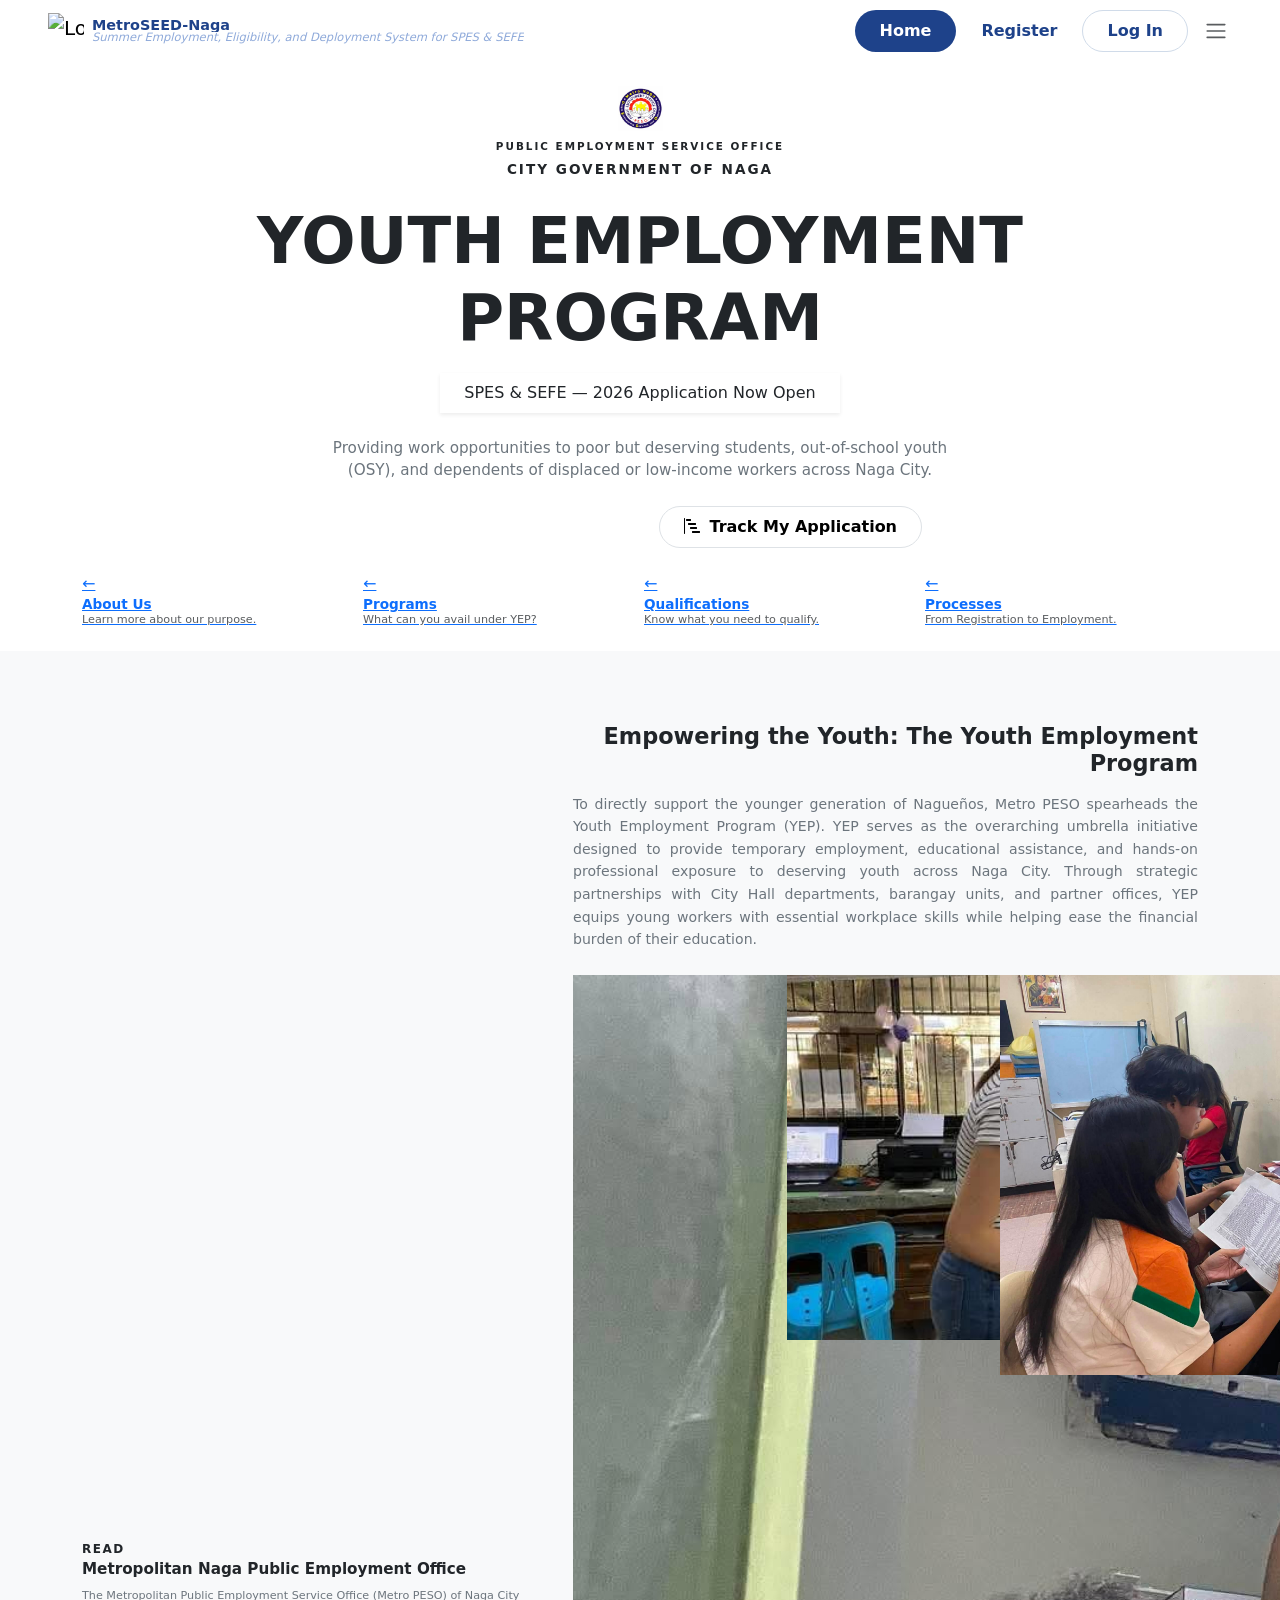
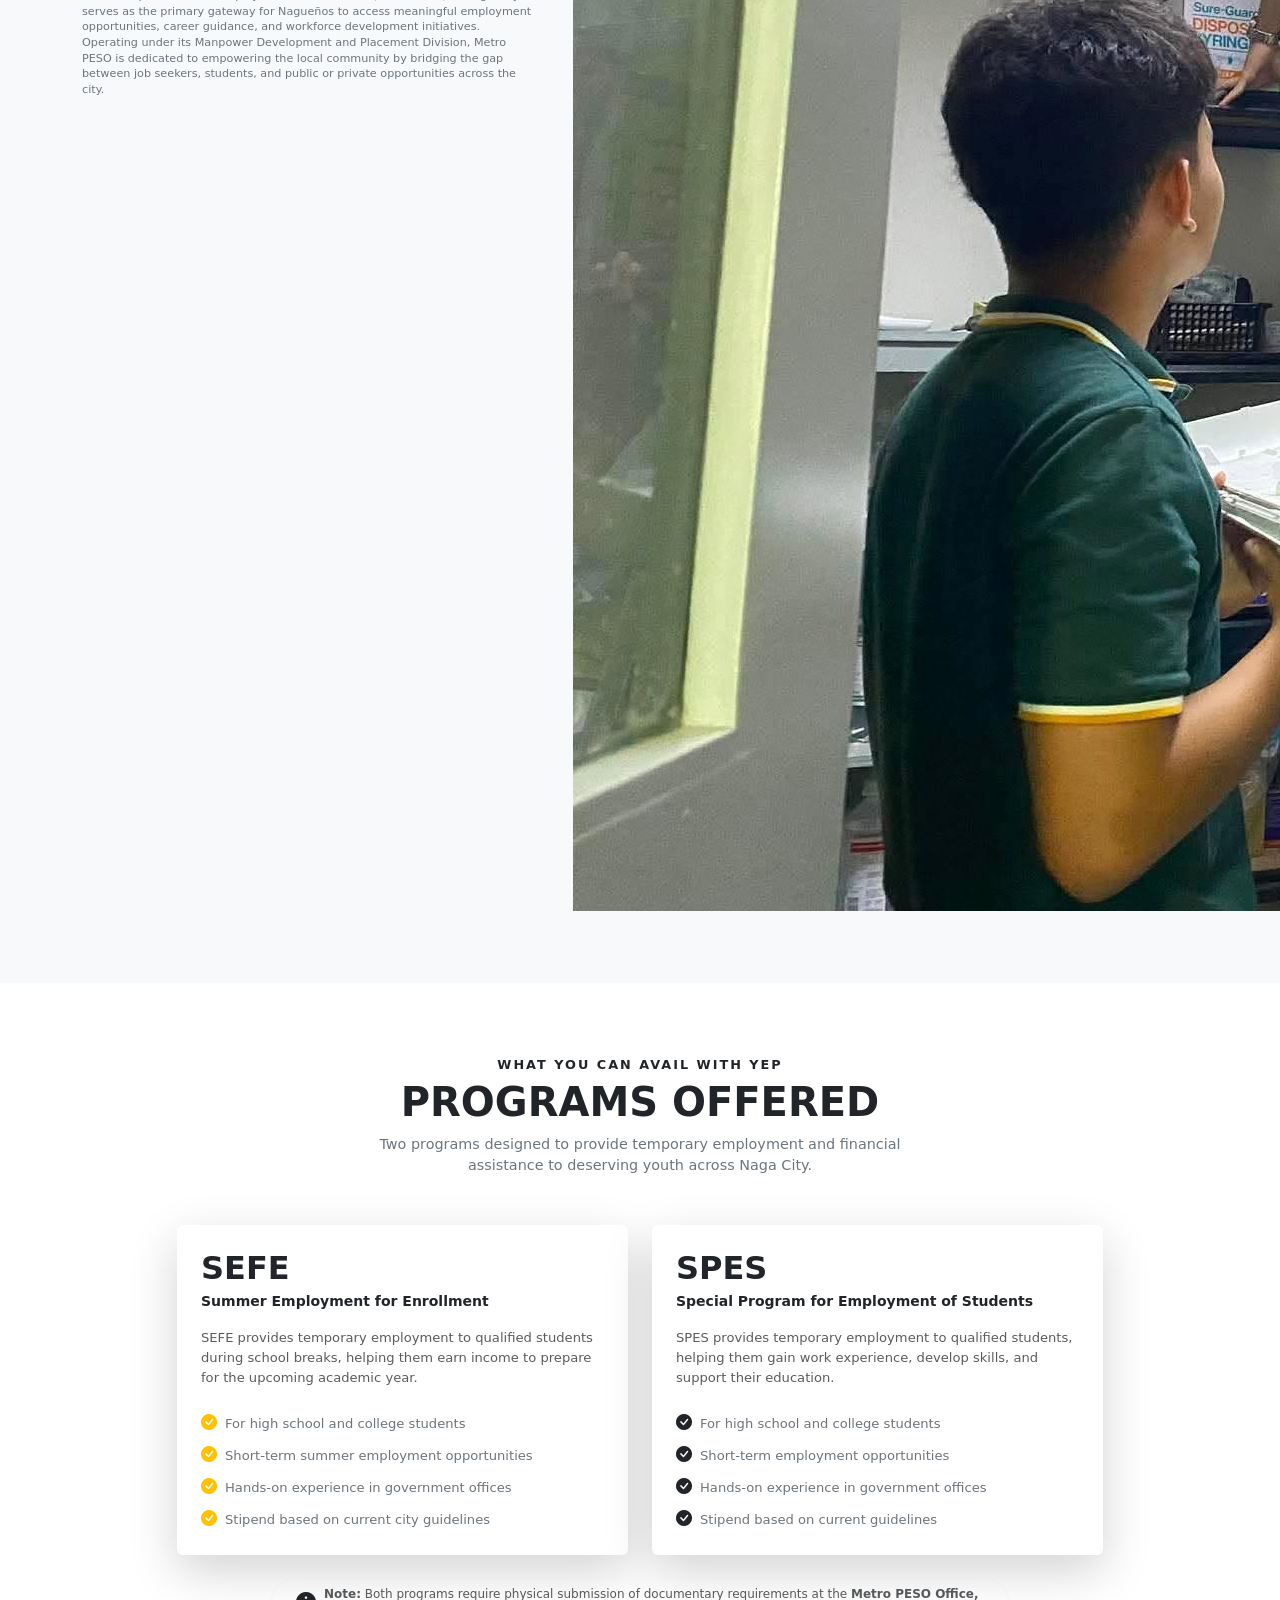
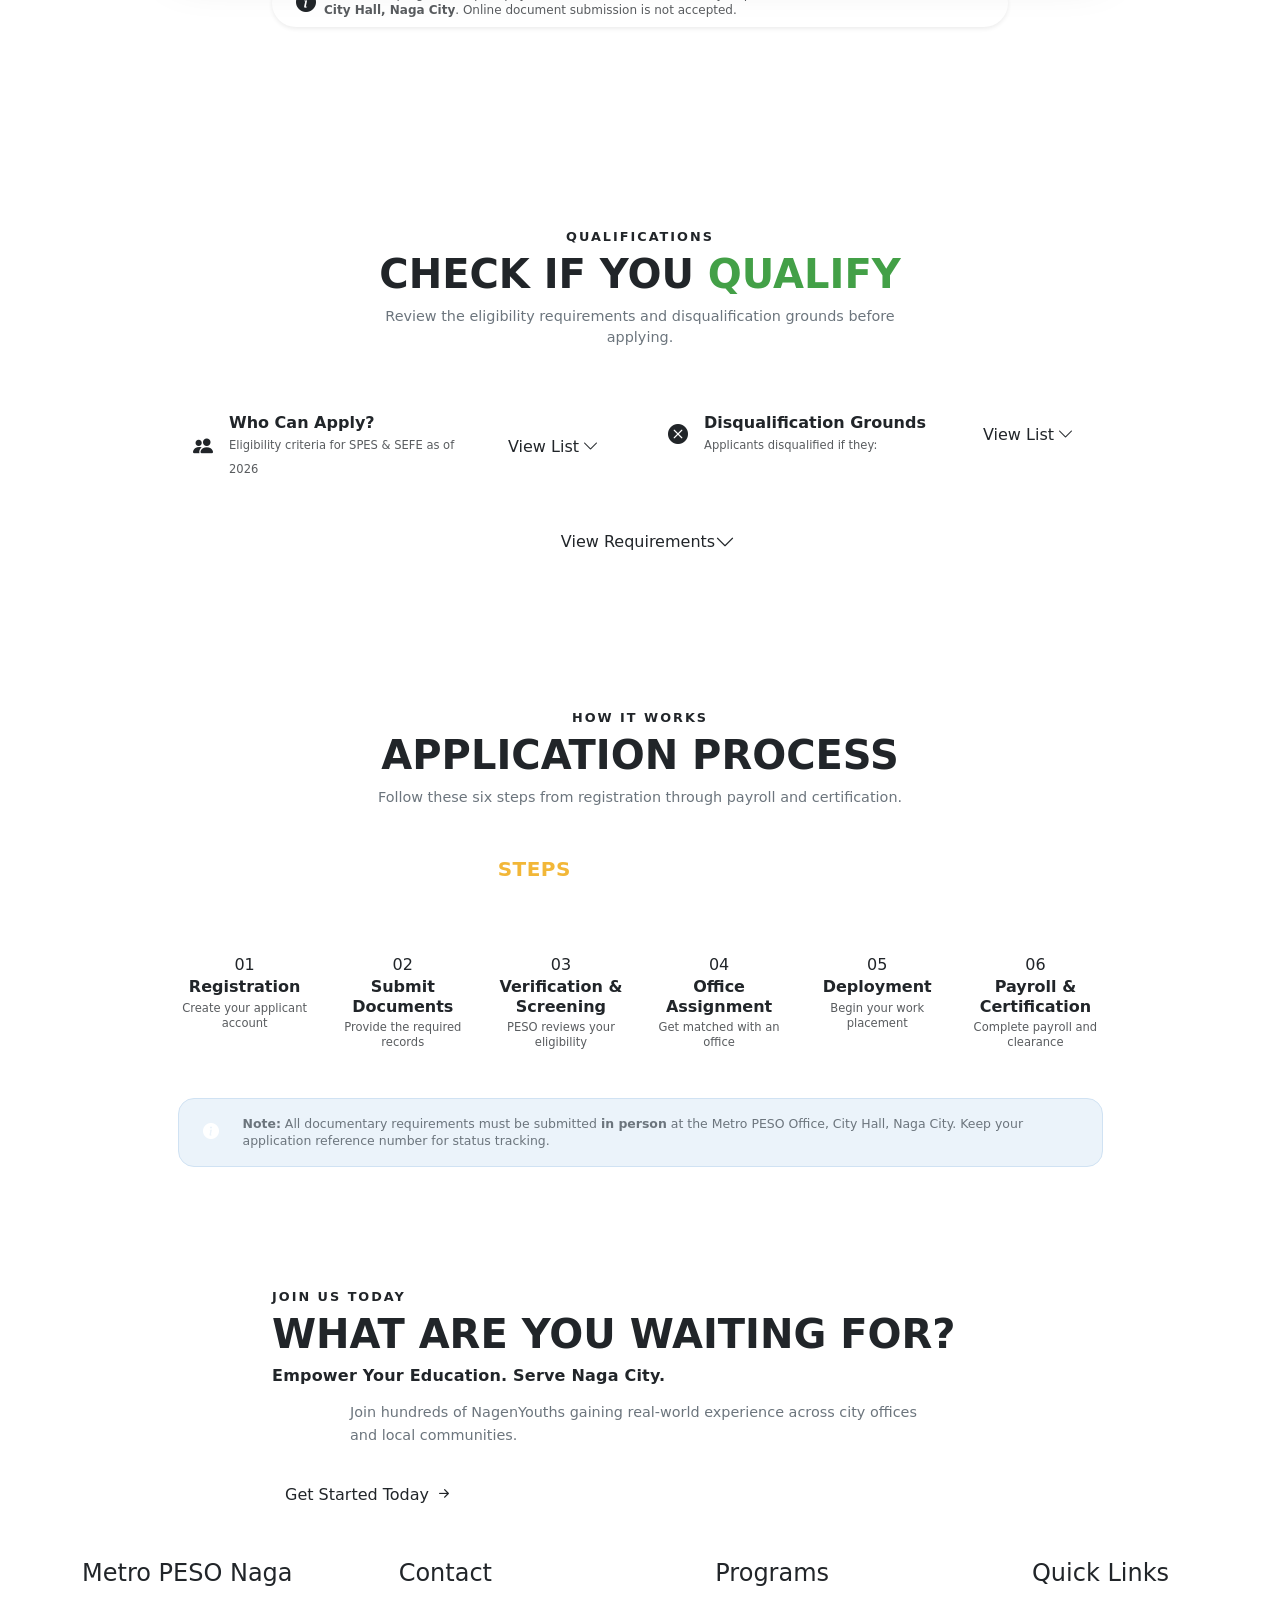
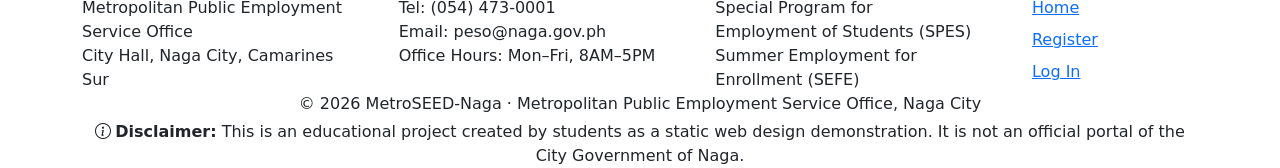
==== index.html @ 4cf37904 "Initial commit" ====
<!DOCTYPE html>
<html lang="en">
<head>
  <meta charset="UTF-8">
  <meta name="viewport" content="width=device-width, initial-scale=1.0"/>
  <title>Youth Employment Program - Naga City</title>


  <!-- Bootstrap 5 CSS -->
  <link href="https://cdn.jsdelivr.net/npm/bootstrap@5.3.2/dist/css/bootstrap.min.css" rel="stylesheet" />
  <!-- Bootstrap Icons -->
  <link rel="stylesheet" href="https://cdn.jsdelivr.net/npm/bootstrap-icons@1.11.1/font/bootstrap-icons.css" />

  <link rel="stylesheet" href="stylesheet.css" />  
  
</head>


<body>

  <!-- HERO SECTION WITH CROPPED BACKGROUND -->
  <section class="hero-section d-flex flex-column justify-content-between pb-4">
    
    <!-- FIXED SEMI-TRANSPARENT NAVBAR -->
    <nav class="navbar fixed-navbar">
      <div class="container-fluid px-3 px-lg-5 d-flex align-items-center justify-content-between">
        
        <!-- BRAND / LOGO -->
        <a class="navbar-brand d-flex align-items-center gap-2 me-auto overflow-hidden" href="#" style="max-width: calc(100% - 60px);">
          <img src="photos/metro-peso-logo.png" alt="Logo" width="36" height="36" class="d-inline-block flex-shrink-0" />
          <div class="d-flex flex-column lh-1 overflow-hidden">
            <span class="fw-bold text-navy text-truncate" style="font-size: clamp(0.75rem, 2.5vw, 0.9rem); color: #1e428a;">
              MetroSEED-Naga
            </span>
            <span class="text-muted fst-italic text-truncate" style="font-size: clamp(0.65rem, 2vw, 0.72rem); color: #8faada !important;">
              Summer Employment, Eligibility, and Deployment System for SPES & SEFE
            </span>
          </div>
        </a>

        <!-- INLINE NAV ITEMS (VISIBLE ON LARGE SCREENS ONLY) -->
        <!-- RIGHT SIDE CONTAINER (INLINE BUTTONS + HAMBURGER DROPDOWN) -->
        <div class="d-flex align-items-center gap-2 ms-auto flex-shrink-0">
          
          <!-- INLINE NAV ITEMS (VISIBLE ON LARGE SCREENS ONLY) -->
          <div class="d-none d-lg-flex align-items-center gap-2">
            <a class="btn text-white px-4 py-2 rounded-pill fw-semibold bg-navy text-nowrap" href="#" style="background-color: #1e428a;">
              Home
            </a>
            <a class="btn fw-semibold px-3 py-2 text-navy text-nowrap" href="registration.html" style="color: #1e428a !important;">
              Register
            </a>
            <a class="btn border px-4 py-2 rounded-pill fw-semibold text-navy bg-white text-nowrap me-1" href="login.html" style="color: #1e428a !important; border-color: #d0dbe9 !important;">
              Log In
            </a>
          </div>

          <!-- HAMBURGER DROPDOWN MENU -->
          <div class="dropdown">
            <button class="btn border-0 shadow-none p-1" type="button" id="mainMenuDropdown" data-bs-toggle="dropdown" aria-expanded="false">
              <span class="navbar-toggler-icon"></span>
            </button>

            <!-- DROPDOWN BOX CONTENT -->
            <ul class="dropdown-menu dropdown-menu-end custom-dropdown-menu p-2 mt-2" aria-labelledby="mainMenuDropdown">
              <!-- MOBILE-ONLY ITEMS (Home, Register, Log In) -->
              <li class="d-lg-none">
                <a class="dropdown-item btn text-white rounded-pill fw-semibold text-center mb-1 bg-navy" href="#" style="background-color: #1e428a; color: #ffffff !important;">
                  Home
                </a>
              </li>
              <li class="d-lg-none">
                <a class="dropdown-item fw-semibold text-center py-2 text-navy" href="registration.html" style="color: #1e428a !important;">
                  Register
                </a>
              </li>
              <li class="d-lg-none">
                <a class="dropdown-item btn border rounded-pill fw-semibold text-center text-navy mb-2" href="login.html" style="color: #1e428a !important; border-color: #d0dbe9 !important;">
                  Log In
                </a>
              </li>
              <li class="d-lg-none"><hr class="dropdown-divider my-1"></li>

              <!-- COMMON DROPDOWN ITEMS -->
              <li>
                <a class="dropdown-item fw-semibold py-2 text-navy d-flex align-items-center gap-2" href="#more-info" style="color: #1e428a;">
                  <i class="bi bi-info-circle text-red"></i> About Us
                </a>
              </li>
              <li>
                <a class="dropdown-item fw-semibold py-2 text-navy d-flex align-items-center gap-2" href="#programs" style="color: #1e428a;">
                  <i class="bi bi-grid text-red"></i> Programs
                </a>
              </li>
              <li>
                <!-- LINK TO QUALIFICATIONS SECTION -->
                <a class="dropdown-item fw-semibold py-2 text-navy d-flex align-items-center gap-2" href="#qualifications" style="color: #1e428a;">
                  <i class="bi bi-check-circle text-red"></i> Qualifications
                </a>
              </li>
              <li>
                <!-- LINK TO PROCESSES SECTION -->
                <a class="dropdown-item fw-semibold py-2 text-navy d-flex align-items-center gap-2" href="#processes" style="color: #1e428a;">
                  <i class="bi bi-diagram-3 text-red"></i> Processes
                </a>
              </li>
            </ul>
          </div>

        </div>
    </nav>

    <!-- HERO MAIN CONTENT -->
    <div class="container text-center py-4 my-auto">
      <!-- City Seal / Emblem -->
      <div class="mb-2">
        <img src="photos/metro-peso-seal.png" alt="Metro Peso Seal" width="45" height="45" />
      </div>

      <p class="text-uppercase text-navy fw-bold tracking-wide mb-1" style="font-size: 0.65rem; letter-spacing: 2px;">
        PUBLIC EMPLOYMENT SERVICE OFFICE
      </p>

      <!-- Sub-heading -->
      <p class="text-uppercase text-navy fw-bold tracking-wide mb-4" style="font-size: 0.85rem; letter-spacing: 2px;">
        CITY GOVERNMENT OF NAGA
      </p>

      <!-- Main Titles -->
      <h1 class="display-3 fw-black text-navy fw-extrabold text-uppercase mb-0" style="font-weight: 900;">
        YOUTH EMPLOYMENT
      </h1>
      <h1 class="display-3 fw-black text-red fw-extrabold text-uppercase mb-3" style="font-weight: 900;">
        PROGRAM
      </h1>

      <!-- Open Status Badge -->
      <div class="d-inline-block btn-badge px-4 py-2 mb-4 shadow-sm">
        SPES & SEFE — 2026 Application Now Open
      </div>

      <!-- Description Paragraph -->
      <p class="text-secondary mx-auto mb-4" style="max-width: 650px; font-size: 0.95rem;">
        Providing work opportunities to poor but deserving students, out-of-school youth (OSY), 
        and dependents of displaced or low-income workers across Naga City.
      </p>

      <!-- Call To Action Buttons -->
      <div class="d-flex flex-sm-row flex-column justify-content-center align-items-center gap-3">
        <a href="registration.html" class="btn bg-navy text-white rounded-pill px-4 py-2 fw-semibold d-flex align-items-center gap-2">
          <i class="bi bi-file-earmark-text"></i> Apply Now / Register <i class="bi bi-chevron-right small"></i>
        </a>
        <a href="askApplicationCode.html" target="_blank" class="btn btn-light border rounded-pill px-4 py-2 fw-semibold text-navy bg-white">
          <i class="bi bi-bar-chart-steps me-1"></i> Track My Application
        </a>
      </div>
    </div>

    <!-- GRADIENT TRANSITION CONTAINER FOR QUICK LINK CARDS -->
    <div class="hero-transition-gradient">
      <div class="container">
        <div class="row g-2 justify-content-center">
          <div class="col-6 col-md-3">
            <a href="#more-info" class="hero-nav-card">
              <span class="card-icon-arrow">&larr;</span>
              <div class="lh-sm">
                <div class="fw-bold text-navy" style="font-size: 0.85rem;">About Us</div>
                <div class="text-muted" style="font-size: 0.7rem;">Learn more about our purpose.</div>
              </div>
            </a>
          </div>

          <div class="col-6 col-md-3">
            <a href="#programs" class="hero-nav-card">
              <span class="card-icon-arrow">&larr;</span>
              <div class="lh-sm">
                <div class="fw-bold text-navy" style="font-size: 0.85rem;">Programs</div>
                <div class="text-muted" style="font-size: 0.7rem;">What can you avail under YEP?</div>
              </div>
            </a>
          </div>

          <!-- QUALIFICATIONS PILL -->
          <div class="col-6 col-md-3">
            <a href="#qualifications" class="hero-nav-card">
              <span class="card-icon-arrow">&larr;</span>
              <div class="lh-sm">
                <div class="fw-bold text-navy" style="font-size: 0.85rem;">Qualifications</div>
                <div class="text-muted" style="font-size: 0.7rem;">Know what you need to qualify.</div>
              </div>
            </a>
          </div>

          <!-- PROCESSES PILL -->
          <div class="col-6 col-md-3">
            <a href="#processes" class="hero-nav-card">
              <span class="card-icon-arrow">&larr;</span>
              <div class="lh-sm">
                <div class="fw-bold text-navy" style="font-size: 0.85rem;">Processes</div>
                <div class="text-muted" style="font-size: 0.7rem;">From Registration to Employment.</div>
              </div>
            </a>
        </div>
        </div>
      </div>
    </div>

  </section>

  <!-- ABOUT US / METRO PESO & YEP SECTION (THREE CIRCLE BADGE) -->
<section id="more-info" class="bg-light py-5">
  <div class="container py-4">
    <div class="row align-items-center gy-5">
      
      <!-- LEFT COLUMN: OVERLAPPING CIRCLE GRAPHIC -->
      <div class="col-lg-5 col-md-10 mx-auto">
        <div class="circle-badge-container">
          <!-- Background Layer Circles -->
          <div class="circle-red"></div>
          <div class="circle-yellow"></div>
          <div class="circle-blue"></div>

          <!-- Foreground White Content Circle -->
          <div class="circle-white-content">
            <span class="text-red text-uppercase fw-semibold mb-1" style="letter-spacing: 1.5px; font-size: 0.75rem;">
              READ
            </span>
            <!-- REVISED: Increased font-weight for Metropolitan Naga title -->
            <h2 class="fw-black text-navy h5 mb-2" style="font-size: 0.95rem; line-height: 1.3; font-weight: 800;">
              Metropolitan Naga Public Employment Office
            </h2>
            <p class="text-secondary small mb-0" style="font-size: 0.7rem; line-height: 1.4;">
              The Metropolitan Public Employment Service Office (Metro PESO) of Naga City serves as the primary gateway for Nagueños to access meaningful employment opportunities, career guidance, and workforce development initiatives. Operating under its Manpower Development and Placement Division, Metro PESO is dedicated to empowering the local community by bridging the gap between job seekers, students, and public or private opportunities across the city.
            </p>
            <div class="blue-divider"></div>
          </div>
        </div>
      </div>

      <!-- RIGHT COLUMN: YEP SECTION CONTENT & IMAGES -->
      <div class="col-lg-7">
        <div class="ps-lg-3">
          
          <!-- REVISED: Added w-100 and justify-content-between to push the red block to the far right edge -->
          <!-- HTML (homepage.md) -->
          <!-- HTML (homepage.md) -->
<!-- REVISED: text-end right-aligns the heading and moves it away from the left circle graphic -->
          <h2 class="fw-bold text-navy mb-3 text-end" style="font-size: 1.4rem;">
            <span>Empowering the Youth: The Youth Employment Program</span>
            <span class="accent-block-red"></span>
          </h2>

          <!-- Paragraph Text -->
          <p class="text-secondary mb-4" style="font-size: 0.88rem; line-height: 1.6; text-align: justify;">
            To directly support the younger generation of Nagueños, Metro PESO spearheads the Youth Employment Program (YEP). YEP serves as the overarching umbrella initiative designed to provide temporary employment, educational assistance, and hands-on professional exposure to deserving youth across Naga City. Through strategic partnerships with City Hall departments, barangay units, and partner offices, YEP equips young workers with essential workplace skills while helping ease the financial burden of their education.
          </p>

          <!-- 3-Image Gallery Row -->
          <div class="row g-3">
            <div class="col-4">
              <img src="photos/ACTIVITIES/ACT1.jpg" alt="YEP Activity 1" class="yep-img-card">
            </div>
            <div class="col-4">
              <img src="photos/ACTIVITIES/ACT2.png" alt="YEP Activity 2" class="yep-img-card">
            </div>
            <div class="col-4">
              <img src="photos/ACTIVITIES/ACT3.png" alt="YEP Activity 3" class="yep-img-card">
            </div>
          </div>

        </div>
      </div>

    </div>
  </div>
</section>

 <!-- ==========================================
       3. PROGRAMS OFFERED SECTION
       ========================================== -->
  <section id="programs" class="programs-section py-5">
    <div class="container py-4">
      
      <!-- SECTION HEADER -->
      <div class="text-center mb-5">
        <p class="text-uppercase text-red fw-bold mb-1" style="font-size: 0.8rem; letter-spacing: 2px;">
          WHAT YOU CAN AVAIL WITH YEP
        </p>
        <h2 class="display-6 fw-black text-navy fw-extrabold text-uppercase mb-2" style="font-weight: 900;">
          PROGRAMS <span class="text-red">OFFERED</span>
        </h2>
        <p class="text-secondary small mx-auto" style="max-width: 550px; font-size: 0.9rem;">
          Two programs designed to provide temporary employment and financial assistance to deserving youth across Naga City.
        </p>
      </div>

      <!-- PROGRAM CARDS (STAGGERED ON LARGE, EQUAL ON MEDIUM) -->
      <div class="row g-4 justify-content-center align-items-stretch mb-4">
        
        <!-- SEFE CARD -->
        <div class="col-lg-5 col-md-6 d-flex">
          <div class="card program-card sefe-card h-100 shadow-lg border-0 p-4">
            <h3 class="fw-bold text-navy h2 mb-1" style="font-weight: 800;">SEFE</h3>
            <p class="fw-semibold text-navy small mb-3">Summer Employment for Enrollment</p>
            
            <p class="text-muted small mb-4" style="font-size: 0.82rem; line-height: 1.5;">
              SEFE provides temporary employment to qualified students during school breaks, helping them earn income to prepare for the upcoming academic year.
            </p>

            <ul class="list-unstyled d-flex flex-column gap-2 mb-0 mt-auto" style="font-size: 0.82rem;">
              <li class="d-flex align-items-center gap-2">
                <i class="bi bi-check-circle-fill text-warning fs-6"></i>
                <span class="text-secondary fw-medium">For high school and college students</span>
              </li>
              <li class="d-flex align-items-center gap-2">
                <i class="bi bi-check-circle-fill text-warning fs-6"></i>
                <span class="text-secondary fw-medium">Short-term summer employment opportunities</span>
              </li>
              <li class="d-flex align-items-center gap-2">
                <i class="bi bi-check-circle-fill text-warning fs-6"></i>
                <span class="text-secondary fw-medium">Hands-on experience in government offices</span>
              </li>
              <li class="d-flex align-items-center gap-2">
                <i class="bi bi-check-circle-fill text-warning fs-6"></i>
                <span class="text-secondary fw-medium">Stipend based on current city guidelines</span>
              </li>
            </ul>
          </div>
        </div>

        <!-- SPES CARD -->
        <div class="col-lg-5 col-md-6 d-flex">
          <div class="card program-card spes-card h-100 shadow-lg border-0 p-4">
            <h3 class="fw-bold text-navy h2 mb-1" style="font-weight: 800;">SPES</h3>
            <p class="fw-semibold text-navy small mb-3">Special Program for Employment of Students</p>
            
            <p class="text-muted small mb-4" style="font-size: 0.82rem; line-height: 1.5;">
              SPES provides temporary employment to qualified students, helping them gain work experience, develop skills, and support their education.
            </p>

            <ul class="list-unstyled d-flex flex-column gap-2 mb-0 mt-auto" style="font-size: 0.82rem;">
              <li class="d-flex align-items-center gap-2">
                <i class="bi bi-check-circle-fill text-red fs-6"></i>
                <span class="text-secondary fw-medium">For high school and college students</span>
              </li>
              <li class="d-flex align-items-center gap-2">
                <i class="bi bi-check-circle-fill text-red fs-6"></i>
                <span class="text-secondary fw-medium">Short-term employment opportunities</span>
              </li>
              <li class="d-flex align-items-center gap-2">
                <i class="bi bi-check-circle-fill text-red fs-6"></i>
                <span class="text-secondary fw-medium">Hands-on experience in government offices</span>
              </li>
              <li class="d-flex align-items-center gap-2">
                <i class="bi bi-check-circle-fill text-red fs-6"></i>
                <span class="text-secondary fw-medium">Stipend based on current guidelines</span>
              </li>
            </ul>
          </div>
        </div>

      </div>

      <!-- NOTE PILL BANNER -->
      <div class="row justify-content-center mt-4">
        <div class="col-lg-8">
          <div class="bg-white rounded-pill px-4 py-2 shadow-sm d-flex align-items-center gap-2 text-start">
            <i class="bi bi-info-circle-fill text-navy fs-5 flex-shrink-0"></i>
            <span class="text-muted" style="font-size: 0.75rem; line-height: 1.3;">
              <strong class="text-navy">Note:</strong> Both programs require physical submission of documentary requirements at the <strong>Metro PESO Office, City Hall, Naga City</strong>. Online document submission is not accepted.
            </span>
          </div>
        </div>
      </div>

    </div>
  </section>

  <!-- BLUE FOOTER BANNER (RESPONSIVE & MOBILE-FRIENDLY) -->
<div class="bg-navy py-3 px-3 text-center text-white w-100 position-relative" style="z-index: 10;">
  <span class="fw-light d-inline-block" style="font-size: clamp(0.8rem, 2.5vw, 0.9rem); line-height: 1.4;">
    Interested? Click here to <a href="#" class="text-white fw-bold text-decoration-underline ms-1">Register</a>.
  </span>
</div>

 <!-- QUALIFICATIONS SECTION WITH COLLAPSIBLE BULLET LISTS -->
<section id="qualifications" class="qualifications-section py-5">
  <div class="container py-4 position-relative" style="z-index: 2;">
    
    <!-- SECTION HEADER -->
    <div class="text-center mb-5">
      <p class="text-uppercase text-red fw-bold mb-1" style="font-size: 0.8rem; letter-spacing: 2px;">
        QUALIFICATIONS
      </p>
      <h2 class="display-6 fw-black text-navy fw-extrabold text-uppercase mb-2" style="font-weight: 900;">
        CHECK IF YOU <span style="color: #43a047;">QUALIFY</span>
      </h2>
      <p class="text-secondary small mx-auto" style="max-width: 550px; font-size: 0.9rem;">
        Review the eligibility requirements and disqualification grounds before applying.
      </p>
    </div>

    <!-- ELIGIBILITY & DISQUALIFICATION CARDS GRID -->
    <div class="row g-4 justify-content-center align-items-start mb-4">
      
      <!-- LEFT CARD: WHO CAN APPLY? -->
      <div class="col-lg-5 col-md-6">
        <div class="qual-card qual-card-blue w-100">
          
          <!-- Card Header & Toggle Row -->
          <div class="qual-header-blue p-3 d-flex align-items-center justify-content-between">
            <div class="d-flex align-items-center gap-3">
              <div class="icon-badge-blue d-flex align-items-center justify-content-center flex-shrink-0">
                <i class="bi bi-people-fill fs-5"></i>
              </div>
              <div>
                <h3 class="fw-bold text-navy h6 mb-0">Who Can Apply?</h3>
                <span class="text-muted" style="font-size: 0.72rem;">Eligibility criteria for SPES & SEFE as of 2026</span>
              </div>
            </div>

            <!-- Dropdown Toggle Button -->
            <button class="btn qual-toggle-btn qual-toggle-btn-blue collapsed d-flex align-items-center gap-1 flex-shrink-0 ms-2" type="button" data-bs-toggle="collapse" data-bs-target="#whoCanApplyList" aria-expanded="false" aria-controls="whoCanApplyList">
              <span>View List</span>
              <i class="bi bi-chevron-down"></i>
            </button>
          </div>

          <!-- Collapsible Criteria List -->
          <div class="collapse" id="whoCanApplyList">
            <div class="p-3 bg-white">
              <ul class="list-unstyled mb-0" style="font-size: 0.83rem;">
                <li class="qual-list-item d-flex align-items-start gap-2">
                  <span class="qual-check-icon d-flex align-items-center justify-content-center flex-shrink-0 mt-1"><i class="bi bi-check-lg"></i></span>
                  <span class="text-secondary">Enrolled or incoming Grade 12, 1st-year college, or higher college students</span>
                </li>
                <li class="qual-list-item d-flex align-items-start gap-2">
                  <span class="qual-check-icon d-flex align-items-center justify-content-center flex-shrink-0 mt-1"><i class="bi bi-check-lg"></i></span>
                  <span class="text-secondary">Out-of-School Youth (OSY)</span>
                </li>
                <li class="qual-list-item d-flex align-items-start gap-2">
                  <span class="qual-check-icon d-flex align-items-center justify-content-center flex-shrink-0 mt-1"><i class="bi bi-check-lg"></i></span>
                  <span class="text-secondary">Dependents of low-income or displaced workers</span>
                </li>
                <li class="qual-list-item d-flex align-items-start gap-2">
                  <span class="qual-check-icon d-flex align-items-center justify-content-center flex-shrink-0 mt-1"><i class="bi bi-check-lg"></i></span>
                  <span class="text-secondary">Family income does not exceed ₱146,766 per year</span>
                </li>
                <li class="qual-list-item d-flex align-items-start gap-2">
                  <span class="qual-check-icon d-flex align-items-center justify-content-center flex-shrink-0 mt-1"><i class="bi bi-check-lg"></i></span>
                  <span class="text-secondary">GWA of 85% or higher with no failing grades</span>
                </li>
                <li class="qual-list-item d-flex align-items-start gap-2">
                  <span class="qual-check-icon d-flex align-items-center justify-content-center flex-shrink-0 mt-1"><i class="bi bi-check-lg"></i></span>
                  <span class="text-secondary">Financial aid does not exceed ₱5,000 per semester</span>
                </li>
                <li class="qual-list-item d-flex align-items-start gap-2">
                  <span class="qual-check-icon d-flex align-items-center justify-content-center flex-shrink-0 mt-1"><i class="bi bi-check-lg"></i></span>
                  <span class="text-secondary">Aged 18–30 (priority, especially solo parent or PWD dependents)</span>
                </li>
              </ul>
            </div>
          </div>

        </div>
      </div>

      <!-- RIGHT CARD: DISQUALIFICATION GROUNDS -->
      <div class="col-lg-5 col-md-6">
        <div class="qual-card qual-card-red w-100">
          
          <!-- Card Header & Toggle Row -->
          <div class="qual-header-red p-3 d-flex align-items-center justify-content-between">
            <div class="d-flex align-items-center gap-3">
              <div class="icon-badge-red d-flex align-items-center justify-content-center flex-shrink-0">
                <i class="bi bi-x-circle-fill fs-5"></i>
              </div>
              <div>
                <h3 class="fw-bold text-red h6 mb-0">Disqualification Grounds</h3>
                <span class="text-muted" style="font-size: 0.72rem;">Applicants disqualified if they:</span>
              </div>
            </div>

            <!-- Dropdown Toggle Button -->
            <button class="btn qual-toggle-btn qual-toggle-btn-red collapsed d-flex align-items-center gap-1 flex-shrink-0 ms-2" type="button" data-bs-toggle="collapse" data-bs-target="#disqualificationList" aria-expanded="false" aria-controls="disqualificationList">
              <span>View List</span>
              <i class="bi bi-chevron-down"></i>
            </button>
          </div>

          <!-- Collapsible Disqualification List -->
          <div class="collapse" id="disqualificationList">
            <div class="p-3 bg-white">
              <ul class="list-unstyled mb-0" style="font-size: 0.83rem;">
                <li class="qual-list-item d-flex align-items-start gap-2">
                  <span class="qual-cross-icon d-flex align-items-center justify-content-center flex-shrink-0 mt-1"><i class="bi bi-x-lg"></i></span>
                  <span class="text-secondary">Drop any subject during the program period</span>
                </li>
                <li class="qual-list-item d-flex align-items-start gap-2">
                  <span class="qual-cross-icon d-flex align-items-center justify-content-center flex-shrink-0 mt-1"><i class="bi bi-x-lg"></i></span>
                  <span class="text-secondary">Receive non-RA 10931 financial aid exceeding ₱5,000/semester</span>
                </li>
                <li class="qual-list-item d-flex align-items-start gap-2">
                  <span class="qual-cross-icon d-flex align-items-center justify-content-center flex-shrink-0 mt-1"><i class="bi bi-x-lg"></i></span>
                  <span class="text-secondary">Are graduating college students </span>
                </li>
                <li class="qual-list-item d-flex align-items-start gap-2">
                  <span class="qual-cross-icon d-flex align-items-center justify-content-center flex-shrink-0 mt-1"><i class="bi bi-x-lg"></i></span>
                  <span class="text-secondary">Are enrolled in summer classes or OJT</span>
                </li>
                <li class="qual-list-item d-flex align-items-start gap-2">
                  <span class="qual-cross-icon d-flex align-items-center justify-content-center flex-shrink-0 mt-1"><i class="bi bi-x-lg"></i></span>
                  <span class="text-secondary">Fail to submit complete requirements before the deadline</span>
                </li>
                <li class="qual-list-item d-flex align-items-start gap-2">
                  <span class="qual-cross-icon d-flex align-items-center justify-content-center flex-shrink-0 mt-1"><i class="bi bi-x-lg"></i></span>
                  <span class="text-secondary">Have another family member currently enrolled in the program</span>
                </li>
              </ul>
            </div>
          </div>

        </div>
      </div>

    </div>

    <!-- VIEW REQUIREMENTS DROPDOWN TOGGLE BUTTON -->
    <div class="d-flex flex-column align-items-center mt-4">
      <button class="btn requirements-pill-btn collapsed d-flex align-items-center justify-content-between" type="button" data-bs-toggle="collapse" data-bs-target="#requirementsDropdown" aria-expanded="false" aria-controls="requirementsDropdown">
        <span class="mx-auto ps-3">View Requirements</span>
        <i class="bi bi-chevron-down fs-5"></i>
      </button>

      <!-- COLLAPSIBLE REQUIREMENTS CONTENT BOX -->
      <div class="collapse w-100 max-w-lg mt-3" id="requirementsDropdown" style="max-width: 750px;">
        <div class="card card-body border-0 shadow-lg rounded-4 p-4 text-start">
          <h4 class="fw-bold text-navy h6 mb-3 border-bottom pb-2">
            <i class="bi bi-file-earmark-check-fill text-red me-2"></i>Documentary Requirements Checklist
          </h4>
          <div class="row g-3" style="font-size: 0.85rem;">
            <div class="col-md-6">
              <ul class="list-unstyled d-flex flex-column gap-2 mb-0">
                <li class="d-flex align-items-center gap-2">
                  <i class="bi bi-file-earmark-text text-navy"></i>
                  <span>Duly accomplished SPES / SEFE Application Form</span>
                </li>
                <li class="d-flex align-items-center gap-2">
                  <i class="bi bi-file-earmark-text text-navy"></i>
                  <span>PSA Birth Certificate / Local Civil Registry Copy</span>
                </li>
                <li class="d-flex align-items-center gap-2">
                  <i class="bi bi-file-earmark-text text-navy"></i>
                  <span>Form 138 (Report Card) or Official Transcript of Records (GWA of at least 85%)</span>
                </li>
              </ul>
            </div>
            <div class="col-md-6">
              <ul class="list-unstyled d-flex flex-column gap-2 mb-0">
                <li class="d-flex align-items-center gap-2">
                  <i class="bi bi-file-earmark-text text-navy"></i>
                  <span>Barangay Certificate of Indigency</span>
                </li>
                <li class="d-flex align-items-center gap-2">
                  <i class="bi bi-file-earmark-text text-navy"></i>
                  <span>Parents' Income Tax Return (ITR) or Tax Exemption Certificate</span>
                </li>
                <li class="d-flex align-items-center gap-2">
                  <i class="bi bi-file-earmark-text text-navy"></i>
                  <span>Certificate of Non-Receipt of Financial Aid exceeding ₱5,000</span>
                </li>
              </ul>
            </div>
          </div>
        </div>
      </div>

    </div>

  </div>
</section>

<!-- APPLICATION PROCESS SECTION -->
<section id="processes" class="processes-section py-5">
  <div class="container py-4">
    
    <!-- SECTION HEADER -->
    <div class="text-center mb-5">
      <p class="text-uppercase text-red fw-bold mb-1" style="font-size: 0.8rem; letter-spacing: 2px;">
        HOW IT WORKS
      </p>
      <h2 class="display-6 fw-black text-navy fw-extrabold text-uppercase mb-2" style="font-weight: 900;">
        APPLICATION <span class="text-red">PROCESS</span>
      </h2>
      <p class="text-secondary small mx-auto" style="max-width: 550px; font-size: 0.9rem;">
        Follow these six steps from registration through payroll and certification.
      </p>
    </div>

    <!-- MAIN PROCESS CARD CONTAINER -->
    <div class="row justify-content-center">
      <div class="col-lg-11">
        <div class="process-main-card">
          
          <!-- NAVY HEADER BANNER -->
          <div class="process-header-banner text-white">
            <h3 class="fw-bold mb-1 text-uppercase" style="font-size: 1.25rem; letter-spacing: 0.5px;">
              REGISTRATION & DEPLOYMENT <span style="color: #f2b738;">STEPS</span>
            </h3>
            <p class="mb-0 text-white-50 small" style="font-size: 0.85rem;">
              Complete all six stages to be successfully placed in an office assignment.
            </p>
          </div>

          <!-- STEPS TIMELINE BODY -->
          <div class="p-4 p-md-5">
            <div class="timeline-container">
              
              <!-- Connecting Horizontal Line (Desktop) -->
              <div class="timeline-connecting-line d-none d-lg-block"></div>

              <!-- 6 STEPS GRID -->
              <div class="row g-4 text-center justify-content-center">
                
                <!-- STEP 01 -->
                <div class="col-lg-2 col-md-4 col-6 step-node">
                  <div class="step-circle bg-step-blue">01</div>
                  <h4 class="fw-bold text-step-blue h6 mb-1">Registration</h4>
                  <p class="text-muted mb-0" style="font-size: 0.72rem; line-height: 1.3;">
                    Create your applicant account
                  </p>
                </div>

                <!-- STEP 02 -->
                <div class="col-lg-2 col-md-4 col-6 step-node">
                  <div class="step-circle bg-step-blue">02</div>
                  <h4 class="fw-bold text-step-blue h6 mb-1">Submit Documents</h4>
                  <p class="text-muted mb-0" style="font-size: 0.72rem; line-height: 1.3;">
                    Provide the required records
                  </p>
                </div>

                <!-- STEP 03 -->
                <div class="col-lg-2 col-md-4 col-6 step-node">
                  <div class="step-circle bg-step-yellow">03</div>
                  <h4 class="fw-bold text-step-yellow h6 mb-1">Verification & Screening</h4>
                  <p class="text-muted mb-0" style="font-size: 0.72rem; line-height: 1.3;">
                    PESO reviews your eligibility
                  </p>
                </div>

                <!-- STEP 04 -->
                <div class="col-lg-2 col-md-4 col-6 step-node">
                  <div class="step-circle bg-step-yellow">04</div>
                  <h4 class="fw-bold text-step-yellow h6 mb-1">Office Assignment</h4>
                  <p class="text-muted mb-0" style="font-size: 0.72rem; line-height: 1.3;">
                    Get matched with an office
                  </p>
                </div>

                <!-- STEP 05 -->
                <div class="col-lg-2 col-md-4 col-6 step-node">
                  <div class="step-circle bg-step-green">05</div>
                  <h4 class="fw-bold text-step-green h6 mb-1">Deployment</h4>
                  <p class="text-muted mb-0" style="font-size: 0.72rem; line-height: 1.3;">
                    Begin your work placement
                  </p>
                </div>

                <!-- STEP 06 -->
                <div class="col-lg-2 col-md-4 col-6 step-node">
                  <div class="step-circle bg-step-green">06</div>
                  <h4 class="fw-bold text-step-green h6 mb-1">Payroll & Certification</h4>
                  <p class="text-muted mb-0" style="font-size: 0.72rem; line-height: 1.3;">
                    Complete payroll and clearance
                  </p>
                </div>

              </div>
            </div>

            <!-- NOTE BANNER AT BOTTOM OF CARD -->
            <div class="mt-5">
              <div class="rounded-4 p-3 d-flex align-items-center gap-3 text-start" style="background-color: #ebf3fa; border: 1px solid #d0e2f3;">
                <div class="bg-navy text-white rounded-circle d-flex align-items-center justify-content-center flex-shrink-0" style="width: 32px; height: 32px;">
                  <i class="bi bi-info-circle-fill fs-6"></i>
                </div>
                <span class="text-secondary" style="font-size: 0.78rem; line-height: 1.4;">
                  <strong class="text-navy">Note:</strong> All documentary requirements must be submitted <strong>in person</strong> at the Metro PESO Office, City Hall, Naga City. Keep your application reference number for status tracking.
                </span>
              </div>
            </div>

          </div>

        </div>
      </div>
    </div>

  </div>
</section>

    <!-- CALL TO ACTION SECTION WITH HERO BACKGROUND PHOTO -->
    <section class="cta-light-section">
      <div class="container">
        <div class="row justify-content-center">
          <div class="col-lg-8 col-md-10">
            
            <!-- Standardized Section Sub-Tagline -->
            <p class="text-uppercase text-red fw-bold mb-1" style="font-size: 0.8rem; letter-spacing: 2px;">
              JOIN US TODAY
            </p>

            <!-- Standardized Uppercase Heading -->
            <h2 class="display-6 fw-black text-navy fw-extrabold text-uppercase mb-2" style="font-weight: 900;">
              WHAT ARE YOU <span class="text-navy">WAITING FOR?</span>
            </h2>

            <!-- Subheading -->
            <h3 class="fw-bold text-navy h6 mb-3" style="font-weight: 800; letter-spacing: 0.2px;">
              Empower Your Education. Serve Naga City.
            </h3>

            <!-- Description Paragraph -->
            <p class="text-secondary mx-auto mb-4" style="max-width: 580px; font-size: 0.9rem; line-height: 1.6;">
              Join hundreds of NagenYouths gaining real-world experience across city offices and local communities.
            </p>

            <!-- CTA Button -->
            <div class="mb-3">
              <a href="#" class="btn btn-cta-navy">
                <span>Get Started Today</span>
                <i class="bi bi-arrow-right-short fs-5"></i>
              </a>
            </div>

            <!-- Hashtag Badge -->
            <div>
              <span class="badge cta-hashtag-pill rounded-pill px-3 py-2">
                #BastaNagenYouthMatibay
              </span>
            </div>

          </div>
        </div>
      </div>
    </section>

    <!-- FOOTER SECTION -->
<footer class="site-footer">
  <div class="container">
    
    <!-- 4-COLUMN FOOTER NAVIGATION GRID -->
    <div class="row g-4 justify-content-between">
      
      <!-- COLUMN 1: METRO PESO NAGA -->
      <div class="col-lg-3 col-md-6">
        <h4 class="footer-heading">Metro PESO Naga</h4>
        <p class="footer-text mb-0">
          Metropolitan Public Employment Service Office<br>
          City Hall, Naga City, Camarines Sur
        </p>
      </div>

      <!-- COLUMN 2: CONTACT -->
      <div class="col-lg-3 col-md-6">
        <h4 class="footer-heading">Contact</h4>
        <p class="footer-text mb-0">
          Tel: (054) 473-0001<br>
          Email: peso@naga.gov.ph<br>
          Office Hours: Mon–Fri, 8AM–5PM
        </p>
      </div>

      <!-- COLUMN 3: PROGRAMS -->
      <div class="col-lg-3 col-md-6">
        <h4 class="footer-heading">Programs</h4>
        <p class="footer-text mb-0">
          Special Program for Employment of Students (SPES)<br>
          Summer Employment for Enrollment (SEFE)
        </p>
      </div>

      <!-- COLUMN 4: QUICK LINKS -->
      <div class="col-lg-2 col-md-6">
        <h4 class="footer-heading">Quick Links</h4>
        <ul class="list-unstyled footer-links d-flex flex-column gap-2 mb-0">
          <li><a href="#">Home</a></li>
          <li><a href="#">Register</a></li>
          <li><a href="#">Log In</a></li>
        </ul>
      </div>

    </div>

    <!-- HORIZONTAL DIVIDER LINE -->
    <div class="footer-divider"></div>

    <!-- BOTTOM COPYRIGHT & STUDENT DISCLAIMER -->
    <div class="text-center">
      <p class="footer-copyright mb-1">
        © 2026 MetroSEED-Naga · Metropolitan Public Employment Service Office, Naga City
      </p>
      <p class="footer-disclaimer mb-0">
        <i class="bi bi-info-circle me-1"></i><strong>Disclaimer:</strong> This is an educational project created by students as a static web design demonstration. It is not an official portal of the City Government of Naga.
      </p>
    </div>

  </div>
</footer>
   
</body>
</html>
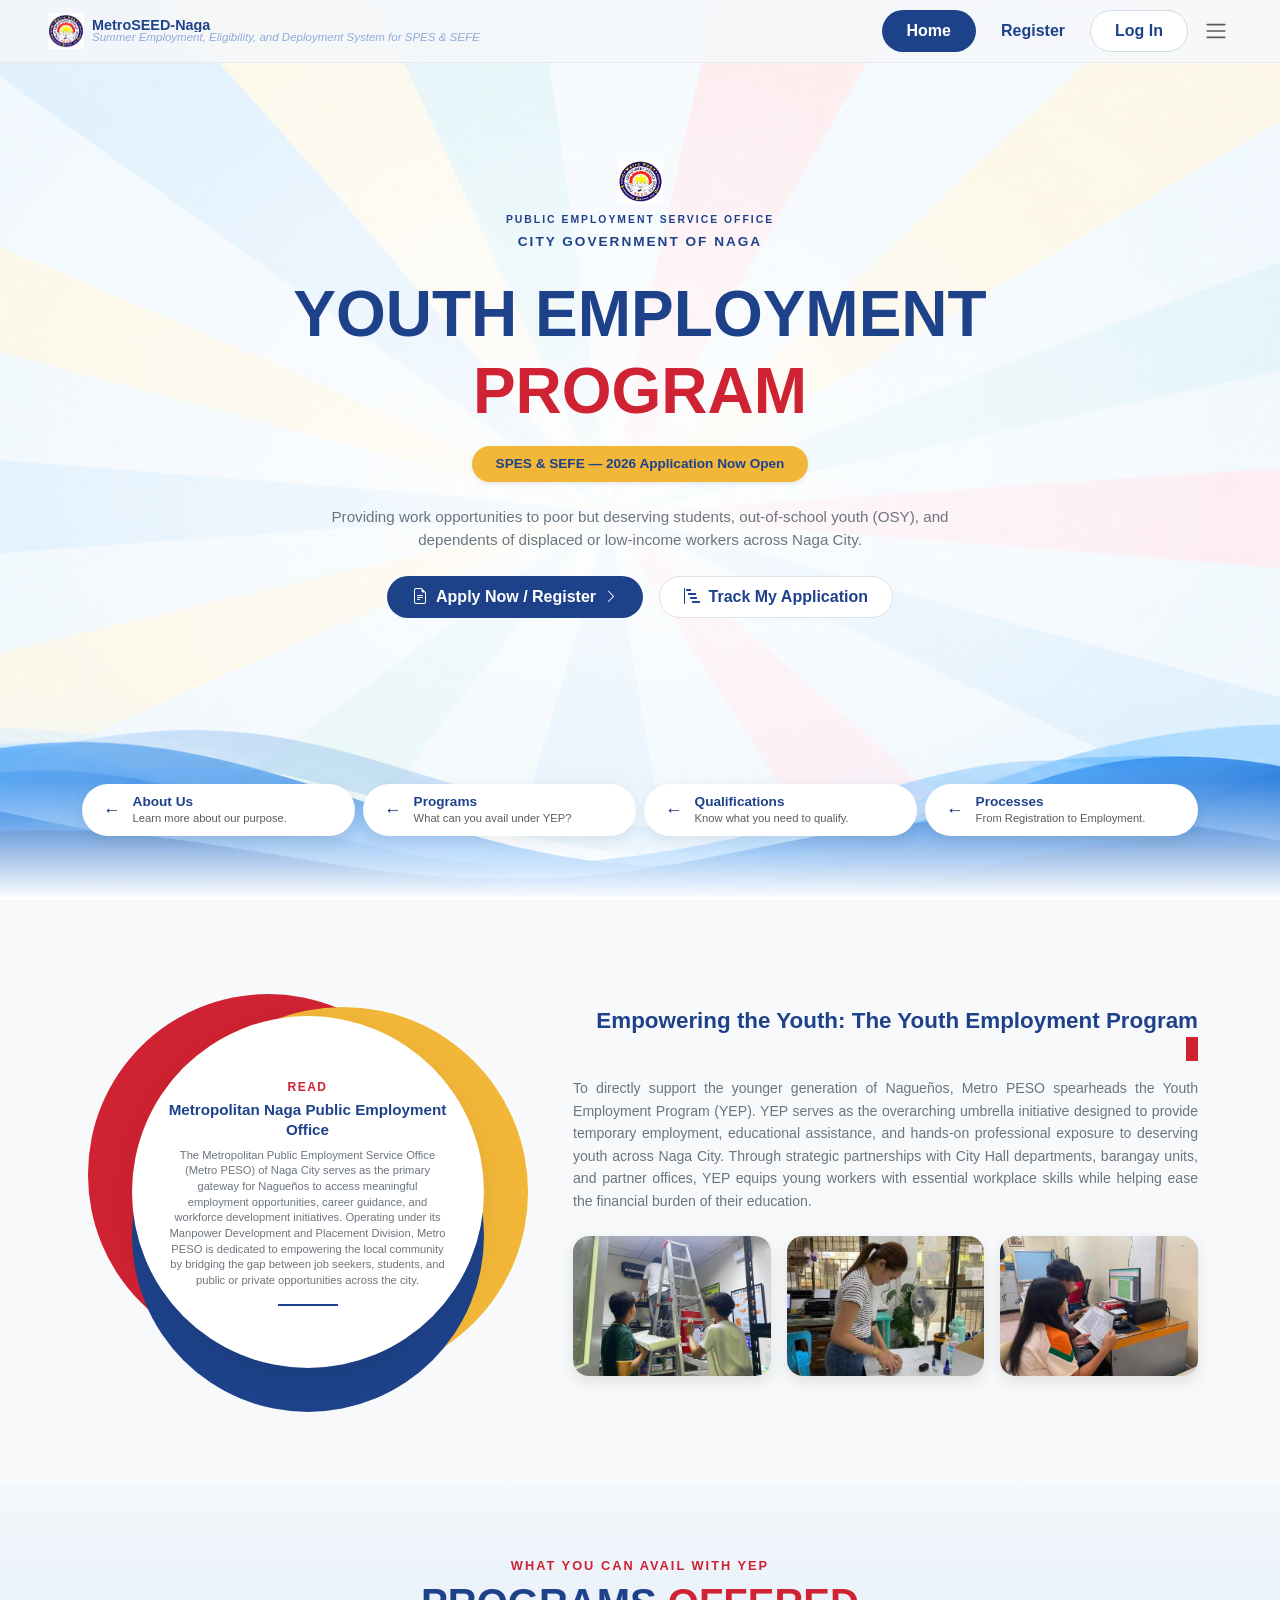
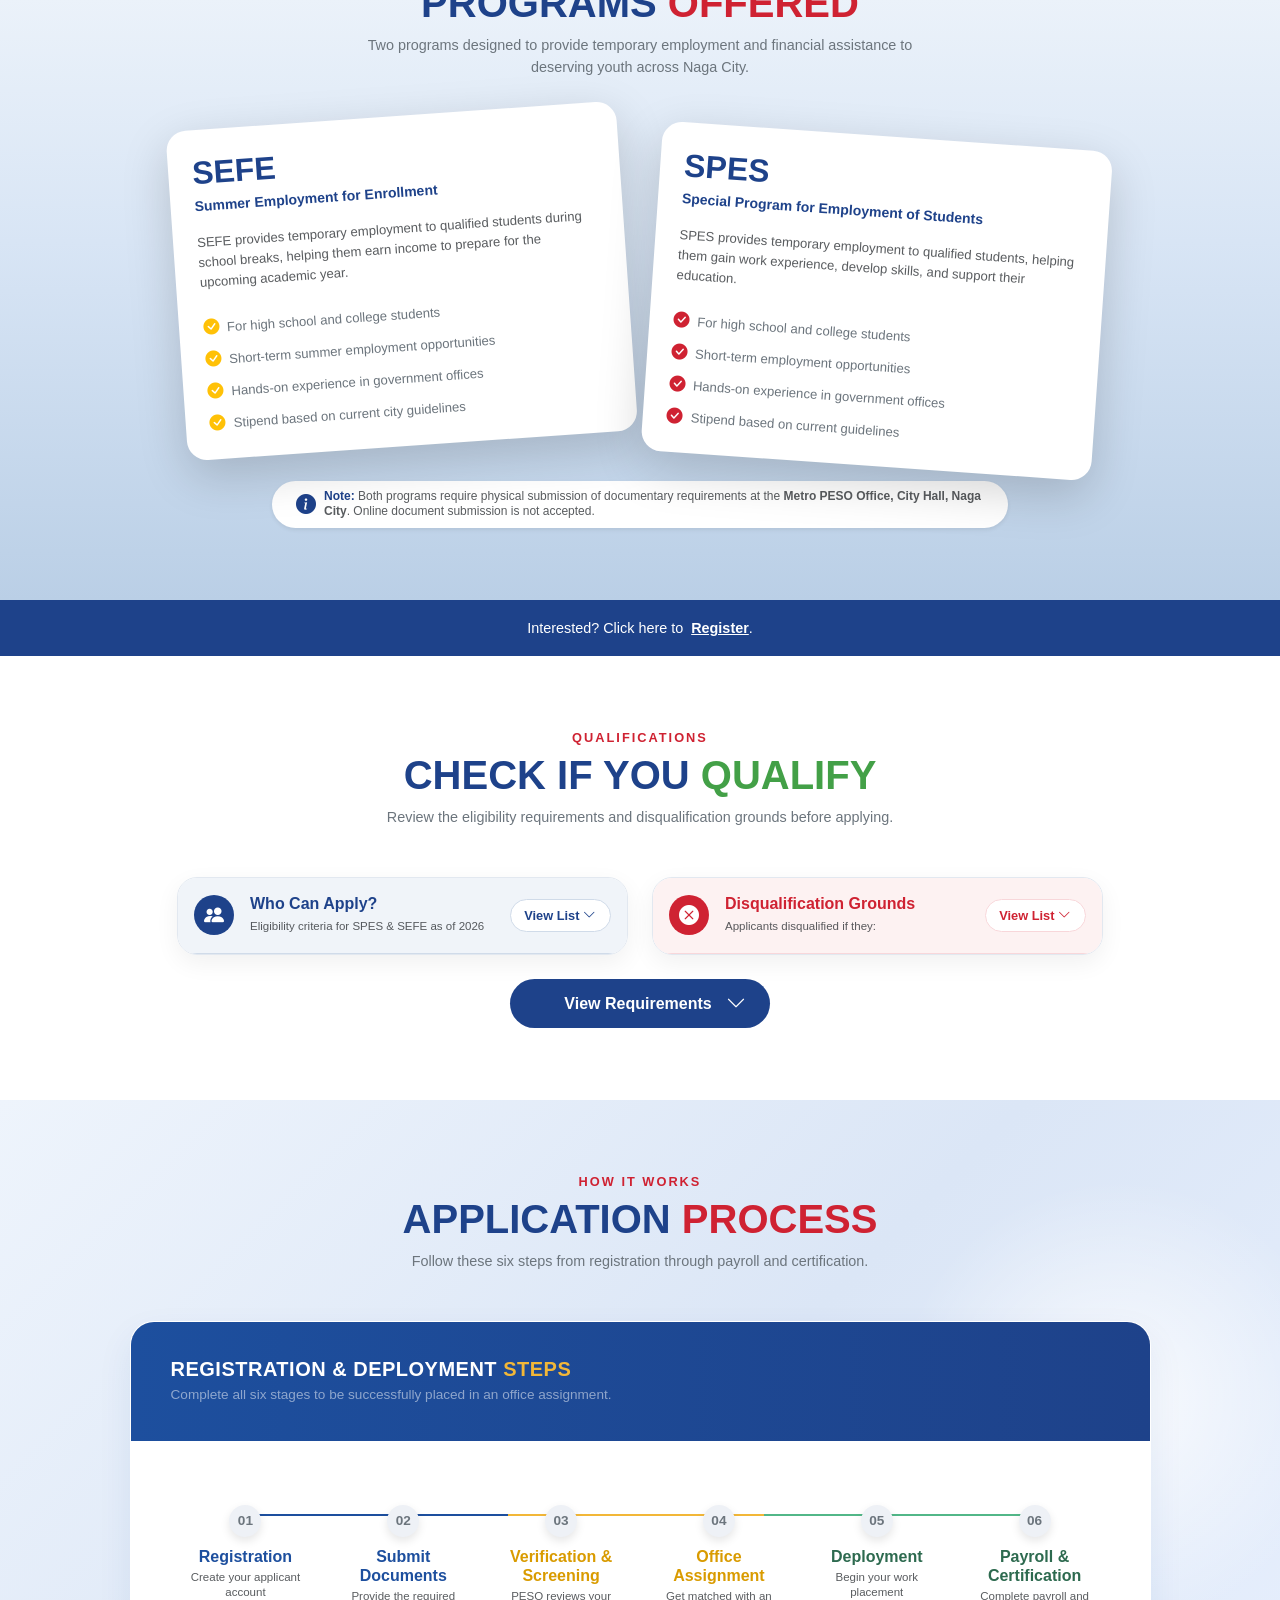
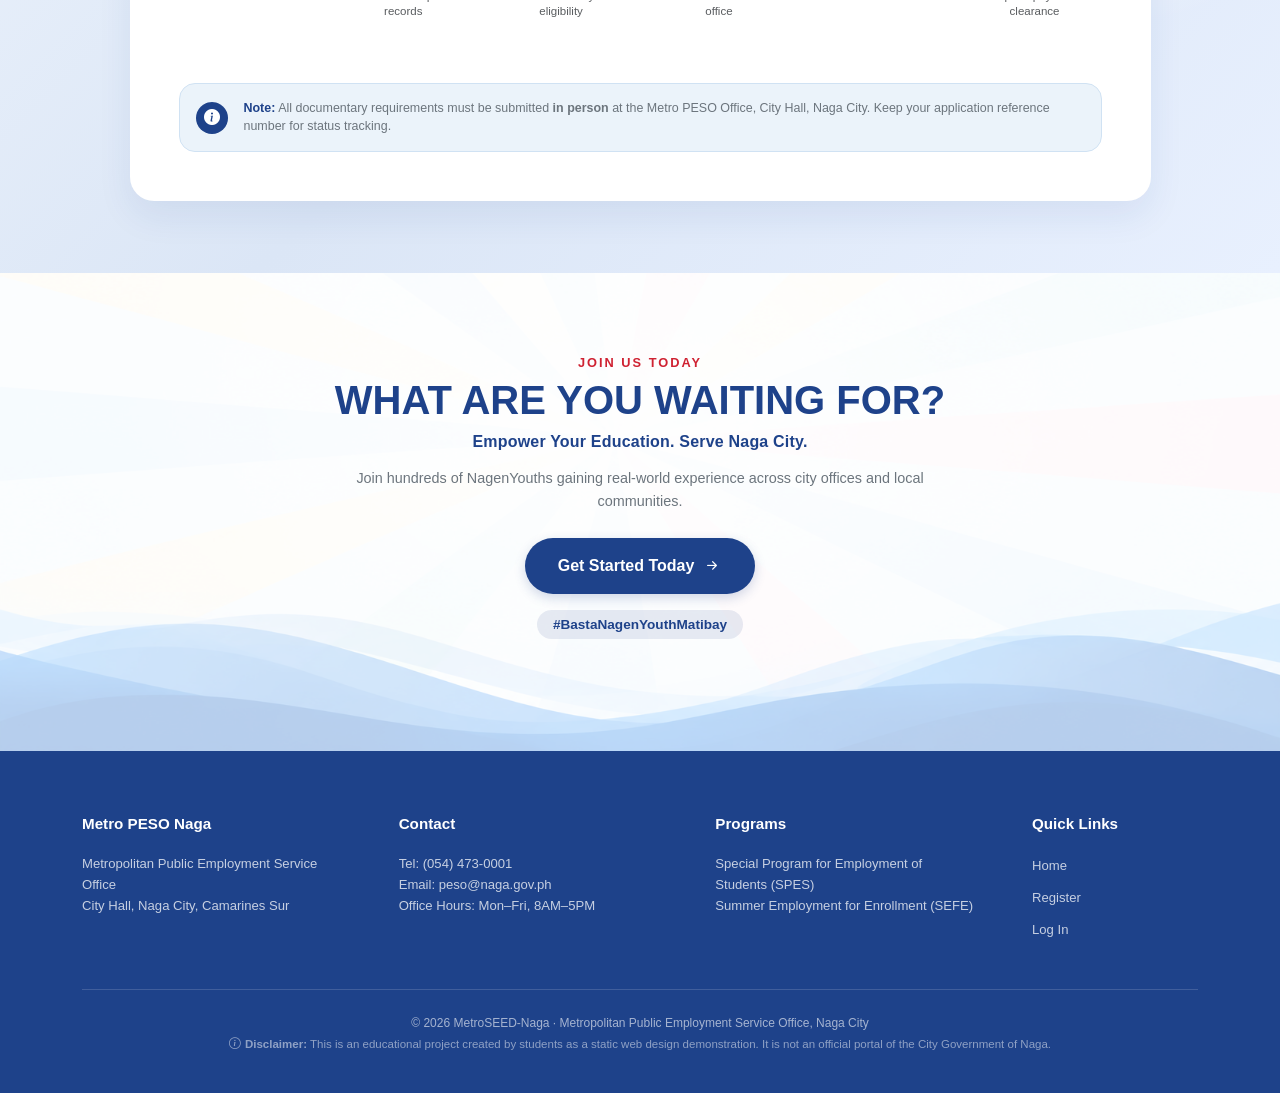
==== commit 0545549e: "returned js bootsrap" ====
--- a/index.html
+++ b/index.html
@@ -27,7 +27,7 @@
         
         <!-- BRAND / LOGO -->
         <a class="navbar-brand d-flex align-items-center gap-2 me-auto overflow-hidden" href="#" style="max-width: calc(100% - 60px);">
-          <img src="photos/metro-peso-logo.png" alt="Logo" width="36" height="36" class="d-inline-block flex-shrink-0" />
+          <img src="photos/metro-peso-seal.png" alt="Logo" width="36" height="36" class="d-inline-block flex-shrink-0" />
           <div class="d-flex flex-column lh-1 overflow-hidden">
             <span class="fw-bold text-navy text-truncate" style="font-size: clamp(0.75rem, 2.5vw, 0.9rem); color: #1e428a;">
               MetroSEED-Naga
@@ -808,6 +808,8 @@
 
   </div>
 </footer>
+
+<script src="https://cdn.jsdelivr.net/npm/bootstrap@5.3.0/dist/js/bootstrap.bundle.min.js"></script>
    
 </body>
 </html>
--- a/stylesheet.css
+++ b/stylesheet.css
@@ -0,0 +1,1719 @@
+  html {
+      scroll-behavior: smooth;
+    }
+
+    /* HERO BACKGROUND */
+.hero-section {
+      background-image: url('../photos/YEP HOMEPAGE BG.png');
+      background-size: cover;
+      background-position: center;
+      background-repeat: no-repeat;
+      min-height: 100vh;
+      position: relative;
+}
+
+    /* Custom Color Utilities */
+    .text-navy { color: #1e428a; }
+    .text-red { color: #cf2232; }
+    .bg-navy { background-color: #1e428a; }
+
+    /* Custom Button Styles */
+    .btn-badge {
+      background-color: #f2b738;
+      color: #1e428a;
+      font-weight: 700;
+      font-size: 0.85rem;
+      border-radius: 50rem;
+    }
+
+    /* QUICK LINK CARDS AT THE BOTTOM OF HERO */
+    .hero-nav-card {
+      background: #ffffff;
+      border-radius: 50rem;
+      padding: 0.6rem 1.25rem;
+      box-shadow: 0 4px 15px rgba(0, 0, 0, 0.08);
+      text-decoration: none;
+      transition: transform 0.2s ease, box-shadow 0.2s ease;
+      display: flex;
+      align-items: center;
+      gap: 0.75rem;
+      width: 100%;
+      border: 1px solid rgba(255, 255, 255, 0.8);
+    }
+
+    /* FIXED SEMI-TRANSPARENT NAVBAR WITH BLUR */
+  .fixed-navbar {
+    position: fixed;
+    top: 0;
+    left: 0;
+    width: 100%;
+    z-index: 1030;
+    background-color: rgba(245, 247, 250, 0.85); /* Semi-transparent light gray */
+    backdrop-filter: blur(8px); /* Optional: Smooth frosted-glass effect */
+    border-bottom: 1px solid rgba(0, 0, 0, 0.05);
+  }
+
+  /* OFFSET HERO SECTION FOR FIXED NAVBAR */
+  .hero-section {
+    padding-top: 80px; /* Prevents hero content from being covered by the fixed navbar */
+  }
+
+  /* DROPDOWN MENU STYLING */
+  .custom-dropdown-menu {
+    border-radius: 16px;
+    border: none;
+    box-shadow: 0 10px 25px rgba(0, 0, 0, 0.12);
+    min-width: 220px;
+  }
+
+    .hero-nav-card:hover {
+      transform: translateY(-3px);
+      box-shadow: 0 8px 20px rgba(0, 0, 0, 0.12);
+    }
+
+    .hero-nav-card .card-icon-arrow {
+      color: #08296d;
+      font-weight: bold;
+      font-size: 1.1rem;
+    }
+
+    /* OVERLAPPING CIRCULAR BADGE STYLES */
+    .circle-badge-container {
+      position: relative;
+      width: 100%;
+      max-width: 440px;
+      aspect-ratio: 1 / 1;
+      margin: 0 auto;
+    }
+
+    /* Red Outer Ring */
+    .circle-red {
+      position: absolute;
+      top: 5%;
+      left: 0;
+      width: 82%;
+      height: 82%;
+      background-color: #cf2232;
+      border-radius: 50%;
+    }
+
+    /* Yellow Outer Ring */
+    .circle-yellow {
+      position: absolute;
+      top: 8%;
+      right: 0;
+      width: 84%;
+      height: 84%;
+      background-color: #f2b738;
+      border-radius: 50%;
+    }
+
+    /* Blue Outer Ring */
+    .circle-blue {
+      position: absolute;
+      bottom: 0;
+      left: 10%;
+      width: 80%;
+      height: 80%;
+      background-color: #1e428a;
+      border-radius: 50%;
+    }
+
+    /* Center White Content Circle */
+    .circle-white-content {
+      position: absolute;
+      top: 50%;
+      left: 50%;
+      transform: translate(-50%, -50%);
+      width: 80%;
+      height: 80%;
+      background-color: #ffffff;
+      border-radius: 50%;
+      box-shadow: 0 10px 30px rgba(0, 0, 0, 0.08);
+      z-index: 2;
+      padding: 2.2rem;
+      display: flex;
+      flex-direction: column;
+      align-items: center;
+      justify-content: center;
+      text-align: center;
+    }
+
+    /* Horizontal Blue Accent Bar inside Circle */
+    .blue-divider {
+      width: 60px;
+      height: 2px;
+      background-color: #1e428a;
+      margin-top: 15px;
+    }
+/* Small Red Accent Rectangle on Right Heading */
+
+.accent-block-red {
+  display: inline-block;
+  width: 12px;
+  height: 24px;
+  background-color: #cf2232;
+  vertical-align: middle;
+  margin-left: 8px;
+}
+
+    /* Image Cards with Rounded Corners & Shadows */
+    .yep-img-card {
+      width: 100%;
+      height: 140px;
+      object-fit: cover;
+      border-radius: 16px;
+      box-shadow: 0 6px 16px rgba(0, 0, 0, 0.1);
+    }
+
+   /* SOFT BLUE GRADIENT BACKGROUND */
+  .programs-section {
+    background: linear-gradient(180deg, #f4f8fc 0%, #d8e5f5 50%, #bacfe6 100%);
+    position: relative;
+    overflow: hidden;
+  }
+
+  /* BASE CARD STYLING FOR EQUAL SIZES */
+  .program-card {
+    background: #ffffff;
+    transition: transform 0.3s ease, box-shadow 0.3s ease;
+    border-radius: 20px !important;
+    width: 100%;
+  }
+
+  /* ROTATION & STAGGER EFFECT ONLY ON LARGE SCREENS (992px AND UP) */
+  @media (min-width: 992px) {
+    .program-card {
+      transform-origin: center center;
+    }
+
+    /* SEFE Card: Rotated Counter-Clockwise (-4deg) */
+    .sefe-card {
+      transform: rotate(-4deg) translateY(-10px);
+      z-index: 1;
+    }
+
+    /* SPES Card: Rotated Clockwise (+4deg) */
+    .spes-card {
+      transform: rotate(4deg) translateY(10px);
+      z-index: 2;
+    }
+
+    /* Smooth Reset on Hover */
+    .sefe-card:hover, .spes-card:hover {
+      transform: rotate(0deg) scale(1.02);
+      z-index: 3;
+    }
+  }
+
+  /* GRADIENT TRANSITION CONTAINER BEHIND THE FLOATING PILLS */
+  .hero-transition-gradient {
+    /* Blends light blue at top -> vibrant royal blue mid -> fades to white at bottom */
+    background: linear-gradient(
+      180deg, 
+      rgba(216, 229, 245, 0) 0%, 
+      #2159b0 45%, 
+      #1d4f9e 65%, 
+      #ffffff 100%
+    );
+    padding-top: 2rem;
+    padding-bottom: 2.5rem;
+    margin-top: auto;
+    width: 100%;
+  }
+
+  .hero-section {
+  position: relative;
+  overflow: hidden; /* Clips any overflow */
+  }
+
+  /* OVERLAYS AND COMPLETELY ERASES THE BOTTOM BLUE STRIPE */
+  .hero-section::after {
+    content: "";
+    position: absolute;
+    bottom: 0;
+    left: 0;
+    width: 100%;
+    height: 120px; /* Covers the entire bottom blue bar of hero-bg.jpg */
+    background: linear-gradient(180deg, rgba(255, 255, 255, 0) 0%, #ffffff 100%);
+    pointer-events: none;
+    z-index: 1;
+  }
+
+  /* ENSURES CARDS STAY CLICKABLE AND ABOVE THE OVERLAY */
+  .hero-transition-gradient {
+    position: relative;
+    z-index: 2;
+    background: transparent !important; /* Removes blue gradient container overlay */
+  }
+
+ /* QUALIFICATIONS DROPDOWN BUTTONS & TRANSITIONS */
+.qual-toggle-btn {
+  background-color: transparent;
+  border: 1px solid transparent;
+  font-size: 0.8rem;
+  font-weight: 600;
+  padding: 0.35rem 0.85rem;
+  border-radius: 50rem;
+  transition: all 0.2s ease;
+}
+
+.qual-toggle-btn-blue {
+  color: #1e428a;
+  border-color: #d0dbe9;
+  background-color: #ffffff;
+}
+
+.qual-toggle-btn-blue:hover,
+.qual-toggle-btn-blue:focus {
+  background-color: #1e428a;
+  color: #ffffff;
+}
+
+.qual-toggle-btn-red {
+  color: #cf2232;
+  border-color: #f8d7da;
+  background-color: #ffffff;
+}
+
+.qual-toggle-btn-red:hover,
+.qual-toggle-btn-red:focus {
+  background-color: #cf2232;
+  color: #ffffff;
+}
+
+.qual-toggle-btn .bi-chevron-down {
+  transition: transform 0.3s ease;
+}
+
+.qual-toggle-btn:not(.collapsed) .bi-chevron-down {
+  transform: rotate(180deg);
+}
+
+/* APPLICATION PROCESS SECTION (LIGHT GRADIENT BACKGROUND) */
+.processes-section {
+  /* Soft multi-stop gradient transition */
+  background: linear-gradient(135deg, #eef4fc 0%, #dbe6f6 50%, #e8f0fe 100%);
+  position: relative;
+  overflow: hidden;
+}
+
+/* Subtle background decorative radial glow */
+.processes-section::before {
+  content: "";
+  position: absolute;
+  top: 10%;
+  right: -5%;
+  width: 450px;
+  height: 450px;
+  background: radial-gradient(circle, rgba(255, 255, 255, 0.8) 0%, rgba(255, 255, 255, 0) 70%);
+  border-radius: 50%;
+  pointer-events: none;
+  z-index: 1;
+}
+
+.processes-section .container {
+  position: relative;
+  z-index: 2;
+}
+
+/* MAIN CARD CONTAINER STYLING */
+.process-main-card {
+  background: #ffffff;
+  border-radius: 24px;
+  box-shadow: 0 15px 35px rgba(30, 66, 138, 0.08);
+  overflow: hidden;
+  border: 1px solid rgba(255, 255, 255, 0.8);
+}
+
+.process-header-banner {
+  background: linear-gradient(90deg, #1d4f9e 0%, #1e428a 100%);
+  padding: 2.2rem 2.5rem;
+}
+
+/* TIMELINE STEP WRAPPER */
+.timeline-container {
+  position: relative;
+  padding: 1rem 0;
+}
+
+/* Connecting Line behind circles on Desktop */
+@media (min-width: 992px) {
+  .timeline-connecting-line {
+    position: absolute;
+    top: 25px;
+    left: 8%;
+    right: 8%;
+    height: 2px;
+    background: linear-gradient(90deg, #1d4f9e 0%, #1d4f9e 33%, #f2b738 33%, #f2b738 66%, #52b788 66%, #52b788 100%);
+    z-index: 1;
+  }
+}
+
+.step-node {
+  position: relative;
+  z-index: 2;
+}
+
+/* CIRCULAR NUMBER BADGES */
+.step-circle {
+  width: 50px;
+  height: 50px;
+  border-radius: 50%;
+  color: #ffffff;
+  font-weight: 800;
+  font-size: 1.1rem;
+  display: flex;
+  align-items: center;
+  justify-content: center;
+  margin: 0 auto 12px auto;
+  box-shadow: 0 4px 10px rgba(0, 0, 0, 0.1);
+}
+
+/* Step Colors */
+.bg-step-blue { background-color: #1d4f9e; }
+.bg-step-yellow { background-color: #f2b738; }
+.bg-step-green { background-color: #52b788; }
+
+.text-step-blue { color: #1d4f9e; }
+.text-step-yellow { color: #d99b00; }
+.text-step-green { color: #2d6a4f; }
+
+/* UPDATED CTA SECTION CSS */
+.cta-light-section {
+  background-image: url('../photos/YEP HOMEPAGE BG.png');
+  background-size: cover;
+  /* ALIGNS BACKGROUND TO THE BOTTOM SO THE WAVE IS NEVER CROPPED */
+  background-position: center bottom; 
+  background-repeat: no-repeat;
+  
+  /* ENSURES ADEQUATE VERTICAL SPACE ON LARGE SCREENS */
+  padding-top: 5rem;
+  padding-bottom: 7rem; /* Extra bottom padding gives room for the wave graphic */
+  min-height: 420px;    /* Prevents background from collapsing on wide screens */
+  
+  text-align: center;
+  position: relative;
+}
+
+/* MAINTAINS SOFT OVERLAY FOR LEGIBILITY */
+.cta-light-section::before {
+  content: "";
+  position: absolute;
+  top: 0;
+  left: 0;
+  width: 100%;
+  height: 100%;
+  background-color: rgba(255, 255, 255, 0.7);
+  z-index: 1;
+}
+
+.cta-light-section .container {
+  position: relative;
+  z-index: 2;
+}
+/* FOOTER SECTION */
+.site-footer {
+  background-color: #1e428a; /* Deep Navy Blue matching design */
+  color: #ffffff;
+  padding-top: 4rem;
+  padding-bottom: 2.5rem;
+}
+
+.footer-heading {
+  font-size: 0.95rem;
+  font-weight: 700;
+  color: #ffffff;
+  margin-bottom: 1.2rem;
+}
+
+.footer-text, .footer-links a {
+  color: rgba(255, 255, 255, 0.75);
+  font-size: 0.82rem;
+  line-height: 1.6;
+}
+
+.footer-links a {
+  text-decoration: none;
+  transition: color 0.2s ease;
+}
+
+.footer-links a:hover {
+  color: #f2b738; /* Gold accent on hover */
+}
+
+.footer-divider {
+  border-top: 1px solid rgba(255, 255, 255, 0.15);
+  margin-top: 3rem;
+  margin-bottom: 1.5rem;
+}
+
+.footer-copyright {
+  color: rgba(255, 255, 255, 0.6);
+  font-size: 0.75rem;
+}
+
+.footer-disclaimer {
+  color: rgba(255, 255, 255, 0.5);
+  font-size: 0.72rem;
+}
+
+
+/* CTA Button Styling */
+.btn-cta-navy {
+  background-color: #1e428a;
+  color: #ffffff;
+  font-weight: 700;
+  padding: 0.75rem 2rem;
+  border-radius: 50rem;
+  display: inline-flex;
+  align-items: center;
+  gap: 0.5rem;
+  text-decoration: none;
+  transition: all 0.25 ease;
+  box-shadow: 0 4px 12px rgba(30, 66, 138, 0.2);
+}
+
+.btn-cta-navy:hover {
+  background-color: #16326c;
+  color: #ffffff;
+  transform: translateY(-2px);
+}
+
+/* CTA Hashtag Pill */
+.cta-hashtag-pill {
+  background-color: rgba(30, 66, 138, 0.1);
+  color: #1e428a;
+  font-weight: 700;
+  font-size: 0.85rem;
+}
+
+/* Qualifications Section Styles */
+.qualifications-section {
+  background-color: #ffffff;
+}
+
+.qual-card {
+  border-radius: 20px;
+  overflow: hidden;
+  box-shadow: 0 8px 24px rgba(0, 0, 0, 0.06);
+  border: 1px solid #e2e8f0;
+}
+
+.qual-header-blue {
+  background-color: #f0f4f9;
+  border-bottom: 1px solid #d0dbe9;
+}
+
+.qual-header-red {
+  background-color: #fdf2f2;
+  border-bottom: 1px solid #f8d7da;
+}
+
+.icon-badge-blue {
+  width: 40px;
+  height: 40px;
+  border-radius: 50%;
+  background-color: #1e428a;
+  color: #ffffff;
+}
+
+.icon-badge-red {
+  width: 40px;
+  height: 40px;
+  border-radius: 50%;
+  background-color: #cf2232;
+  color: #ffffff;
+}
+
+.qual-list-item {
+  padding: 0.4rem 0;
+}
+
+.qual-check-icon {
+  color: #2e7d32;
+  font-weight: bold;
+}
+
+.qual-cross-icon {
+  color: #cf2232;
+  font-weight: bold;
+}
+
+.requirements-pill-btn {
+  background-color: #1e428a;
+  color: #ffffff;
+  font-weight: 700;
+  padding: 0.6rem 1.5rem;
+  border-radius: 50rem;
+  min-width: 260px;
+  border: none;
+  transition: background-color 0.2s ease;
+}
+
+.requirements-pill-btn:hover,
+.requirements-pill-btn:focus {
+  background-color: #16326c;
+  color: #ffffff;
+}
+
+
+/* Custom Color Utilities */
+.text-navy { color: #1e428a; }
+.text-red { color: #cf2232; }
+
+/* FIXED TRANSPARENT NAVBAR */
+.fixed-navbar-transparent {
+  position: fixed;
+  top: 0;
+  left: 0;
+  width: 100%;
+  z-index: 1030;
+  background-color: transparent !important;
+  border: none !important;
+}
+
+/* BACK TO HOME PILL BUTTON */
+.btn-back-home {
+  border: 1px solid #e0e0e0;
+  color: #cf2232;
+  font-weight: 700;
+  font-size: 0.85rem;
+  padding: 0.5rem 1.4rem;
+  border-radius: 50rem;
+  background-color: rgba(255, 255, 255, 0.9);
+  transition: all 0.2s ease;
+  box-shadow: 0 2px 8px rgba(0, 0, 0, 0.04);
+}
+
+.btn-back-home:hover {
+  background-color: #fdf2f2;
+  color: #a81927;
+  border-color: #cf2232;
+}
+
+/* STATUS HERO CONTAINER & BACKGROUND */
+/* APPLICANT INFO CARD (Increased max-width so text inside doesn't wrap) */
+/* APPLICATION DETAILS SECTION (Tightened to sit directly below line) */
+.status-details-section {
+  background-color: #f4f7fb;
+  padding-top: 0.75rem !important; /* Extremely tight top gap below line */
+  padding-bottom: 2.5rem;
+}
+
+/* Ensure container has no extra top margin */
+.status-details-section .container {
+  margin-top: 0 !important;
+  padding-top: 0 !important;
+}
+
+/* Ensure the progress card has no top margin */
+.progress-main-card {
+  margin-top: 0 !important;
+}
+
+
+/* BANNER GRADIENTS */
+.progress-banner, .requirements-banner {
+  background: linear-gradient(90deg, #1d4f9e 0%, #1e428a 100%);
+}
+
+
+
+/* STEPPER WRAPPER STYLES */
+.stepper-wrapper {
+  position: relative;
+  display: flex;
+  justify-content: space-between;
+  align-items: flex-start;
+  z-index: 1;
+}
+
+
+.step-item {
+  display: flex;
+  flex-direction: column;
+  align-items: center;
+  text-align: center;
+  width: 20%;
+}
+
+
+/* Completed Step */
+.step-completed .step-icon {
+  background-color: #1e428a;
+  color: #ffffff;
+}
+
+/* Active Step */
+.step-active .step-icon {
+  background-color: #f2b738;
+  color: #1e428a;
+}
+
+
+
+.step-upcoming .step-title {
+  color: #a0aec0;
+}
+
+
+
+.step-completed .step-status { color: #1e428a; }
+.step-active .step-status { color: #d99b00; font-weight: 600; }
+
+/* ALERT BOXES */
+.alert-warning-custom {
+  background-color: #fffdf5;
+  border: 1px solid #fce8b2;
+}
+
+.alert-icon-circle {
+  width: 28px;
+  height: 28px;
+  border-radius: 50%;
+  background-color: #f2b738;
+  color: #1e428a;
+  display: flex;
+  align-items: center;
+  justify-content: center;
+  font-size: 0.8rem;
+}
+
+.alert-yellow-subtle {
+  background-color: #fffdf5;
+  border: 1px solid #fce8b2;
+}
+
+.yellow-icon-badge {
+  width: 28px;
+  height: 28px;
+  border-radius: 6px;
+  background-color: #f2b738;
+  color: #1e428a;
+  display: flex;
+  align-items: center;
+  justify-content: center;
+  font-size: 0.85rem;
+}
+
+.alert-blue-subtle {
+  background-color: #eef4fc;
+  border: 1px solid #dbe6f6;
+}
+
+/* STATUS PILLS FOR REQUIREMENTS */
+.status-pill {
+  font-size: 0.72rem;
+  font-weight: 700;
+  padding: 0.3rem 0.85rem;
+  border-radius: 50rem;
+  white-space: nowrap;
+}
+
+.status-submitted {
+  background-color: #ebf3fa;
+  color: #1e428a;
+}
+
+.status-verification {
+  background-color: #fffdf5;
+  color: #b08210;
+  border: 1px solid #fce8b2;
+}
+
+.status-not-submitted {
+  background-color: #f7fafc;
+  color: #a0aec0;
+}
+
+
+/* BANNER GRADIENTS */
+.progress-banner, .requirements-banner {
+  background: linear-gradient(90deg, #1d4f9e 0%, #1e428a 100%);
+}
+
+/* YELLOW BADGES & PILLS */
+.status-badge-pill-yellow, .pill-count-badge {
+  background-color: #f2b738;
+  color: #1e428a;
+  font-weight: 800;
+  font-size: 0.68rem;
+  padding: 0.25rem 0.65rem;
+}
+
+/* STEPPER WRAPPER STYLES */
+.stepper-wrapper {
+  position: relative;
+  display: flex;
+  justify-content: space-between;
+  align-items: flex-start;
+  z-index: 1;
+}
+
+.stepper-line {
+  position: absolute;
+  top: 13px;
+  left: 6%;
+  right: 6%;
+  height: 2px;
+  background-color: #e2e8f0;
+  z-index: -1;
+}
+
+.step-item {
+  display: flex;
+  flex-direction: column;
+  align-items: center;
+  text-align: center;
+  width: 20%;
+}
+
+.step-icon {
+  width: 26px;
+  height: 26px;
+  border-radius: 50%;
+  background-color: #e2e8f0;
+  color: #a0aec0;
+  display: flex;
+  align-items: center;
+  justify-content: center;
+  font-size: 0.75rem;
+  font-weight: bold;
+  margin-bottom: 6px;
+  border: 2px solid #ffffff;
+}
+
+.step-completed .step-icon {
+  background-color: #1e428a;
+  color: #ffffff;
+}
+
+.step-active .step-icon {
+  background-color: #f2b738;
+  color: #1e428a;
+}
+
+.step-title {
+  font-size: 0.68rem;
+  font-weight: 700;
+  color: #1e428a;
+  margin-bottom: 1px;
+}
+
+.step-upcoming .step-title { color: #a0aec0; }
+
+.step-status {
+  font-size: 0.6rem;
+  color: #a0aec0;
+}
+
+.step-completed .step-status { color: #1e428a; }
+.step-active .step-status { color: #d99b00; font-weight: 600; }
+
+/* ALERT BOXES */
+.alert-warning-custom, .alert-yellow-subtle {
+  background-color: #fffdf5;
+  border: 1px solid #fce8b2;
+}
+
+.alert-icon-circle {
+  width: 22px;
+  height: 22px;
+  border-radius: 50%;
+  background-color: #f2b738;
+  color: #1e428a;
+  display: flex;
+  align-items: center;
+  justify-content: center;
+  font-size: 0.7rem;
+}
+
+.yellow-icon-badge {
+  width: 22px;
+  height: 22px;
+  border-radius: 5px;
+  background-color: #f2b738;
+  color: #1e428a;
+  display: flex;
+  align-items: center;
+  justify-content: center;
+  font-size: 0.75rem;
+}
+
+.alert-blue-subtle {
+  background-color: #eef4fc;
+  border: 1px solid #dbe6f6;
+}
+
+/* STATUS PILLS FOR REQUIREMENTS */
+.status-pill {
+  font-size: 0.65rem;
+  font-weight: 700;
+  padding: 0.2rem 0.65rem;
+  border-radius: 50rem;
+  white-space: nowrap;
+}
+
+.status-submitted {
+  background-color: #ebf3fa;
+  color: #1e428a;
+}
+
+.status-verification {
+  background-color: #fffdf5;
+  color: #b08210;
+  border: 1px solid #fce8b2;
+}
+
+.status-not-submitted {
+  background-color: #f7fafc;
+  color: #a0aec0;
+}
+
+/* RIGHT COLUMN BUILDING ICON */
+.icon-circle-building {
+  width: 48px;
+  height: 48px;
+  border-radius: 50%;
+  background-color: #ebf3fa;
+  color: #1e428a;
+}
+
+/* FIXED SEMI-TRANSPARENT BLURRED NAVBAR */
+.fixed-navbar-blur {
+  position: fixed;
+  top: 0;
+  left: 0;
+  width: 100%;
+  z-index: 1030;
+  background-color: rgba(255, 255, 255, 0.82) !important; /* Semi-transparent white */
+  backdrop-filter: blur(10px); /* Frosted-glass blur effect */
+  -webkit-backdrop-filter: blur(10px);
+  border-bottom: 1px solid rgba(0, 0, 0, 0.06) !important;
+}
+
+/* BACK TO HOME PILL BUTTON */
+.btn-back-home {
+  border: 1px solid #e0e0e0;
+  color: #cf2232;
+  font-weight: 700;
+  font-size: clamp(0.72rem, 2vw, 0.85rem);
+  padding: 0.4rem 1rem;
+  border-radius: 50rem;
+  background-color: #ffffff;
+  transition: all 0.2s ease;
+  box-shadow: 0 2px 6px rgba(0, 0, 0, 0.04);
+}
+
+.btn-back-home:hover {
+  background-color: #fdf2f2;
+  color: #a81927;
+  border-color: #cf2232;
+}
+
+/* THIN RED & BLUE SECTION DIVIDER LINE */
+.section-divider-bar {
+  display: flex;
+  width: 100%;
+  height: 3px; /* Thin line */
+  position: relative;
+  z-index: 10;
+}
+
+.section-divider-bar .divider-red {
+  width: 50%;
+  background-color: #cf2232;
+}
+
+.section-divider-bar .divider-blue {
+  width: 50%;
+  background-color: #1e428a;
+}
+
+
+
+
+.page-title span {
+  color: #cf2232;
+}
+
+
+/* HERO BANNER SECTION (Reduced bottom padding & min-height) */
+.hero-banner {
+  background-image: url('../photos/YEP HOMEPAGE BG.png');
+  background-size: cover;
+  background-position: center;
+  background-repeat: no-repeat;
+  min-height: auto;             /* Removed forced large height */
+  padding-top: 85px;            /* Offset for navbar */
+  padding-bottom: 1.25rem;      /* Reduced bottom space between card and divider line */
+  position: relative;
+  overflow: hidden;
+}
+
+
+
+/* HERO TEXT & TYPOGRAPHY (Scaled down to match inspo) */
+.page-subtitle-top {
+  color: #101a76;
+  font-size: 0.68rem;
+  font-weight: 700;
+  letter-spacing: 1.5px;
+  text-transform: uppercase;
+}
+
+.page-title {
+  color: #1e428a;
+  font-weight: 900;
+  font-size: 1.75rem;          /* Tight title size */
+  letter-spacing: 0.5px;
+  text-transform: uppercase;
+}
+
+.page-title span {
+  color: #cf2232;
+}
+
+.page-desc {
+  font-size: 0.78rem;
+  color: #6c757d;
+  white-space: nowrap;
+}
+
+/* COMPACT SUMMARY CARD BAR */
+.summary-card {
+  background-color: #ffffff;
+  border-radius: 12px;
+  border: 1px solid #eef2f7;
+  padding: 0.85rem 1rem;
+  box-shadow: 0 4px 15px rgba(0, 0, 0, 0.03);
+}
+
+.summary-col {
+  padding-left: 0.5rem;
+  padding-right: 0.5rem;
+}
+
+.summary-col.border-end {
+  border-right: 1px solid #edf2f7 !important;
+}
+
+/* Border separators only on desktop/tablet */
+@media (min-width: 768px) {
+  .border-end-md {
+    border-right: 1px solid #edf2f7 !important;
+  }
+}
+
+.summary-label {
+  font-size: 0.62rem;
+  font-weight: 700;
+  letter-spacing: 0.5px;
+  color: #8faada;
+  text-transform: uppercase;
+  margin-bottom: 2px;
+}
+
+.summary-value {
+  font-size: 0.82rem;
+  font-weight: 800;
+  color: #1e428a;
+}
+
+/* REPLACE .status-bottom-bars WITH THIS */
+.status-bottom-bars {
+  position: absolute;
+  bottom: 0;
+  left: 0;
+  width: 100%;
+  height: 4px; /* Thin line height */
+  z-index: 5;
+  /* Perfect 50/50 sharp color split at screen center */
+  background:  #1e428a 100%;
+}
+
+.status-bottom-bars .bar-blue {
+  width: 100%;
+  background-color: #1e428a;
+}
+
+/* Color Utilities & Variables */
+:root {
+    --brand-blue: #1b4b9b;
+    --brand-dark: #143b78;
+    --brand-red: #d32f2f;
+    --bg-light: #fafbfd;
+    --input-bg: #f8f9fa;
+    --border-color: #e5e8eb;
+}
+
+.text-navy { color: #1e428a !important; }
+.text-red { color: #cf2232 !important; }
+.bg-navy { background-color: #1e428a !important; }
+
+html {
+    scroll-behavior: smooth;
+}
+
+body {
+    background-color: var(--bg-light);
+    font-family: -apple-system, BlinkMacSystemFont, "Segoe UI", Roboto, "Helvetica Neue", Arial, sans-serif; /* Offset for the fixed navbar */
+    position: relative;
+    min-height: 100vh;
+}
+
+/* -------------------------------------------
+   NAVBAR COMPONENT
+-------------------------------------------- */
+.fixed-navbar {
+    position: fixed;
+    top: 0;
+    left: 0;
+    width: 100%;
+    z-index: 1030;
+    background-color: rgba(245, 247, 250, 0.85); /* Semi-transparent light gray */
+    backdrop-filter: blur(8px); /* Smooth frosted-glass effect */
+    border-bottom: 1px solid rgba(0, 0, 0, 0.05);
+}
+
+.custom-dropdown-menu {
+    border-radius: 16px;
+    border: none;
+    box-shadow: 0 10px 25px rgba(0, 0, 0, 0.12);
+    min-width: 220px;
+}
+
+/* -------------------------------------------
+   REGISTRATION FORM STYLES
+-------------------------------------------- */
+/* Background Blue and Red Footer Block Decorator */
+.bg-decoration {
+    position: fixed;
+    bottom: 0;
+    left: 0;
+    width: 100%;
+    height: 35vh;
+    background-color: var(--brand-blue);
+    border-bottom: 15px solid var(--brand-red);
+    z-index: -1;
+}
+
+/* Main Form Card */
+.main-container {
+    max-width: 900px;
+    margin-top: 2.5rem;
+    margin-bottom: 4rem;
+}
+.form-card {
+    border-radius: 12px;
+    overflow: hidden;
+}
+.card-top-line {
+    height: 4px;
+    width: 100%;
+    background: var(--brand-blue) 100%;
+}
+
+/* Progress Stepper Styles */
+.step-container {
+    padding: 0 10%;
+}
+
+.step-line {
+    position: absolute;
+    top: 15px;
+    left: 12%;
+    right: 12%;
+    height: 1px;
+    background-color: var(--border-color);
+    z-index: 0;
+}
+.step {
+    width: 120px;
+    background: #fff; /* Masks the line behind it */
+}
+.step-circle {
+    width: 32px;
+    height: 32px;
+    border-radius: 50%;
+    background-color: #eef1f6;
+    color: #6c757d;
+    display: flex;
+    align-items: center;
+    justify-content: center;
+    margin: 0 auto 10px auto;
+    font-size: 0.85rem;
+    font-weight: bold;
+}
+.step-circle.active {
+    background-color: var(--brand-blue);
+    color: white;
+}
+.step-text {
+    font-size: 0.75rem;
+    color: #8c98a4;
+    font-weight: 500;
+}
+.step-text.active {
+    color: var(--brand-blue);
+    font-weight: bold;
+}
+
+/* Section Header Styles */
+.section-header {
+    background-color: #f6f8fb;
+    border: 1px solid var(--border-color);
+}
+.section-number {
+    width: 38px;
+    height: 38px;
+    font-size: 0.9rem;
+    font-weight: bold;
+}
+
+/* Custom class to make text extra thick */
+.ultra-thick-text {
+    font-weight: 500 !important;
+    -webkit-text-stroke: 1.5px currentColor; /* Increase this px value to make it even thicker */
+    text-shadow: 0px 0px 1px currentColor; /* Smooths out the edges */
+}
+
+/* Input Fields */
+.custom-input {
+    background-color: var(--input-bg);
+    border: 1px solid var(--border-color);
+    border-radius: 8px;
+    padding: 0.65rem 0.85rem;
+    font-size: 0.9rem;
+    color: #495057;
+    transition: all 0.2s ease-in-out;
+}
+.custom-input::placeholder {
+    color: #adb5bd;
+}
+.custom-input:focus {
+    background-color: #fff;
+    border-color: var(--brand-blue);
+    box-shadow: 0 0 0 0.25rem rgba(27, 75, 155, 0.15);
+}
+.form-label {
+    margin-bottom: 0.35rem;
+    color: #343a40;
+}
+
+/* Action Buttons */
+.btn-primary {
+    background-color: var(--brand-blue);
+    border-color: var(--brand-blue);
+}
+.btn-primary:hover {
+    background-color: var(--brand-dark);
+}
+.btn-outline-secondary {
+    border-color: #d1d6dc;
+    color: #495057;
+}
+
+/* -------------------------------------------
+   GLOBAL TYPOGRAPHY UPDATE
+-------------------------------------------- */
+body {
+    font-family: 'Montserrat', -apple-system, BlinkMacSystemFont, "Segoe UI", Roboto, "Helvetica Neue", Arial, sans-serif;
+}
+
+/* -------------------------------------------
+   APPLICATION STATUS TRACKING PAGE
+-------------------------------------------- */
+.track-status-body {
+    background-color: #f4f6f9; /* Light gray top background */
+    min-height: 100vh;
+    display: flex;
+    flex-direction: column;
+    padding-top: 70px; /* NEW: Offset for the fixed navbar */
+}
+
+.track-bg-wrapper {
+    flex-grow: 1;
+    position: relative;
+    width: 100%;
+}
+
+/* Solid blue pane covering the bottom 45% of the viewport */
+.track-bg-blue-pane {
+    position: absolute;
+    bottom: 0;
+    left: 0;
+    width: 100%;
+    height: 45%;
+    background-color: #2759a7;
+    z-index: 1;
+}
+
+/* Thin pale pink accent line near the bottom */
+.track-bg-pink-line {
+    position: absolute;
+    bottom: 20px;
+    left: 0;
+    width: 100%;
+    height: 4px;
+    background-color: #eab4b8;
+    z-index: 2;
+}
+
+/* Tracking form card styling */
+.track-card {
+    width: 100%;
+    max-width: 480px;
+    border-radius: 12px;
+    /* Adds the thick blue border to the top and bottom of the card */
+    border-top: 4px solid var(--brand-blue, #1e428a) !important;
+    border-bottom: 4px solid var(--brand-blue, #1e428a) !important;
+    box-shadow: 0 15px 45px rgba(0, 0, 0, 0.08);
+}
+
+/* Custom Input Group Styles */
+.bg-light-gray {
+    background-color: #f9fbfc !important;
+}
+
+.custom-input-group .input-group-text,
+.custom-input-group .form-control {
+    border: 1px solid #e1e5eb;
+    transition: all 0.2s ease;
+}
+
+.custom-input-group .form-control {
+    font-size: 0.85rem;
+    color: #495057;
+}
+
+.custom-input-group .form-control::placeholder {
+    color: #a0aab5;
+}
+
+/* Focus states for the input group */
+.custom-input-group:focus-within .input-group-text,
+.custom-input-group:focus-within .form-control {
+    background-color: #ffffff !important;
+    border-color: var(--brand-blue, #1e428a);
+    box-shadow: none;
+}
+.custom-input-group .form-control:focus {
+    box-shadow: none;
+}
+
+/* Button Hover State */
+.custom-btn-hover:hover {
+    background-color: #16326c !important;
+    transform: translateY(-1px);
+    transition: all 0.2s ease;
+}
+
+/* -------------------------------------------
+   LOGIN PAGE SPECIFIC STYLES
+-------------------------------------------- */
+.login-body {
+    background-color: #f8f9fc; 
+    min-height: 100vh;
+    display: flex;
+    flex-direction: column;
+    padding-top: 70px; /* Offset for the fixed navbar */
+    position: relative;
+}
+
+/* Background Panes */
+.login-bg-blue-pane {
+    position: absolute;
+    bottom: 0;
+    left: 0;
+    width: 100%;
+    height: 35vh; /* Adjusts height of the blue bottom */
+    background-color: #2758a7;
+    z-index: 1;
+}
+
+.login-bg-red-line {
+    position: absolute;
+    bottom: 25px; /* Offset just above the very bottom */
+    left: 0;
+    width: 100%;
+    height: 6px;
+    background-color: #cf2232;
+    z-index: 2;
+}
+
+/* Main Container Alignment */
+.login-container {
+    flex-grow: 1;
+    padding-top: 2rem;
+    padding-bottom: 2rem;
+}
+
+/* Login Card Styling */
+.login-card {
+    max-width: 1000px;
+    border-radius: 16px;
+    overflow: hidden;
+}
+
+/* Left Pane Details */
+.login-left-pane {
+    background-color: #ffffff;
+    overflow: hidden;
+}
+@media (min-width: 992px) {
+    .login-left-pane {
+        border-right: 1px solid #edf1f5;
+    }
+}
+
+/* Right Pane Details */
+.login-right-pane {
+    background-color: #ffffff;
+}
+
+/* Decorative Background Shapes on Left Pane */
+.login-shape {
+    position: absolute;
+    z-index: 1;
+    opacity: 0.8;
+}
+.login-shape-blue {
+    bottom: -20px;
+    left: -20px;
+    width: 120px;
+    height: 140px;
+    background-color: #f0f4fb;
+    border-radius: 60px;
+}
+.login-shape-gray {
+    bottom: 10px;
+    right: 25%;
+    width: 100px;
+    height: 90px;
+    background-color: #f4f6f9;
+    border-radius: 45px;
+}
+.login-shape-yellow {
+    bottom: -30px;
+    right: -10px;
+    width: 90px;
+    height: 160px;
+    background-color: #fdfaf0;
+    border-radius: 30px;
+}
+
+/* Roles List Lines */
+.role-item {
+    padding-left: 1rem;
+    padding-bottom: 0.5rem;
+    border-bottom: 1px solid transparent; /* Keeps spacing clean */
+}
+.role-item-blue {
+    border-left: 3px solid #007bff;
+}
+.role-item-yellow {
+    border-left: 3px solid #ffc107;
+}
+.role-item-red {
+    border-left: 3px solid #dc3545;
+}
+
+/* Demo Access Divider */
+.demo-divider {
+    display: flex;
+    align-items: center;
+    text-align: center;
+}
+.demo-divider::before,
+.demo-divider::after {
+    content: '';
+    flex: 1;
+    border-bottom: 1px solid #e1e5eb;
+}
+
+/* Demo Buttons */
+.demo-btn {
+    background-color: #f4f7fb;
+    border: 1px solid #e2e8f0;
+    color: #1e428a;
+    font-size: 0.75rem;
+    font-weight: 600;
+    padding: 0.5rem 0.2rem;
+    border-radius: 8px;
+    transition: all 0.2s ease;
+}
+.demo-btn:hover {
+    background-color: #e2e8f0;
+    color: #16326c;
+}
+
+
+/* -------------------------------------------
+   DASHBOARD SPECIFIC STYLES
+-------------------------------------------- */
+.dashboard-body {
+    background-color: #f5f7fa; /* Light grey dashboard background */
+    min-height: 100vh;
+    padding-top: 0; /* Reset global padding */
+    display: flex;
+}
+
+/* Sidebar Styling */
+.dash-sidebar {
+    position: fixed;
+    top: 0;
+    left: 0;
+    width: 265px;
+    height: 100vh;
+    z-index: 1050;
+}
+
+/* Custom Thin Scrollbar for Sidebar */
+.custom-scrollbar::-webkit-scrollbar {
+    width: 4px;
+}
+.custom-scrollbar::-webkit-scrollbar-track {
+    background: transparent;
+}
+.custom-scrollbar::-webkit-scrollbar-thumb {
+    background: rgba(255,255,255,0.2);
+    border-radius: 4px;
+}
+.custom-scrollbar:hover::-webkit-scrollbar-thumb {
+    background: rgba(255,255,255,0.4);
+}
+
+.sidebar-nav .nav-section-title {
+    font-size: 0.65rem;
+    font-weight: 700;
+    color: #8faada;
+    letter-spacing: 1px;
+    margin-bottom: 0.5rem;
+    margin-top: 1.5rem;
+    padding-left: 1rem;
+}
+
+.sidebar-nav .nav-link {
+    color: rgba(255,255,255,0.7);
+    font-size: 0.82rem;
+    padding: 0.6rem 1rem;
+    margin-bottom: 0.15rem;
+    border-radius: 8px;
+    display: flex;
+    align-items: center;
+    gap: 0.75rem;
+    transition: all 0.2s ease;
+}
+
+.sidebar-nav .nav-link:hover {
+    color: #ffffff;
+    background-color: rgba(255,255,255,0.1);
+}
+
+.sidebar-nav .nav-link.active {
+    background-color: #ffffff;
+    color: var(--brand-blue, #1e428a);
+    font-weight: 600;
+}
+
+.sidebar-footer .nav-link {
+    color: rgba(255,255,255,0.7);
+    font-size: 0.8rem;
+    display: flex;
+    align-items: center;
+    gap: 0.75rem;
+}
+.text-danger-hover:hover {
+    color: #ff6b6b !important;
+}
+
+/* Main Content Layout */
+.dash-main-content {
+    margin-left: 265px;
+    width: calc(100% - 265px);
+    min-height: 100vh;
+    display: flex;
+    flex-direction: column;
+}
+
+/* Sticky Top Navbar */
+.dash-top-navbar {
+    position: sticky;
+    top: 0;
+    height: 70px;
+    z-index: 1040;
+}
+.cursor-pointer { cursor: pointer; }
+
+/* Custom Badge/Color Utilities */
+.bg-light-blue { background-color: #e8f0fe !important; }
+.text-indigo { color: #6610f2 !important; }
+.bg-indigo-subtle { background-color: #e0d4fc !important; }
+.bg-indigo { background-color: #6610f2 !important; }
+.text-warning-dark { color: #b27a00 !important; }
+
+/* Welcome Banner */
+.welcome-banner {
+    background: linear-gradient(120deg, #fdfbf7 0%, #eef4fc 50%, #eaf5f0 100%);
+    border: 1px solid #e1e8f0;
+}
+.banner-bg-shape {
+    position: absolute;
+    opacity: 0.4;
+    z-index: 1;
+}
+.shape-1 {
+    width: 300px;
+    height: 300px;
+    background: radial-gradient(circle, #ffeeba 0%, transparent 70%);
+    top: -100px;
+    right: 20%;
+}
+.shape-2 {
+    width: 400px;
+    height: 400px;
+    background: radial-gradient(circle, #d0e6fb 0%, transparent 70%);
+    bottom: -150px;
+    left: 10%;
+}
+
+/* Admin Quick Action Cards */
+.quick-action-card {
+    transition: transform 0.2s ease, box-shadow 0.2s ease;
+    cursor: pointer;
+}
+.quick-action-card:hover {
+    transform: translateY(-2px);
+    box-shadow: 0 6px 15px rgba(0,0,0,0.07) !important;
+}
+
+/* Stats Cards */
+.stat-card {
+    transition: transform 0.2s ease, box-shadow 0.2s ease;
+}
+.stat-card:hover {
+    transform: translateY(-3px);
+    box-shadow: 0 8px 25px rgba(0,0,0,0.06) !important;
+}
+.stat-icon {
+    width: 36px;
+    height: 36px;
+    border-radius: 10px;
+    display: flex;
+    align-items: center;
+    justify-content: center;
+    font-size: 1.1rem;
+}
+.stat-trend {
+    font-size: 0.7rem;
+    font-weight: 600;
+}
+
+/* Progress Bars */
+.dash-progress {
+    height: 6px;
+    border-radius: 5px;
+    background-color: #edf1f5;
+}
+
+/* Table Utilities */
+.fs-sm { font-size: 0.82rem; }
+.dash-table th {
+    font-weight: 600;
+    letter-spacing: 0.5px;
+    border-bottom: 2px solid #edf1f5;
+    padding-bottom: 0.75rem;
+}
+.dash-table td {
+    padding-top: 1rem;
+    padding-bottom: 1rem;
+    border-bottom: 1px solid #f0f2f5;
+}
+
+/* Vertical Timeline (Alerts/Audit) */
+.dash-timeline {
+    position: relative;
+    padding-left: 1rem;
+}
+.timeline-item {
+    position: relative;
+    padding-left: 1.5rem;
+    border-left: 2px solid #edf1f5;
+}
+.timeline-marker {
+    position: absolute;
+    left: -6px;
+    top: 4px;
+    width: 11px;
+    height: 11px;
+    border-radius: 50%;
+    border: 2px solid #ffffff;
+    box-shadow: 0 0 0 1px #edf1f5;
+}
+.timeline-content {
+    margin-top: -4px;
+}
+
+/* -------------------------------------------
+   DASHBOARD SIDEBAR COLLAPSE LOGIC
+-------------------------------------------- */
+.dash-sidebar, .dash-main-content {
+    transition: all 0.3s cubic-bezier(0.25, 0.8, 0.25, 1);
+}
+
+@media (min-width: 992px) {
+    body.sidebar-collapsed .dash-sidebar {
+        width: 80px;
+    }
+    body.sidebar-collapsed .dash-main-content {
+        margin-left: 80px;
+        width: calc(100% - 80px);
+    }
+    body.sidebar-collapsed .sidebar-text,
+    body.sidebar-collapsed .nav-section-title {
+        display: none !important;
+    }
+    body.sidebar-collapsed .sidebar-brand {
+        padding-left: 0 !important;
+        padding-right: 0 !important;
+        justify-content: center !important;
+    }
+    body.sidebar-collapsed .sidebar-user-wrapper {
+        padding-left: 0.5rem !important;
+        padding-right: 0.5rem !important;
+    }
+    body.sidebar-collapsed .sidebar-user-card {
+        justify-content: center !important;
+        padding-left: 0 !important;
+        padding-right: 0 !important;
+        background-color: transparent !important;
+        border-color: transparent !important;
+    }
+    body.sidebar-collapsed .sidebar-nav {
+        padding-left: 0.5rem !important;
+        padding-right: 0.5rem !important;
+        margin-top: 1rem;
+    }
+    body.sidebar-collapsed .nav-link {
+        justify-content: center;
+        padding-left: 0;
+        padding-right: 0;
+    }
+    body.sidebar-collapsed .nav-link i {
+        margin-right: 0 !important;
+        font-size: 1.25rem;
+    }
+}
+
+/* Responsive Hide for Mobile */
+@media (max-width: 991.98px) {
+    .dash-sidebar { 
+        display: none !important; 
+    }
+    .dash-main-content { 
+        margin-left: 0; 
+        width: 100%; 
+    }
+}
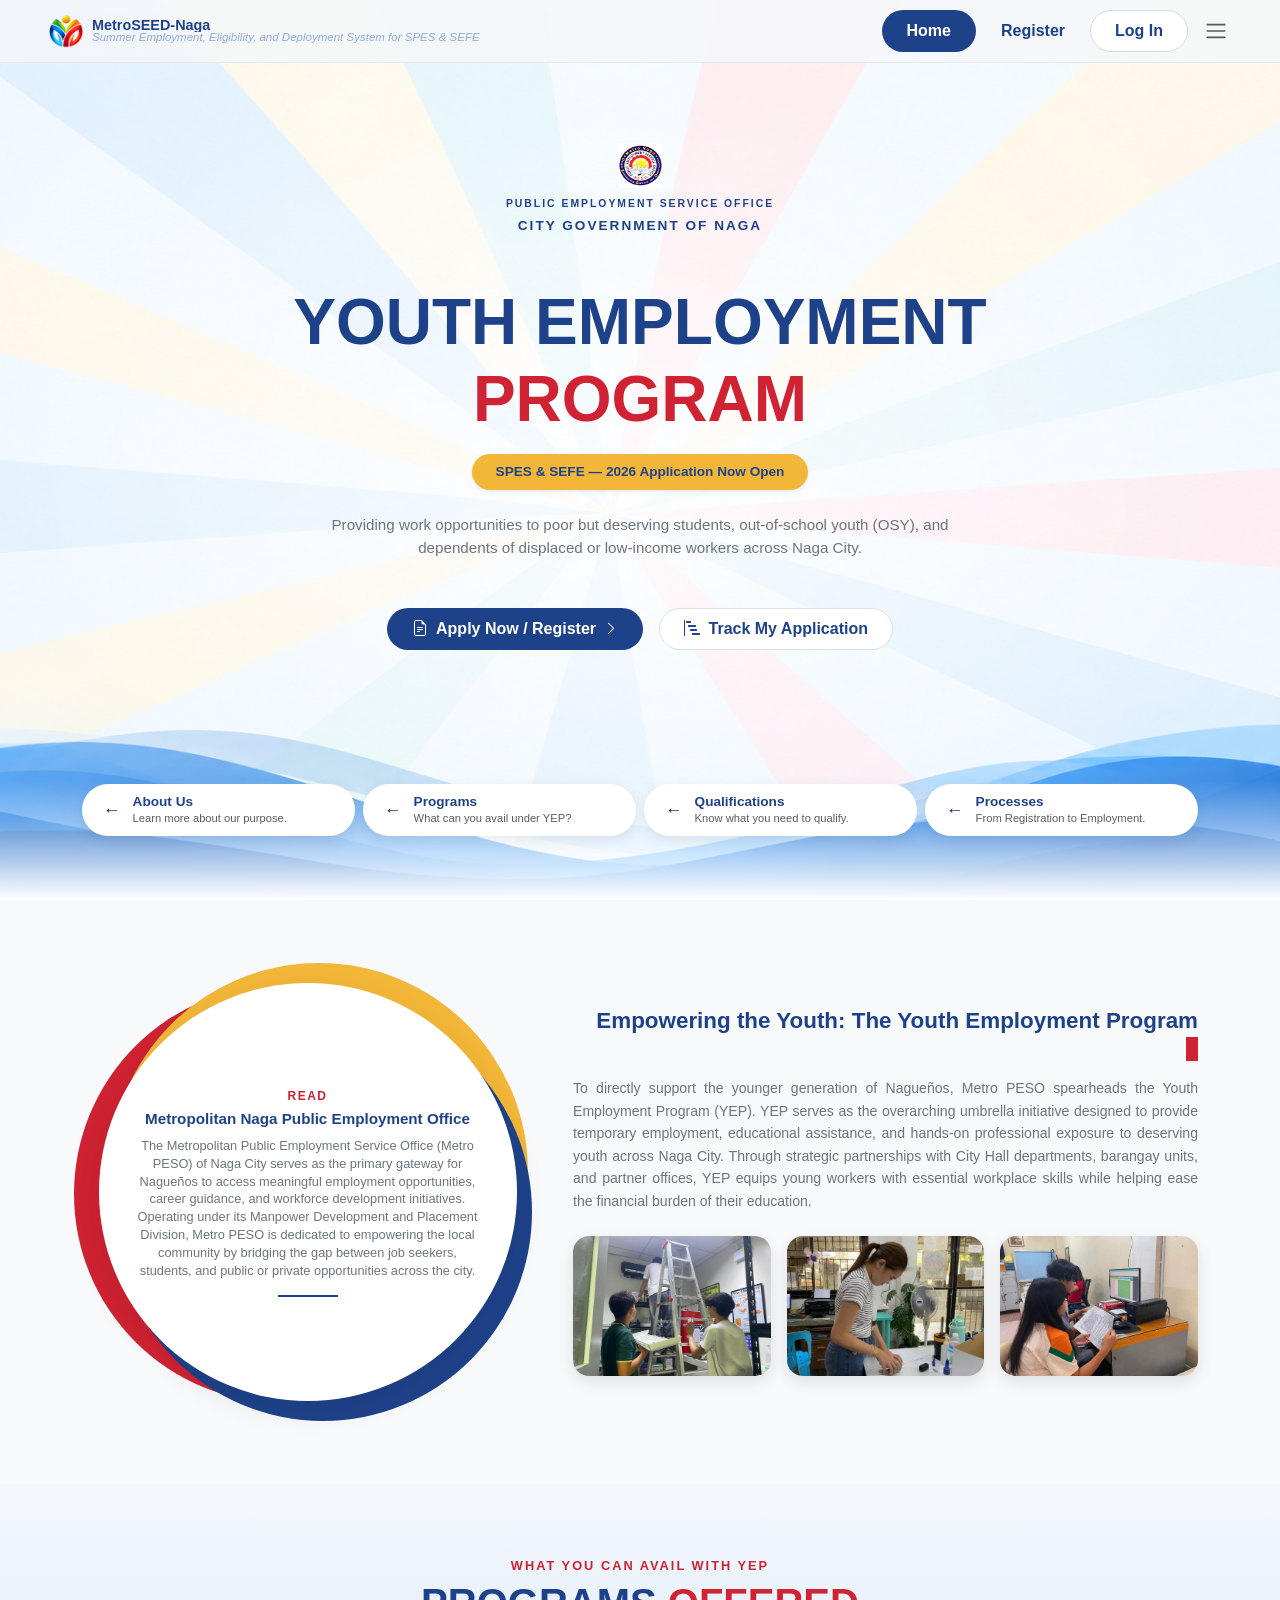
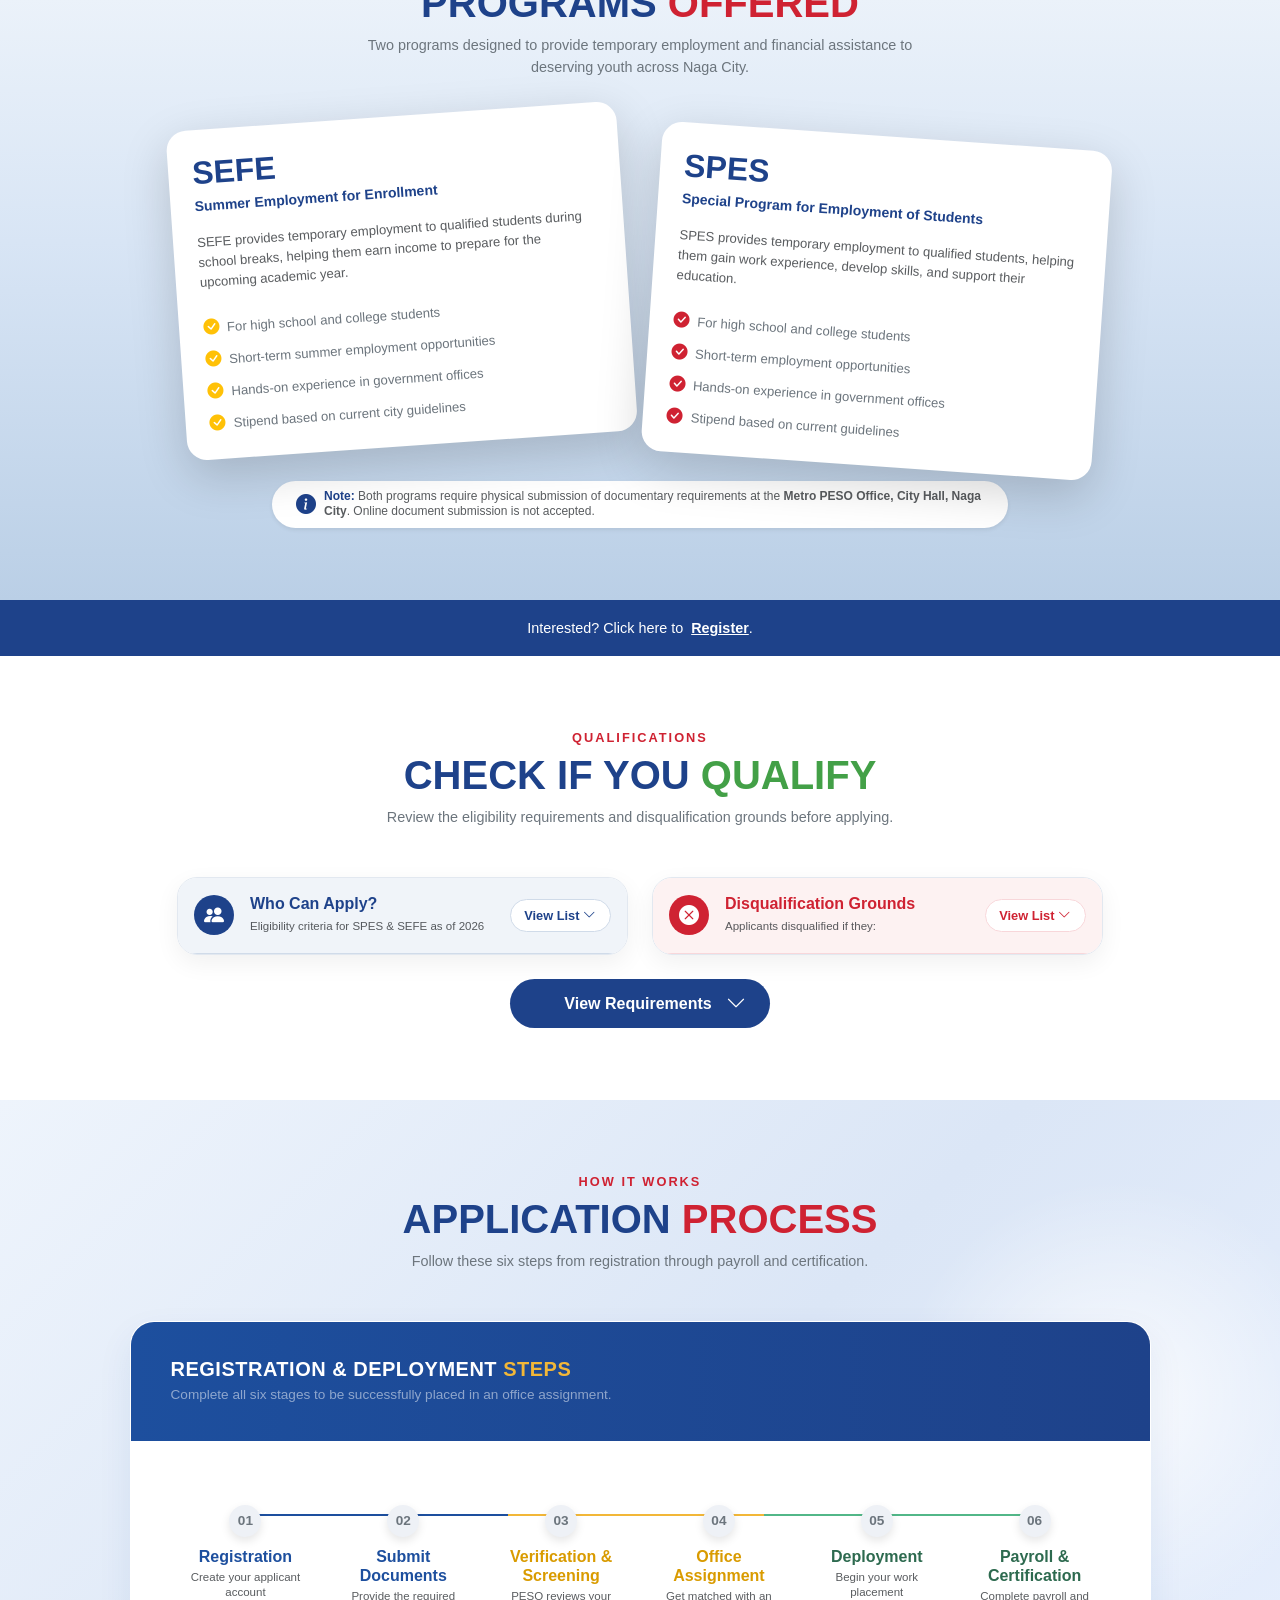
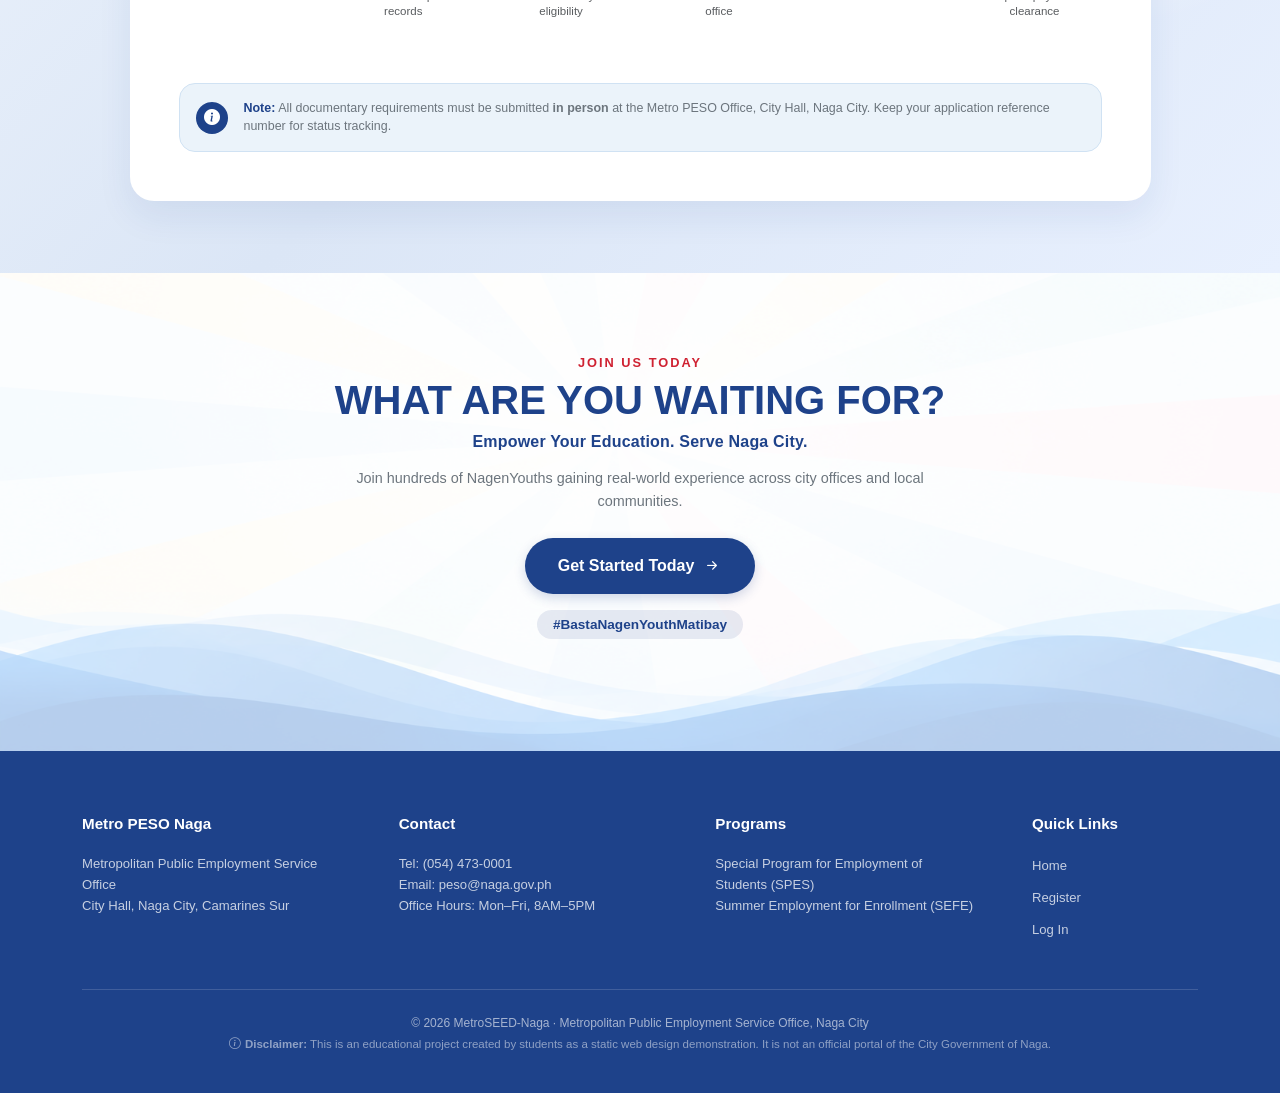
==== commit e283d5ce: "Fav icon, spacing, bootstrap link, circle sizes" ====
--- a/index.html
+++ b/index.html
@@ -4,30 +4,18 @@
   <meta charset="UTF-8">
   <meta name="viewport" content="width=device-width, initial-scale=1.0"/>
   <title>Youth Employment Program - Naga City</title>
+  <link rel="stylesheet" href="bootstrap.min.css"> 
+  <link rel="stylesheet" href="https://cdn.jsdelivr.net/npm/bootstrap-icons@1.11.1/font/bootstrap-icons.css" />
+  <link rel="stylesheet" href="stylesheet.css" />  
+  <link rel="icon" type="image/png" href="photos/fav icon/fav-icon.png"/>
 
-
-  <!-- Bootstrap 5 CSS -->
-  <link href="https://cdn.jsdelivr.net/npm/bootstrap@5.3.2/dist/css/bootstrap.min.css" rel="stylesheet" />
-  <!-- Bootstrap Icons -->
-  <link rel="stylesheet" href="https://cdn.jsdelivr.net/npm/bootstrap-icons@1.11.1/font/bootstrap-icons.css" />
-
-  <link rel="stylesheet" href="stylesheet.css" />  
-  
 </head>
-
-
 <body>
-
-  <!-- HERO SECTION WITH CROPPED BACKGROUND -->
   <section class="hero-section d-flex flex-column justify-content-between pb-4">
-    
-    <!-- FIXED SEMI-TRANSPARENT NAVBAR -->
     <nav class="navbar fixed-navbar">
       <div class="container-fluid px-3 px-lg-5 d-flex align-items-center justify-content-between">
-        
-        <!-- BRAND / LOGO -->
         <a class="navbar-brand d-flex align-items-center gap-2 me-auto overflow-hidden" href="#" style="max-width: calc(100% - 60px);">
-          <img src="photos/metro-peso-seal.png" alt="Logo" width="36" height="36" class="d-inline-block flex-shrink-0" />
+          <img src="photos/metro-seed-logo.png" alt="Logo" width="36" height="36" class="d-inline-block flex-shrink-0" />
           <div class="d-flex flex-column lh-1 overflow-hidden">
             <span class="fw-bold text-navy text-truncate" style="font-size: clamp(0.75rem, 2.5vw, 0.9rem); color: #1e428a;">
               MetroSEED-Naga
@@ -37,12 +25,7 @@
             </span>
           </div>
         </a>
-
-        <!-- INLINE NAV ITEMS (VISIBLE ON LARGE SCREENS ONLY) -->
-        <!-- RIGHT SIDE CONTAINER (INLINE BUTTONS + HAMBURGER DROPDOWN) -->
         <div class="d-flex align-items-center gap-2 ms-auto flex-shrink-0">
-          
-          <!-- INLINE NAV ITEMS (VISIBLE ON LARGE SCREENS ONLY) -->
           <div class="d-none d-lg-flex align-items-center gap-2">
             <a class="btn text-white px-4 py-2 rounded-pill fw-semibold bg-navy text-nowrap" href="#" style="background-color: #1e428a;">
               Home
@@ -54,16 +37,11 @@
               Log In
             </a>
           </div>
-
-          <!-- HAMBURGER DROPDOWN MENU -->
           <div class="dropdown">
             <button class="btn border-0 shadow-none p-1" type="button" id="mainMenuDropdown" data-bs-toggle="dropdown" aria-expanded="false">
               <span class="navbar-toggler-icon"></span>
             </button>
-
-            <!-- DROPDOWN BOX CONTENT -->
             <ul class="dropdown-menu dropdown-menu-end custom-dropdown-menu p-2 mt-2" aria-labelledby="mainMenuDropdown">
-              <!-- MOBILE-ONLY ITEMS (Home, Register, Log In) -->
               <li class="d-lg-none">
                 <a class="dropdown-item btn text-white rounded-pill fw-semibold text-center mb-1 bg-navy" href="#" style="background-color: #1e428a; color: #ffffff !important;">
                   Home
@@ -80,8 +58,6 @@
                 </a>
               </li>
               <li class="d-lg-none"><hr class="dropdown-divider my-1"></li>
-
-              <!-- COMMON DROPDOWN ITEMS -->
               <li>
                 <a class="dropdown-item fw-semibold py-2 text-navy d-flex align-items-center gap-2" href="#more-info" style="color: #1e428a;">
                   <i class="bi bi-info-circle text-red"></i> About Us
@@ -93,59 +69,43 @@
                 </a>
               </li>
               <li>
-                <!-- LINK TO QUALIFICATIONS SECTION -->
                 <a class="dropdown-item fw-semibold py-2 text-navy d-flex align-items-center gap-2" href="#qualifications" style="color: #1e428a;">
                   <i class="bi bi-check-circle text-red"></i> Qualifications
                 </a>
               </li>
               <li>
-                <!-- LINK TO PROCESSES SECTION -->
                 <a class="dropdown-item fw-semibold py-2 text-navy d-flex align-items-center gap-2" href="#processes" style="color: #1e428a;">
                   <i class="bi bi-diagram-3 text-red"></i> Processes
                 </a>
               </li>
             </ul>
           </div>
-
-        </div>
+        </div>
+      </div>
     </nav>
-
-    <!-- HERO MAIN CONTENT -->
     <div class="container text-center py-4 my-auto">
-      <!-- City Seal / Emblem -->
       <div class="mb-2">
         <img src="photos/metro-peso-seal.png" alt="Metro Peso Seal" width="45" height="45" />
       </div>
-
       <p class="text-uppercase text-navy fw-bold tracking-wide mb-1" style="font-size: 0.65rem; letter-spacing: 2px;">
         PUBLIC EMPLOYMENT SERVICE OFFICE
       </p>
-
-      <!-- Sub-heading -->
       <p class="text-uppercase text-navy fw-bold tracking-wide mb-4" style="font-size: 0.85rem; letter-spacing: 2px;">
         CITY GOVERNMENT OF NAGA
-      </p>
-
-      <!-- Main Titles -->
+      </p><br>
       <h1 class="display-3 fw-black text-navy fw-extrabold text-uppercase mb-0" style="font-weight: 900;">
         YOUTH EMPLOYMENT
       </h1>
-      <h1 class="display-3 fw-black text-red fw-extrabold text-uppercase mb-3" style="font-weight: 900;">
-        PROGRAM
+      <h1 class="display-3 fw-black text-red fw-extrabold text-uppercase mb-3 " style="font-weight: 900;">
+        PROGRAM 
       </h1>
-
-      <!-- Open Status Badge -->
       <div class="d-inline-block btn-badge px-4 py-2 mb-4 shadow-sm">
         SPES & SEFE — 2026 Application Now Open
-      </div>
-
-      <!-- Description Paragraph -->
+      </div> 
       <p class="text-secondary mx-auto mb-4" style="max-width: 650px; font-size: 0.95rem;">
         Providing work opportunities to poor but deserving students, out-of-school youth (OSY), 
         and dependents of displaced or low-income workers across Naga City.
-      </p>
-
-      <!-- Call To Action Buttons -->
+      </p> <br>
       <div class="d-flex flex-sm-row flex-column justify-content-center align-items-center gap-3">
         <a href="registration.html" class="btn bg-navy text-white rounded-pill px-4 py-2 fw-semibold d-flex align-items-center gap-2">
           <i class="bi bi-file-earmark-text"></i> Apply Now / Register <i class="bi bi-chevron-right small"></i>
@@ -155,8 +115,6 @@
         </a>
       </div>
     </div>
-
-    <!-- GRADIENT TRANSITION CONTAINER FOR QUICK LINK CARDS -->
     <div class="hero-transition-gradient">
       <div class="container">
         <div class="row g-2 justify-content-center">
@@ -169,7 +127,6 @@
               </div>
             </a>
           </div>
-
           <div class="col-6 col-md-3">
             <a href="#programs" class="hero-nav-card">
               <span class="card-icon-arrow">&larr;</span>
@@ -179,8 +136,6 @@
               </div>
             </a>
           </div>
-
-          <!-- QUALIFICATIONS PILL -->
           <div class="col-6 col-md-3">
             <a href="#qualifications" class="hero-nav-card">
               <span class="card-icon-arrow">&larr;</span>
@@ -190,8 +145,6 @@
               </div>
             </a>
           </div>
-
-          <!-- PROCESSES PILL -->
           <div class="col-6 col-md-3">
             <a href="#processes" class="hero-nav-card">
               <span class="card-icon-arrow">&larr;</span>
@@ -200,88 +153,60 @@
                 <div class="text-muted" style="font-size: 0.7rem;">From Registration to Employment.</div>
               </div>
             </a>
-        </div>
-        </div>
-      </div>
-    </div>
-
+          </div>
+        </div>
+      </div>
+    </div>
   </section>
-
-  <!-- ABOUT US / METRO PESO & YEP SECTION (THREE CIRCLE BADGE) -->
-<section id="more-info" class="bg-light py-5">
-  <div class="container py-4">
-    <div class="row align-items-center gy-5">
-      
-      <!-- LEFT COLUMN: OVERLAPPING CIRCLE GRAPHIC -->
-      <div class="col-lg-5 col-md-10 mx-auto">
-        <div class="circle-badge-container">
-          <!-- Background Layer Circles -->
-          <div class="circle-red"></div>
-          <div class="circle-yellow"></div>
-          <div class="circle-blue"></div>
-
-          <!-- Foreground White Content Circle -->
-          <div class="circle-white-content">
-            <span class="text-red text-uppercase fw-semibold mb-1" style="letter-spacing: 1.5px; font-size: 0.75rem;">
-              READ
-            </span>
-            <!-- REVISED: Increased font-weight for Metropolitan Naga title -->
-            <h2 class="fw-black text-navy h5 mb-2" style="font-size: 0.95rem; line-height: 1.3; font-weight: 800;">
-              Metropolitan Naga Public Employment Office
+  <section id="more-info" class="bg-light py-5">
+    <div class="container py-4">
+      <div class="row align-items-center gy-5">
+        <div class="col-lg-5 col-md-10 mx-auto">
+          <div class="circle-badge-container">
+            <div class="circle-red"></div>
+            <div class="circle-yellow"></div>
+            <div class="circle-blue"></div>
+            <div class="circle-white-content">
+              <span class="text-red text-uppercase fw-semibold mb-1" style="letter-spacing: 1.5px; font-size: 0.75rem;">
+                READ
+              </span>
+              <h2 class="fw-black text-navy h5 mb-2" style="font-size: 0.95rem; line-height: 1.3; font-weight: 800;">
+                Metropolitan Naga Public Employment Office
+              </h2>
+              <p class="text-secondary small mb-0" style="font-size: 0.8rem; line-height: 1.4;">
+                The Metropolitan Public Employment Service Office (Metro PESO) of Naga City serves as the primary gateway for Nagueños to access meaningful employment opportunities, career guidance, and workforce development initiatives. Operating under its Manpower Development and Placement Division, Metro PESO is dedicated to empowering the local community by bridging the gap between job seekers, students, and public or private opportunities across the city.
+              </p>
+              <div class="blue-divider"></div>
+            </div>
+          </div>
+        </div>
+        <div class="col-lg-7">
+          <div class="ps-lg-3">
+            <h2 class="fw-bold text-navy mb-3 text-end" style="font-size: 1.4rem;">
+              <span>Empowering the Youth: The Youth Employment Program</span>
+              <span class="accent-block-red"></span>
             </h2>
-            <p class="text-secondary small mb-0" style="font-size: 0.7rem; line-height: 1.4;">
-              The Metropolitan Public Employment Service Office (Metro PESO) of Naga City serves as the primary gateway for Nagueños to access meaningful employment opportunities, career guidance, and workforce development initiatives. Operating under its Manpower Development and Placement Division, Metro PESO is dedicated to empowering the local community by bridging the gap between job seekers, students, and public or private opportunities across the city.
+            <p class="text-secondary mb-4" style="font-size: 0.88rem; line-height: 1.6; text-align: justify;">
+              To directly support the younger generation of Nagueños, Metro PESO spearheads the Youth Employment Program (YEP). YEP serves as the overarching umbrella initiative designed to provide temporary employment, educational assistance, and hands-on professional exposure to deserving youth across Naga City. Through strategic partnerships with City Hall departments, barangay units, and partner offices, YEP equips young workers with essential workplace skills while helping ease the financial burden of their education.
             </p>
-            <div class="blue-divider"></div>
-          </div>
-        </div>
-      </div>
-
-      <!-- RIGHT COLUMN: YEP SECTION CONTENT & IMAGES -->
-      <div class="col-lg-7">
-        <div class="ps-lg-3">
-          
-          <!-- REVISED: Added w-100 and justify-content-between to push the red block to the far right edge -->
-          <!-- HTML (homepage.md) -->
-          <!-- HTML (homepage.md) -->
-<!-- REVISED: text-end right-aligns the heading and moves it away from the left circle graphic -->
-          <h2 class="fw-bold text-navy mb-3 text-end" style="font-size: 1.4rem;">
-            <span>Empowering the Youth: The Youth Employment Program</span>
-            <span class="accent-block-red"></span>
-          </h2>
-
-          <!-- Paragraph Text -->
-          <p class="text-secondary mb-4" style="font-size: 0.88rem; line-height: 1.6; text-align: justify;">
-            To directly support the younger generation of Nagueños, Metro PESO spearheads the Youth Employment Program (YEP). YEP serves as the overarching umbrella initiative designed to provide temporary employment, educational assistance, and hands-on professional exposure to deserving youth across Naga City. Through strategic partnerships with City Hall departments, barangay units, and partner offices, YEP equips young workers with essential workplace skills while helping ease the financial burden of their education.
-          </p>
-
-          <!-- 3-Image Gallery Row -->
-          <div class="row g-3">
-            <div class="col-4">
-              <img src="photos/ACTIVITIES/ACT1.jpg" alt="YEP Activity 1" class="yep-img-card">
-            </div>
-            <div class="col-4">
-              <img src="photos/ACTIVITIES/ACT2.png" alt="YEP Activity 2" class="yep-img-card">
-            </div>
-            <div class="col-4">
-              <img src="photos/ACTIVITIES/ACT3.png" alt="YEP Activity 3" class="yep-img-card">
-            </div>
-          </div>
-
-        </div>
-      </div>
-
-    </div>
-  </div>
-</section>
-
- <!-- ==========================================
-       3. PROGRAMS OFFERED SECTION
-       ========================================== -->
+            <div class="row g-3">
+              <div class="col-4">
+                <img src="photos/ACTIVITIES/ACT1.jpg" alt="YEP Activity 1" class="yep-img-card">
+              </div>
+              <div class="col-4">
+                <img src="photos/ACTIVITIES/ACT2.png" alt="YEP Activity 2" class="yep-img-card">
+              </div>
+              <div class="col-4">
+                <img src="photos/ACTIVITIES/ACT3.png" alt="YEP Activity 3" class="yep-img-card">
+              </div>
+            </div>
+          </div>
+        </div>
+      </div>
+    </div>
+  </section>
   <section id="programs" class="programs-section py-5">
     <div class="container py-4">
-      
-      <!-- SECTION HEADER -->
       <div class="text-center mb-5">
         <p class="text-uppercase text-red fw-bold mb-1" style="font-size: 0.8rem; letter-spacing: 2px;">
           WHAT YOU CAN AVAIL WITH YEP
@@ -293,20 +218,14 @@
           Two programs designed to provide temporary employment and financial assistance to deserving youth across Naga City.
         </p>
       </div>
-
-      <!-- PROGRAM CARDS (STAGGERED ON LARGE, EQUAL ON MEDIUM) -->
       <div class="row g-4 justify-content-center align-items-stretch mb-4">
-        
-        <!-- SEFE CARD -->
         <div class="col-lg-5 col-md-6 d-flex">
           <div class="card program-card sefe-card h-100 shadow-lg border-0 p-4">
             <h3 class="fw-bold text-navy h2 mb-1" style="font-weight: 800;">SEFE</h3>
             <p class="fw-semibold text-navy small mb-3">Summer Employment for Enrollment</p>
-            
             <p class="text-muted small mb-4" style="font-size: 0.82rem; line-height: 1.5;">
               SEFE provides temporary employment to qualified students during school breaks, helping them earn income to prepare for the upcoming academic year.
             </p>
-
             <ul class="list-unstyled d-flex flex-column gap-2 mb-0 mt-auto" style="font-size: 0.82rem;">
               <li class="d-flex align-items-center gap-2">
                 <i class="bi bi-check-circle-fill text-warning fs-6"></i>
@@ -327,17 +246,13 @@
             </ul>
           </div>
         </div>
-
-        <!-- SPES CARD -->
         <div class="col-lg-5 col-md-6 d-flex">
           <div class="card program-card spes-card h-100 shadow-lg border-0 p-4">
             <h3 class="fw-bold text-navy h2 mb-1" style="font-weight: 800;">SPES</h3>
             <p class="fw-semibold text-navy small mb-3">Special Program for Employment of Students</p>
-            
             <p class="text-muted small mb-4" style="font-size: 0.82rem; line-height: 1.5;">
               SPES provides temporary employment to qualified students, helping them gain work experience, develop skills, and support their education.
             </p>
-
             <ul class="list-unstyled d-flex flex-column gap-2 mb-0 mt-auto" style="font-size: 0.82rem;">
               <li class="d-flex align-items-center gap-2">
                 <i class="bi bi-check-circle-fill text-red fs-6"></i>
@@ -358,10 +273,7 @@
             </ul>
           </div>
         </div>
-
-      </div>
-
-      <!-- NOTE PILL BANNER -->
+      </div>
       <div class="row justify-content-center mt-4">
         <div class="col-lg-8">
           <div class="bg-white rounded-pill px-4 py-2 shadow-sm d-flex align-items-center gap-2 text-start">
@@ -372,444 +284,343 @@
           </div>
         </div>
       </div>
-
     </div>
   </section>
-
-  <!-- BLUE FOOTER BANNER (RESPONSIVE & MOBILE-FRIENDLY) -->
-<div class="bg-navy py-3 px-3 text-center text-white w-100 position-relative" style="z-index: 10;">
-  <span class="fw-light d-inline-block" style="font-size: clamp(0.8rem, 2.5vw, 0.9rem); line-height: 1.4;">
-    Interested? Click here to <a href="#" class="text-white fw-bold text-decoration-underline ms-1">Register</a>.
-  </span>
-</div>
-
- <!-- QUALIFICATIONS SECTION WITH COLLAPSIBLE BULLET LISTS -->
-<section id="qualifications" class="qualifications-section py-5">
-  <div class="container py-4 position-relative" style="z-index: 2;">
-    
-    <!-- SECTION HEADER -->
-    <div class="text-center mb-5">
-      <p class="text-uppercase text-red fw-bold mb-1" style="font-size: 0.8rem; letter-spacing: 2px;">
-        QUALIFICATIONS
-      </p>
-      <h2 class="display-6 fw-black text-navy fw-extrabold text-uppercase mb-2" style="font-weight: 900;">
-        CHECK IF YOU <span style="color: #43a047;">QUALIFY</span>
-      </h2>
-      <p class="text-secondary small mx-auto" style="max-width: 550px; font-size: 0.9rem;">
-        Review the eligibility requirements and disqualification grounds before applying.
-      </p>
-    </div>
-
-    <!-- ELIGIBILITY & DISQUALIFICATION CARDS GRID -->
-    <div class="row g-4 justify-content-center align-items-start mb-4">
-      
-      <!-- LEFT CARD: WHO CAN APPLY? -->
-      <div class="col-lg-5 col-md-6">
-        <div class="qual-card qual-card-blue w-100">
-          
-          <!-- Card Header & Toggle Row -->
-          <div class="qual-header-blue p-3 d-flex align-items-center justify-content-between">
-            <div class="d-flex align-items-center gap-3">
-              <div class="icon-badge-blue d-flex align-items-center justify-content-center flex-shrink-0">
-                <i class="bi bi-people-fill fs-5"></i>
-              </div>
-              <div>
-                <h3 class="fw-bold text-navy h6 mb-0">Who Can Apply?</h3>
-                <span class="text-muted" style="font-size: 0.72rem;">Eligibility criteria for SPES & SEFE as of 2026</span>
-              </div>
-            </div>
-
-            <!-- Dropdown Toggle Button -->
-            <button class="btn qual-toggle-btn qual-toggle-btn-blue collapsed d-flex align-items-center gap-1 flex-shrink-0 ms-2" type="button" data-bs-toggle="collapse" data-bs-target="#whoCanApplyList" aria-expanded="false" aria-controls="whoCanApplyList">
-              <span>View List</span>
-              <i class="bi bi-chevron-down"></i>
-            </button>
-          </div>
-
-          <!-- Collapsible Criteria List -->
-          <div class="collapse" id="whoCanApplyList">
-            <div class="p-3 bg-white">
-              <ul class="list-unstyled mb-0" style="font-size: 0.83rem;">
-                <li class="qual-list-item d-flex align-items-start gap-2">
-                  <span class="qual-check-icon d-flex align-items-center justify-content-center flex-shrink-0 mt-1"><i class="bi bi-check-lg"></i></span>
-                  <span class="text-secondary">Enrolled or incoming Grade 12, 1st-year college, or higher college students</span>
-                </li>
-                <li class="qual-list-item d-flex align-items-start gap-2">
-                  <span class="qual-check-icon d-flex align-items-center justify-content-center flex-shrink-0 mt-1"><i class="bi bi-check-lg"></i></span>
-                  <span class="text-secondary">Out-of-School Youth (OSY)</span>
-                </li>
-                <li class="qual-list-item d-flex align-items-start gap-2">
-                  <span class="qual-check-icon d-flex align-items-center justify-content-center flex-shrink-0 mt-1"><i class="bi bi-check-lg"></i></span>
-                  <span class="text-secondary">Dependents of low-income or displaced workers</span>
-                </li>
-                <li class="qual-list-item d-flex align-items-start gap-2">
-                  <span class="qual-check-icon d-flex align-items-center justify-content-center flex-shrink-0 mt-1"><i class="bi bi-check-lg"></i></span>
-                  <span class="text-secondary">Family income does not exceed ₱146,766 per year</span>
-                </li>
-                <li class="qual-list-item d-flex align-items-start gap-2">
-                  <span class="qual-check-icon d-flex align-items-center justify-content-center flex-shrink-0 mt-1"><i class="bi bi-check-lg"></i></span>
-                  <span class="text-secondary">GWA of 85% or higher with no failing grades</span>
-                </li>
-                <li class="qual-list-item d-flex align-items-start gap-2">
-                  <span class="qual-check-icon d-flex align-items-center justify-content-center flex-shrink-0 mt-1"><i class="bi bi-check-lg"></i></span>
-                  <span class="text-secondary">Financial aid does not exceed ₱5,000 per semester</span>
-                </li>
-                <li class="qual-list-item d-flex align-items-start gap-2">
-                  <span class="qual-check-icon d-flex align-items-center justify-content-center flex-shrink-0 mt-1"><i class="bi bi-check-lg"></i></span>
-                  <span class="text-secondary">Aged 18–30 (priority, especially solo parent or PWD dependents)</span>
-                </li>
-              </ul>
-            </div>
-          </div>
-
-        </div>
-      </div>
-
-      <!-- RIGHT CARD: DISQUALIFICATION GROUNDS -->
-      <div class="col-lg-5 col-md-6">
-        <div class="qual-card qual-card-red w-100">
-          
-          <!-- Card Header & Toggle Row -->
-          <div class="qual-header-red p-3 d-flex align-items-center justify-content-between">
-            <div class="d-flex align-items-center gap-3">
-              <div class="icon-badge-red d-flex align-items-center justify-content-center flex-shrink-0">
-                <i class="bi bi-x-circle-fill fs-5"></i>
-              </div>
-              <div>
-                <h3 class="fw-bold text-red h6 mb-0">Disqualification Grounds</h3>
-                <span class="text-muted" style="font-size: 0.72rem;">Applicants disqualified if they:</span>
-              </div>
-            </div>
-
-            <!-- Dropdown Toggle Button -->
-            <button class="btn qual-toggle-btn qual-toggle-btn-red collapsed d-flex align-items-center gap-1 flex-shrink-0 ms-2" type="button" data-bs-toggle="collapse" data-bs-target="#disqualificationList" aria-expanded="false" aria-controls="disqualificationList">
-              <span>View List</span>
-              <i class="bi bi-chevron-down"></i>
-            </button>
-          </div>
-
-          <!-- Collapsible Disqualification List -->
-          <div class="collapse" id="disqualificationList">
-            <div class="p-3 bg-white">
-              <ul class="list-unstyled mb-0" style="font-size: 0.83rem;">
-                <li class="qual-list-item d-flex align-items-start gap-2">
-                  <span class="qual-cross-icon d-flex align-items-center justify-content-center flex-shrink-0 mt-1"><i class="bi bi-x-lg"></i></span>
-                  <span class="text-secondary">Drop any subject during the program period</span>
-                </li>
-                <li class="qual-list-item d-flex align-items-start gap-2">
-                  <span class="qual-cross-icon d-flex align-items-center justify-content-center flex-shrink-0 mt-1"><i class="bi bi-x-lg"></i></span>
-                  <span class="text-secondary">Receive non-RA 10931 financial aid exceeding ₱5,000/semester</span>
-                </li>
-                <li class="qual-list-item d-flex align-items-start gap-2">
-                  <span class="qual-cross-icon d-flex align-items-center justify-content-center flex-shrink-0 mt-1"><i class="bi bi-x-lg"></i></span>
-                  <span class="text-secondary">Are graduating college students </span>
-                </li>
-                <li class="qual-list-item d-flex align-items-start gap-2">
-                  <span class="qual-cross-icon d-flex align-items-center justify-content-center flex-shrink-0 mt-1"><i class="bi bi-x-lg"></i></span>
-                  <span class="text-secondary">Are enrolled in summer classes or OJT</span>
-                </li>
-                <li class="qual-list-item d-flex align-items-start gap-2">
-                  <span class="qual-cross-icon d-flex align-items-center justify-content-center flex-shrink-0 mt-1"><i class="bi bi-x-lg"></i></span>
-                  <span class="text-secondary">Fail to submit complete requirements before the deadline</span>
-                </li>
-                <li class="qual-list-item d-flex align-items-start gap-2">
-                  <span class="qual-cross-icon d-flex align-items-center justify-content-center flex-shrink-0 mt-1"><i class="bi bi-x-lg"></i></span>
-                  <span class="text-secondary">Have another family member currently enrolled in the program</span>
-                </li>
-              </ul>
-            </div>
-          </div>
-
-        </div>
-      </div>
-
-    </div>
-
-    <!-- VIEW REQUIREMENTS DROPDOWN TOGGLE BUTTON -->
-    <div class="d-flex flex-column align-items-center mt-4">
-      <button class="btn requirements-pill-btn collapsed d-flex align-items-center justify-content-between" type="button" data-bs-toggle="collapse" data-bs-target="#requirementsDropdown" aria-expanded="false" aria-controls="requirementsDropdown">
-        <span class="mx-auto ps-3">View Requirements</span>
-        <i class="bi bi-chevron-down fs-5"></i>
-      </button>
-
-      <!-- COLLAPSIBLE REQUIREMENTS CONTENT BOX -->
-      <div class="collapse w-100 max-w-lg mt-3" id="requirementsDropdown" style="max-width: 750px;">
-        <div class="card card-body border-0 shadow-lg rounded-4 p-4 text-start">
-          <h4 class="fw-bold text-navy h6 mb-3 border-bottom pb-2">
-            <i class="bi bi-file-earmark-check-fill text-red me-2"></i>Documentary Requirements Checklist
-          </h4>
-          <div class="row g-3" style="font-size: 0.85rem;">
-            <div class="col-md-6">
-              <ul class="list-unstyled d-flex flex-column gap-2 mb-0">
-                <li class="d-flex align-items-center gap-2">
-                  <i class="bi bi-file-earmark-text text-navy"></i>
-                  <span>Duly accomplished SPES / SEFE Application Form</span>
-                </li>
-                <li class="d-flex align-items-center gap-2">
-                  <i class="bi bi-file-earmark-text text-navy"></i>
-                  <span>PSA Birth Certificate / Local Civil Registry Copy</span>
-                </li>
-                <li class="d-flex align-items-center gap-2">
-                  <i class="bi bi-file-earmark-text text-navy"></i>
-                  <span>Form 138 (Report Card) or Official Transcript of Records (GWA of at least 85%)</span>
-                </li>
-              </ul>
-            </div>
-            <div class="col-md-6">
-              <ul class="list-unstyled d-flex flex-column gap-2 mb-0">
-                <li class="d-flex align-items-center gap-2">
-                  <i class="bi bi-file-earmark-text text-navy"></i>
-                  <span>Barangay Certificate of Indigency</span>
-                </li>
-                <li class="d-flex align-items-center gap-2">
-                  <i class="bi bi-file-earmark-text text-navy"></i>
-                  <span>Parents' Income Tax Return (ITR) or Tax Exemption Certificate</span>
-                </li>
-                <li class="d-flex align-items-center gap-2">
-                  <i class="bi bi-file-earmark-text text-navy"></i>
-                  <span>Certificate of Non-Receipt of Financial Aid exceeding ₱5,000</span>
-                </li>
-              </ul>
-            </div>
-          </div>
-        </div>
-      </div>
-
-    </div>
-
+  <div class="bg-navy py-3 px-3 text-center text-white w-100 position-relative" style="z-index: 10;">
+    <span class="fw-light d-inline-block" style="font-size: clamp(0.8rem, 2.5vw, 0.9rem); line-height: 1.4;">
+      Interested? Click here to <a href="registration.html" class="text-white fw-bold text-decoration-underline ms-1">Register</a>.
+    </span>
   </div>
-</section>
-
-<!-- APPLICATION PROCESS SECTION -->
-<section id="processes" class="processes-section py-5">
-  <div class="container py-4">
-    
-    <!-- SECTION HEADER -->
-    <div class="text-center mb-5">
-      <p class="text-uppercase text-red fw-bold mb-1" style="font-size: 0.8rem; letter-spacing: 2px;">
-        HOW IT WORKS
-      </p>
-      <h2 class="display-6 fw-black text-navy fw-extrabold text-uppercase mb-2" style="font-weight: 900;">
-        APPLICATION <span class="text-red">PROCESS</span>
-      </h2>
-      <p class="text-secondary small mx-auto" style="max-width: 550px; font-size: 0.9rem;">
-        Follow these six steps from registration through payroll and certification.
-      </p>
-    </div>
-
-    <!-- MAIN PROCESS CARD CONTAINER -->
-    <div class="row justify-content-center">
-      <div class="col-lg-11">
-        <div class="process-main-card">
-          
-          <!-- NAVY HEADER BANNER -->
-          <div class="process-header-banner text-white">
-            <h3 class="fw-bold mb-1 text-uppercase" style="font-size: 1.25rem; letter-spacing: 0.5px;">
-              REGISTRATION & DEPLOYMENT <span style="color: #f2b738;">STEPS</span>
-            </h3>
-            <p class="mb-0 text-white-50 small" style="font-size: 0.85rem;">
-              Complete all six stages to be successfully placed in an office assignment.
-            </p>
-          </div>
-
-          <!-- STEPS TIMELINE BODY -->
-          <div class="p-4 p-md-5">
-            <div class="timeline-container">
-              
-              <!-- Connecting Horizontal Line (Desktop) -->
-              <div class="timeline-connecting-line d-none d-lg-block"></div>
-
-              <!-- 6 STEPS GRID -->
-              <div class="row g-4 text-center justify-content-center">
-                
-                <!-- STEP 01 -->
-                <div class="col-lg-2 col-md-4 col-6 step-node">
-                  <div class="step-circle bg-step-blue">01</div>
-                  <h4 class="fw-bold text-step-blue h6 mb-1">Registration</h4>
-                  <p class="text-muted mb-0" style="font-size: 0.72rem; line-height: 1.3;">
-                    Create your applicant account
-                  </p>
+  <section id="qualifications" class="qualifications-section py-5">
+    <div class="container py-4 position-relative" style="z-index: 2;">
+      <div class="text-center mb-5">
+        <p class="text-uppercase text-red fw-bold mb-1" style="font-size: 0.8rem; letter-spacing: 2px;">
+          QUALIFICATIONS
+        </p>
+        <h2 class="display-6 fw-black text-navy fw-extrabold text-uppercase mb-2" style="font-weight: 900;">
+          CHECK IF YOU <span style="color: #43a047;">QUALIFY</span>
+        </h2>
+        <p class="text-secondary small mx-auto" style="max-width: 550px; font-size: 0.9rem;">
+          Review the eligibility requirements and disqualification grounds before applying.
+        </p>
+      </div>
+      <div class="row g-4 justify-content-center align-items-start mb-4">
+        <div class="col-lg-5 col-md-6">
+          <div class="qual-card qual-card-blue w-100">
+            <div class="qual-header-blue p-3 d-flex align-items-center justify-content-between">
+              <div class="d-flex align-items-center gap-3">
+                <div class="icon-badge-blue d-flex align-items-center justify-content-center flex-shrink-0">
+                  <i class="bi bi-people-fill fs-5"></i>
                 </div>
-
-                <!-- STEP 02 -->
-                <div class="col-lg-2 col-md-4 col-6 step-node">
-                  <div class="step-circle bg-step-blue">02</div>
-                  <h4 class="fw-bold text-step-blue h6 mb-1">Submit Documents</h4>
-                  <p class="text-muted mb-0" style="font-size: 0.72rem; line-height: 1.3;">
-                    Provide the required records
-                  </p>
+                <div>
+                  <h3 class="fw-bold text-navy h6 mb-0">Who Can Apply?</h3>
+                  <span class="text-muted" style="font-size: 0.72rem;">Eligibility criteria for SPES & SEFE as of 2026</span>
                 </div>
-
-                <!-- STEP 03 -->
-                <div class="col-lg-2 col-md-4 col-6 step-node">
-                  <div class="step-circle bg-step-yellow">03</div>
-                  <h4 class="fw-bold text-step-yellow h6 mb-1">Verification & Screening</h4>
-                  <p class="text-muted mb-0" style="font-size: 0.72rem; line-height: 1.3;">
-                    PESO reviews your eligibility
-                  </p>
+              </div>
+              <button class="btn qual-toggle-btn qual-toggle-btn-blue collapsed d-flex align-items-center gap-1 flex-shrink-0 ms-2" type="button" data-bs-toggle="collapse" data-bs-target="#whoCanApplyList" aria-expanded="false" aria-controls="whoCanApplyList">
+                <span>View List</span>
+                <i class="bi bi-chevron-down"></i>
+              </button>
+            </div>
+            <div class="collapse" id="whoCanApplyList">
+              <div class="p-3 bg-white">
+                <ul class="list-unstyled mb-0" style="font-size: 0.83rem;">
+                  <li class="qual-list-item d-flex align-items-start gap-2">
+                    <span class="qual-check-icon d-flex align-items-center justify-content-center flex-shrink-0 mt-1"><i class="bi bi-check-lg"></i></span>
+                    <span class="text-secondary">Enrolled or incoming Grade 12, 1st-year college, or higher college students</span>
+                  </li>
+                  <li class="qual-list-item d-flex align-items-start gap-2">
+                    <span class="qual-check-icon d-flex align-items-center justify-content-center flex-shrink-0 mt-1"><i class="bi bi-check-lg"></i></span>
+                    <span class="text-secondary">Out-of-School Youth (OSY)</span>
+                  </li>
+                  <li class="qual-list-item d-flex align-items-start gap-2">
+                    <span class="qual-check-icon d-flex align-items-center justify-content-center flex-shrink-0 mt-1"><i class="bi bi-check-lg"></i></span>
+                    <span class="text-secondary">Dependents of low-income or displaced workers</span>
+                  </li>
+                  <li class="qual-list-item d-flex align-items-start gap-2">
+                    <span class="qual-check-icon d-flex align-items-center justify-content-center flex-shrink-0 mt-1"><i class="bi bi-check-lg"></i></span>
+                    <span class="text-secondary">Family income does not exceed ₱146,766 per year</span>
+                  </li>
+                  <li class="qual-list-item d-flex align-items-start gap-2">
+                    <span class="qual-check-icon d-flex align-items-center justify-content-center flex-shrink-0 mt-1"><i class="bi bi-check-lg"></i></span>
+                    <span class="text-secondary">GWA of 85% or higher with no failing grades</span>
+                  </li>
+                  <li class="qual-list-item d-flex align-items-start gap-2">
+                    <span class="qual-check-icon d-flex align-items-center justify-content-center flex-shrink-0 mt-1"><i class="bi bi-check-lg"></i></span>
+                    <span class="text-secondary">Financial aid does not exceed ₱5,000 per semester</span>
+                  </li>
+                  <li class="qual-list-item d-flex align-items-start gap-2">
+                    <span class="qual-check-icon d-flex align-items-center justify-content-center flex-shrink-0 mt-1"><i class="bi bi-check-lg"></i></span>
+                    <span class="text-secondary">Aged 18–30 (priority, especially solo parent or PWD dependents)</span>
+                  </li>
+                </ul>
+              </div>
+            </div>
+          </div>
+        </div>
+        <div class="col-lg-5 col-md-6">
+          <div class="qual-card qual-card-red w-100">
+            <div class="qual-header-red p-3 d-flex align-items-center justify-content-between">
+              <div class="d-flex align-items-center gap-3">
+                <div class="icon-badge-red d-flex align-items-center justify-content-center flex-shrink-0">
+                  <i class="bi bi-x-circle-fill fs-5"></i>
                 </div>
-
-                <!-- STEP 04 -->
-                <div class="col-lg-2 col-md-4 col-6 step-node">
-                  <div class="step-circle bg-step-yellow">04</div>
-                  <h4 class="fw-bold text-step-yellow h6 mb-1">Office Assignment</h4>
-                  <p class="text-muted mb-0" style="font-size: 0.72rem; line-height: 1.3;">
-                    Get matched with an office
-                  </p>
+                <div>
+                  <h3 class="fw-bold text-red h6 mb-0">Disqualification Grounds</h3>
+                  <span class="text-muted" style="font-size: 0.72rem;">Applicants disqualified if they:</span>
                 </div>
-
-                <!-- STEP 05 -->
-                <div class="col-lg-2 col-md-4 col-6 step-node">
-                  <div class="step-circle bg-step-green">05</div>
-                  <h4 class="fw-bold text-step-green h6 mb-1">Deployment</h4>
-                  <p class="text-muted mb-0" style="font-size: 0.72rem; line-height: 1.3;">
-                    Begin your work placement
-                  </p>
+              </div>
+              <button class="btn qual-toggle-btn qual-toggle-btn-red collapsed d-flex align-items-center gap-1 flex-shrink-0 ms-2" type="button" data-bs-toggle="collapse" data-bs-target="#disqualificationList" aria-expanded="false" aria-controls="disqualificationList">
+                <span>View List</span>
+                <i class="bi bi-chevron-down"></i>
+              </button>
+            </div>
+            <div class="collapse" id="disqualificationList">
+              <div class="p-3 bg-white">
+                <ul class="list-unstyled mb-0" style="font-size: 0.83rem;">
+                  <li class="qual-list-item d-flex align-items-start gap-2">
+                    <span class="qual-cross-icon d-flex align-items-center justify-content-center flex-shrink-0 mt-1"><i class="bi bi-x-lg"></i></span>
+                    <span class="text-secondary">Drop any subject during the program period</span>
+                  </li>
+                  <li class="qual-list-item d-flex align-items-start gap-2">
+                    <span class="qual-cross-icon d-flex align-items-center justify-content-center flex-shrink-0 mt-1"><i class="bi bi-x-lg"></i></span>
+                    <span class="text-secondary">Receive non-RA 10931 financial aid exceeding ₱5,000/semester</span>
+                  </li>
+                  <li class="qual-list-item d-flex align-items-start gap-2">
+                    <span class="qual-cross-icon d-flex align-items-center justify-content-center flex-shrink-0 mt-1"><i class="bi bi-x-lg"></i></span>
+                    <span class="text-secondary">Are graduating college students</span>
+                  </li>
+                  <li class="qual-list-item d-flex align-items-start gap-2">
+                    <span class="qual-cross-icon d-flex align-items-center justify-content-center flex-shrink-0 mt-1"><i class="bi bi-x-lg"></i></span>
+                    <span class="text-secondary">Are enrolled in summer classes or OJT</span>
+                  </li>
+                  <li class="qual-list-item d-flex align-items-start gap-2">
+                    <span class="qual-cross-icon d-flex align-items-center justify-content-center flex-shrink-0 mt-1"><i class="bi bi-x-lg"></i></span>
+                    <span class="text-secondary">Fail to submit complete requirements before the deadline</span>
+                  </li>
+                  <li class="qual-list-item d-flex align-items-start gap-2">
+                    <span class="qual-cross-icon d-flex align-items-center justify-content-center flex-shrink-0 mt-1"><i class="bi bi-x-lg"></i></span>
+                    <span class="text-secondary">Have another family member currently enrolled in the program</span>
+                  </li>
+                </ul>
+              </div>
+            </div>
+          </div>
+        </div>
+      </div>
+      <div class="d-flex flex-column align-items-center mt-4">
+        <button class="btn requirements-pill-btn collapsed d-flex align-items-center justify-content-between" type="button" data-bs-toggle="collapse" data-bs-target="#requirementsDropdown" aria-expanded="false" aria-controls="requirementsDropdown">
+          <span class="mx-auto ps-3">View Requirements</span>
+          <i class="bi bi-chevron-down fs-5"></i>
+        </button>
+        <div class="collapse w-100 max-w-lg mt-3" id="requirementsDropdown" style="max-width: 750px;">
+          <div class="card card-body border-0 shadow-lg rounded-4 p-4 text-start">
+            <h4 class="fw-bold text-navy h6 mb-3 border-bottom pb-2">
+              <i class="bi bi-file-earmark-check-fill text-red me-2"></i>Documentary Requirements Checklist
+            </h4>
+            <div class="row g-3" style="font-size: 0.85rem;">
+              <div class="col-md-6">
+                <ul class="list-unstyled d-flex flex-column gap-2 mb-0">
+                  <li class="d-flex align-items-center gap-2">
+                    <i class="bi bi-file-earmark-text text-navy"></i>
+                    <span>Duly accomplished SPES / SEFE Application Form</span>
+                  </li>
+                  <li class="d-flex align-items-center gap-2">
+                    <i class="bi bi-file-earmark-text text-navy"></i>
+                    <span>PSA Birth Certificate / Local Civil Registry Copy</span>
+                  </li>
+                  <li class="d-flex align-items-center gap-2">
+                    <i class="bi bi-file-earmark-text text-navy"></i>
+                    <span>Form 138 (Report Card) or Official Transcript of Records (GWA of at least 85%)</span>
+                  </li>
+                </ul>
+              </div>
+              <div class="col-md-6">
+                <ul class="list-unstyled d-flex flex-column gap-2 mb-0">
+                  <li class="d-flex align-items-center gap-2">
+                    <i class="bi bi-file-earmark-text text-navy"></i>
+                    <span>Barangay Certificate of Indigency</span>
+                  </li>
+                  <li class="d-flex align-items-center gap-2">
+                    <i class="bi bi-file-earmark-text text-navy"></i>
+                    <span>Parents' Income Tax Return (ITR) or Tax Exemption Certificate</span>
+                  </li>
+                  <li class="d-flex align-items-center gap-2">
+                    <i class="bi bi-file-earmark-text text-navy"></i>
+                    <span>Certificate of Non-Receipt of Financial Aid exceeding ₱5,000</span>
+                  </li>
+                </ul>
+              </div>
+            </div>
+          </div>
+        </div>
+      </div>
+    </div>
+  </section>
+  <section id="processes" class="processes-section py-5">
+    <div class="container py-4">
+      <div class="text-center mb-5">
+        <p class="text-uppercase text-red fw-bold mb-1" style="font-size: 0.8rem; letter-spacing: 2px;">
+          HOW IT WORKS
+        </p>
+        <h2 class="display-6 fw-black text-navy fw-extrabold text-uppercase mb-2" style="font-weight: 900;">
+          APPLICATION <span class="text-red">PROCESS</span>
+        </h2>
+        <p class="text-secondary small mx-auto" style="max-width: 550px; font-size: 0.9rem;">
+          Follow these six steps from registration through payroll and certification.
+        </p>
+      </div>
+      <div class="row justify-content-center">
+        <div class="col-lg-11">
+          <div class="process-main-card">
+            <div class="process-header-banner text-white">
+              <h3 class="fw-bold mb-1 text-uppercase" style="font-size: 1.25rem; letter-spacing: 0.5px;">
+                REGISTRATION & DEPLOYMENT <span style="color: #f2b738;">STEPS</span>
+              </h3>
+              <p class="mb-0 text-white-50 small" style="font-size: 0.85rem;">
+                Complete all six stages to be successfully placed in an office assignment.
+              </p>
+            </div>
+            <div class="p-4 p-md-5">
+              <div class="timeline-container">
+                <div class="timeline-connecting-line d-none d-lg-block"></div>
+                <div class="row g-4 text-center justify-content-center">
+                  <div class="col-lg-2 col-md-4 col-6 step-node">
+                    <div class="step-circle bg-step-blue">01</div>
+                    <h4 class="fw-bold text-step-blue h6 mb-1">Registration</h4>
+                    <p class="text-muted mb-0" style="font-size: 0.72rem; line-height: 1.3;">
+                      Create your applicant account
+                    </p>
+                  </div>
+                  <div class="col-lg-2 col-md-4 col-6 step-node">
+                    <div class="step-circle bg-step-blue">02</div>
+                    <h4 class="fw-bold text-step-blue h6 mb-1">Submit Documents</h4>
+                    <p class="text-muted mb-0" style="font-size: 0.72rem; line-height: 1.3;">
+                      Provide the required records
+                    </p>
+                  </div>
+                  <div class="col-lg-2 col-md-4 col-6 step-node">
+                    <div class="step-circle bg-step-yellow">03</div>
+                    <h4 class="fw-bold text-step-yellow h6 mb-1">Verification & Screening</h4>
+                    <p class="text-muted mb-0" style="font-size: 0.72rem; line-height: 1.3;">
+                      PESO reviews your eligibility
+                    </p>
+                  </div>
+                  <div class="col-lg-2 col-md-4 col-6 step-node">
+                    <div class="step-circle bg-step-yellow">04</div>
+                    <h4 class="fw-bold text-step-yellow h6 mb-1">Office Assignment</h4>
+                    <p class="text-muted mb-0" style="font-size: 0.72rem; line-height: 1.3;">
+                      Get matched with an office
+                    </p>
+                  </div>
+                  <div class="col-lg-2 col-md-4 col-6 step-node">
+                    <div class="step-circle bg-step-green">05</div>
+                    <h4 class="fw-bold text-step-green h6 mb-1">Deployment</h4>
+                    <p class="text-muted mb-0" style="font-size: 0.72rem; line-height: 1.3;">
+                      Begin your work placement
+                    </p>
+                  </div>
+                  <div class="col-lg-2 col-md-4 col-6 step-node">
+                    <div class="step-circle bg-step-green">06</div>
+                    <h4 class="fw-bold text-step-green h6 mb-1">Payroll & Certification</h4>
+                    <p class="text-muted mb-0" style="font-size: 0.72rem; line-height: 1.3;">
+                      Complete payroll and clearance
+                    </p>
+                  </div>
                 </div>
-
-                <!-- STEP 06 -->
-                <div class="col-lg-2 col-md-4 col-6 step-node">
-                  <div class="step-circle bg-step-green">06</div>
-                  <h4 class="fw-bold text-step-green h6 mb-1">Payroll & Certification</h4>
-                  <p class="text-muted mb-0" style="font-size: 0.72rem; line-height: 1.3;">
-                    Complete payroll and clearance
-                  </p>
+              </div>
+              <div class="mt-5">
+                <div class="rounded-4 p-3 d-flex align-items-center gap-3 text-start" style="background-color: #ebf3fa; border: 1px solid #d0e2f3;">
+                  <div class="bg-navy text-white rounded-circle d-flex align-items-center justify-content-center flex-shrink-0" style="width: 32px; height: 32px;">
+                    <i class="bi bi-info-circle-fill fs-6"></i>
+                  </div>
+                  <span class="text-secondary" style="font-size: 0.78rem; line-height: 1.4;">
+                    <strong class="text-navy">Note:</strong> All documentary requirements must be submitted <strong>in person</strong> at the Metro PESO Office, City Hall, Naga City. Keep your application reference number for status tracking.
+                  </span>
                 </div>
-
-              </div>
-            </div>
-
-            <!-- NOTE BANNER AT BOTTOM OF CARD -->
-            <div class="mt-5">
-              <div class="rounded-4 p-3 d-flex align-items-center gap-3 text-start" style="background-color: #ebf3fa; border: 1px solid #d0e2f3;">
-                <div class="bg-navy text-white rounded-circle d-flex align-items-center justify-content-center flex-shrink-0" style="width: 32px; height: 32px;">
-                  <i class="bi bi-info-circle-fill fs-6"></i>
-                </div>
-                <span class="text-secondary" style="font-size: 0.78rem; line-height: 1.4;">
-                  <strong class="text-navy">Note:</strong> All documentary requirements must be submitted <strong>in person</strong> at the Metro PESO Office, City Hall, Naga City. Keep your application reference number for status tracking.
-                </span>
-              </div>
-            </div>
-
-          </div>
-
-        </div>
-      </div>
-    </div>
-
-  </div>
-</section>
-
-    <!-- CALL TO ACTION SECTION WITH HERO BACKGROUND PHOTO -->
-    <section class="cta-light-section">
-      <div class="container">
-        <div class="row justify-content-center">
-          <div class="col-lg-8 col-md-10">
-            
-            <!-- Standardized Section Sub-Tagline -->
-            <p class="text-uppercase text-red fw-bold mb-1" style="font-size: 0.8rem; letter-spacing: 2px;">
-              JOIN US TODAY
-            </p>
-
-            <!-- Standardized Uppercase Heading -->
-            <h2 class="display-6 fw-black text-navy fw-extrabold text-uppercase mb-2" style="font-weight: 900;">
-              WHAT ARE YOU <span class="text-navy">WAITING FOR?</span>
-            </h2>
-
-            <!-- Subheading -->
-            <h3 class="fw-bold text-navy h6 mb-3" style="font-weight: 800; letter-spacing: 0.2px;">
-              Empower Your Education. Serve Naga City.
-            </h3>
-
-            <!-- Description Paragraph -->
-            <p class="text-secondary mx-auto mb-4" style="max-width: 580px; font-size: 0.9rem; line-height: 1.6;">
-              Join hundreds of NagenYouths gaining real-world experience across city offices and local communities.
-            </p>
-
-            <!-- CTA Button -->
-            <div class="mb-3">
-              <a href="#" class="btn btn-cta-navy">
-                <span>Get Started Today</span>
-                <i class="bi bi-arrow-right-short fs-5"></i>
-              </a>
-            </div>
-
-            <!-- Hashtag Badge -->
-            <div>
-              <span class="badge cta-hashtag-pill rounded-pill px-3 py-2">
-                #BastaNagenYouthMatibay
-              </span>
-            </div>
-
-          </div>
-        </div>
-      </div>
-    </section>
-
-    <!-- FOOTER SECTION -->
-<footer class="site-footer">
-  <div class="container">
-    
-    <!-- 4-COLUMN FOOTER NAVIGATION GRID -->
-    <div class="row g-4 justify-content-between">
-      
-      <!-- COLUMN 1: METRO PESO NAGA -->
-      <div class="col-lg-3 col-md-6">
-        <h4 class="footer-heading">Metro PESO Naga</h4>
-        <p class="footer-text mb-0">
-          Metropolitan Public Employment Service Office<br>
-          City Hall, Naga City, Camarines Sur
-        </p>
-      </div>
-
-      <!-- COLUMN 2: CONTACT -->
-      <div class="col-lg-3 col-md-6">
-        <h4 class="footer-heading">Contact</h4>
-        <p class="footer-text mb-0">
-          Tel: (054) 473-0001<br>
-          Email: peso@naga.gov.ph<br>
-          Office Hours: Mon–Fri, 8AM–5PM
-        </p>
-      </div>
-
-      <!-- COLUMN 3: PROGRAMS -->
-      <div class="col-lg-3 col-md-6">
-        <h4 class="footer-heading">Programs</h4>
-        <p class="footer-text mb-0">
-          Special Program for Employment of Students (SPES)<br>
-          Summer Employment for Enrollment (SEFE)
-        </p>
-      </div>
-
-      <!-- COLUMN 4: QUICK LINKS -->
-      <div class="col-lg-2 col-md-6">
-        <h4 class="footer-heading">Quick Links</h4>
-        <ul class="list-unstyled footer-links d-flex flex-column gap-2 mb-0">
-          <li><a href="#">Home</a></li>
-          <li><a href="#">Register</a></li>
-          <li><a href="#">Log In</a></li>
-        </ul>
-      </div>
-
-    </div>
-
-    <!-- HORIZONTAL DIVIDER LINE -->
-    <div class="footer-divider"></div>
-
-    <!-- BOTTOM COPYRIGHT & STUDENT DISCLAIMER -->
-    <div class="text-center">
-      <p class="footer-copyright mb-1">
-        © 2026 MetroSEED-Naga · Metropolitan Public Employment Service Office, Naga City
-      </p>
-      <p class="footer-disclaimer mb-0">
-        <i class="bi bi-info-circle me-1"></i><strong>Disclaimer:</strong> This is an educational project created by students as a static web design demonstration. It is not an official portal of the City Government of Naga.
-      </p>
-    </div>
-
-  </div>
-</footer>
-
-<script src="https://cdn.jsdelivr.net/npm/bootstrap@5.3.0/dist/js/bootstrap.bundle.min.js"></script>
-   
+              </div>
+            </div>
+          </div>
+        </div>
+      </div>
+    </div>
+  </section>
+  <section class="cta-light-section">
+    <div class="container">
+      <div class="row justify-content-center">
+        <div class="col-lg-8 col-md-10">
+          <p class="text-uppercase text-red fw-bold mb-1" style="font-size: 0.8rem; letter-spacing: 2px;">
+            JOIN US TODAY
+          </p>
+          <h2 class="display-6 fw-black text-navy fw-extrabold text-uppercase mb-2" style="font-weight: 900;">
+            WHAT ARE YOU <span class="text-navy">WAITING FOR?</span>
+          </h2>
+          <h3 class="fw-bold text-navy h6 mb-3" style="font-weight: 800; letter-spacing: 0.2px;">
+            Empower Your Education. Serve Naga City.
+          </h3>
+          <p class="text-secondary mx-auto mb-4" style="max-width: 580px; font-size: 0.9rem; line-height: 1.6;">
+            Join hundreds of NagenYouths gaining real-world experience across city offices and local communities.
+          </p>
+          <div class="mb-3">
+            <a href="#" class="btn btn-cta-navy">
+              <span>Get Started Today</span>
+              <i class="bi bi-arrow-right-short fs-5"></i>
+            </a>
+          </div>
+          <div>
+            <span class="badge cta-hashtag-pill rounded-pill px-3 py-2">
+              #BastaNagenYouthMatibay
+            </span>
+          </div>
+        </div>
+      </div>
+    </div>
+  </section>
+  <footer class="site-footer">
+    <div class="container">
+      <div class="row g-4 justify-content-between">
+        <div class="col-lg-3 col-md-6">
+          <h4 class="footer-heading">Metro PESO Naga</h4>
+          <p class="footer-text mb-0">
+            Metropolitan Public Employment Service Office<br>
+            City Hall, Naga City, Camarines Sur
+          </p>
+        </div>
+        <div class="col-lg-3 col-md-6">
+          <h4 class="footer-heading">Contact</h4>
+          <p class="footer-text mb-0">
+            Tel: (054) 473-0001<br>
+            Email: peso@naga.gov.ph<br>
+            Office Hours: Mon–Fri, 8AM–5PM
+          </p>
+        </div>
+        <div class="col-lg-3 col-md-6">
+          <h4 class="footer-heading">Programs</h4>
+          <p class="footer-text mb-0">
+            Special Program for Employment of Students (SPES)<br>
+            Summer Employment for Enrollment (SEFE)
+          </p>
+        </div>
+        <div class="col-lg-2 col-md-6">
+          <h4 class="footer-heading">Quick Links</h4>
+          <ul class="list-unstyled footer-links d-flex flex-column gap-2 mb-0">
+            <li><a href="#">Home</a></li>
+            <li><a href="#">Register</a></li>
+            <li><a href="#">Log In</a></li>
+          </ul>
+        </div>
+      </div>
+      <div class="footer-divider"></div>
+      <div class="text-center">
+        <p class="footer-copyright mb-1">
+          © 2026 MetroSEED-Naga · Metropolitan Public Employment Service Office, Naga City
+        </p>
+        <p class="footer-disclaimer mb-0">
+          <i class="bi bi-info-circle me-1"></i><strong>Disclaimer:</strong> This is an educational project created by students as a static web design demonstration. It is not an official portal of the City Government of Naga.
+        </p>
+      </div>
+    </div>
+  </footer>
+  <script src="https://cdn.jsdelivr.net/npm/bootstrap@5.3.0/dist/js/bootstrap.bundle.min.js"></script>
 </body>
 </html>
--- a/stylesheet.css
+++ b/stylesheet.css
@@ -1,152 +1,138 @@
-  html {
-      scroll-behavior: smooth;
-    }
-
-    /* HERO BACKGROUND */
+html {
+  scroll-behavior: smooth;
+}
+
 .hero-section {
-      background-image: url('../photos/YEP HOMEPAGE BG.png');
-      background-size: cover;
-      background-position: center;
-      background-repeat: no-repeat;
-      min-height: 100vh;
-      position: relative;
-}
-
-    /* Custom Color Utilities */
-    .text-navy { color: #1e428a; }
-    .text-red { color: #cf2232; }
-    .bg-navy { background-color: #1e428a; }
-
-    /* Custom Button Styles */
-    .btn-badge {
-      background-color: #f2b738;
-      color: #1e428a;
-      font-weight: 700;
-      font-size: 0.85rem;
-      border-radius: 50rem;
-    }
-
-    /* QUICK LINK CARDS AT THE BOTTOM OF HERO */
-    .hero-nav-card {
-      background: #ffffff;
-      border-radius: 50rem;
-      padding: 0.6rem 1.25rem;
-      box-shadow: 0 4px 15px rgba(0, 0, 0, 0.08);
-      text-decoration: none;
-      transition: transform 0.2s ease, box-shadow 0.2s ease;
-      display: flex;
-      align-items: center;
-      gap: 0.75rem;
-      width: 100%;
-      border: 1px solid rgba(255, 255, 255, 0.8);
-    }
-
-    /* FIXED SEMI-TRANSPARENT NAVBAR WITH BLUR */
-  .fixed-navbar {
-    position: fixed;
-    top: 0;
-    left: 0;
-    width: 100%;
-    z-index: 1030;
-    background-color: rgba(245, 247, 250, 0.85); /* Semi-transparent light gray */
-    backdrop-filter: blur(8px); /* Optional: Smooth frosted-glass effect */
-    border-bottom: 1px solid rgba(0, 0, 0, 0.05);
-  }
-
-  /* OFFSET HERO SECTION FOR FIXED NAVBAR */
-  .hero-section {
-    padding-top: 80px; /* Prevents hero content from being covered by the fixed navbar */
-  }
-
-  /* DROPDOWN MENU STYLING */
-  .custom-dropdown-menu {
-    border-radius: 16px;
-    border: none;
-    box-shadow: 0 10px 25px rgba(0, 0, 0, 0.12);
-    min-width: 220px;
-  }
-
-    .hero-nav-card:hover {
-      transform: translateY(-3px);
-      box-shadow: 0 8px 20px rgba(0, 0, 0, 0.12);
-    }
-
-    .hero-nav-card .card-icon-arrow {
-      color: #08296d;
-      font-weight: bold;
-      font-size: 1.1rem;
-    }
-
-    /* OVERLAPPING CIRCULAR BADGE STYLES */
-    .circle-badge-container {
-      position: relative;
-      width: 100%;
-      max-width: 440px;
-      aspect-ratio: 1 / 1;
-      margin: 0 auto;
-    }
-
-    /* Red Outer Ring */
-    .circle-red {
-      position: absolute;
-      top: 5%;
-      left: 0;
-      width: 82%;
-      height: 82%;
-      background-color: #cf2232;
-      border-radius: 50%;
-    }
-
-    /* Yellow Outer Ring */
-    .circle-yellow {
-      position: absolute;
-      top: 8%;
-      right: 0;
-      width: 84%;
-      height: 84%;
-      background-color: #f2b738;
-      border-radius: 50%;
-    }
-
-    /* Blue Outer Ring */
-    .circle-blue {
-      position: absolute;
-      bottom: 0;
-      left: 10%;
-      width: 80%;
-      height: 80%;
-      background-color: #1e428a;
-      border-radius: 50%;
-    }
-
-    /* Center White Content Circle */
-    .circle-white-content {
-      position: absolute;
-      top: 50%;
-      left: 50%;
-      transform: translate(-50%, -50%);
-      width: 80%;
-      height: 80%;
-      background-color: #ffffff;
-      border-radius: 50%;
-      box-shadow: 0 10px 30px rgba(0, 0, 0, 0.08);
-      z-index: 2;
-      padding: 2.2rem;
-      display: flex;
-      flex-direction: column;
-      align-items: center;
-      justify-content: center;
-      text-align: center;
-    }
-
-    /* Horizontal Blue Accent Bar inside Circle */
-    .blue-divider {
-      width: 60px;
-      height: 2px;
-      background-color: #1e428a;
-      margin-top: 15px;
-    }
-/* Small Red Accent Rectangle on Right Heading */
+  background-image: url('../photos/YEP HOMEPAGE BG.png');
+  background-size: cover;
+  background-position: center;
+  background-repeat: no-repeat;
+  min-height: 100vh;
+  position: relative;
+}
+
+.text-navy { color: #1e428a; }
+.text-red { color: #cf2232; }
+.bg-navy { background-color: #1e428a; }
+
+.btn-badge {
+  background-color: #f2b738;
+  color: #1e428a;
+  font-weight: 700;
+  font-size: 0.85rem;
+  border-radius: 50rem;
+}
+
+.hero-nav-card {
+  background: #ffffff;
+  border-radius: 50rem;
+  padding: 0.6rem 1.25rem;
+  box-shadow: 0 4px 15px rgba(0, 0, 0, 0.08);
+  text-decoration: none;
+  transition: transform 0.2s ease, box-shadow 0.2s ease;
+  display: flex;
+  align-items: center;
+  gap: 0.75rem;
+  width: 100%;
+  border: 1px solid rgba(255, 255, 255, 0.8);
+}
+
+.fixed-navbar {
+  position: fixed;
+  top: 0;
+  left: 0;
+  width: 100%;
+  z-index: 1030;
+  background-color: rgba(245, 247, 250, 0.85);
+  backdrop-filter: blur(8px);
+  border-bottom: 1px solid rgba(0, 0, 0, 0.05);
+}
+
+.hero-section {
+  padding-top: 80px;
+}
+
+.custom-dropdown-menu {
+  border-radius: 16px;
+  border: none;
+  box-shadow: 0 10px 25px rgba(0, 0, 0, 0.12);
+  min-width: 220px;
+}
+
+.hero-nav-card:hover {
+  transform: translateY(-3px);
+  box-shadow: 0 8px 20px rgba(0, 0, 0, 0.12);
+}
+
+.hero-nav-card .card-icon-arrow {
+  color: #08296d;
+  font-weight: bold;
+  font-size: 1.1rem;
+}
+
+.circle-badge-container {
+  position: relative;
+  width: 100%;
+  max-width: 440px;
+  aspect-ratio: 1 / 1;
+  margin: 0 auto;
+}
+
+.circle-red {
+  position: absolute;
+  top: 3%;
+  left: -3%;
+  width: 95%;
+  height: 95%;
+  background-color: #cf2232;
+  border-radius: 50%;
+}
+
+.circle-yellow {
+  position: absolute;
+  top: -2%;
+  right: 0;
+  width: 95%;
+  height: 95%;
+  background-color: #f2b738;
+  border-radius: 50%;
+}
+
+.circle-blue {
+  position: absolute;
+  bottom: -2%;
+  left: 6%;
+  width: 95%;
+  height: 95%;
+  background-color: #1e428a;
+  border-radius: 50%;
+}
+
+.circle-white-content {
+  position: absolute;
+  top: 50%;
+  left: 50%;
+  transform: translate(-50%, -50%);
+  width: 95%;
+  height: 95%;
+  background-color: #ffffff;
+  border-radius: 50%;
+  box-shadow: 0 10px 30px rgba(0, 0, 0, 0.08);
+  z-index: 2;
+  padding: 2.2rem;
+  display: flex;
+  flex-direction: column;
+  align-items: center;
+  justify-content: center;
+  text-align: center;
+}
+
+.blue-divider {
+  width: 60px;
+  height: 2px;
+  background-color: #1e428a;
+  margin-top: 15px;
+}
 
 .accent-block-red {
   display: inline-block;
@@ -157,97 +143,85 @@
   margin-left: 8px;
 }
 
-    /* Image Cards with Rounded Corners & Shadows */
-    .yep-img-card {
-      width: 100%;
-      height: 140px;
-      object-fit: cover;
-      border-radius: 16px;
-      box-shadow: 0 6px 16px rgba(0, 0, 0, 0.1);
-    }
-
-   /* SOFT BLUE GRADIENT BACKGROUND */
-  .programs-section {
-    background: linear-gradient(180deg, #f4f8fc 0%, #d8e5f5 50%, #bacfe6 100%);
-    position: relative;
-    overflow: hidden;
-  }
-
-  /* BASE CARD STYLING FOR EQUAL SIZES */
+.yep-img-card {
+  width: 100%;
+  height: 140px;
+  object-fit: cover;
+  border-radius: 16px;
+  box-shadow: 0 6px 16px rgba(0, 0, 0, 0.1);
+}
+
+.programs-section {
+  background: linear-gradient(180deg, #f4f8fc 0%, #d8e5f5 50%, #bacfe6 100%);
+  position: relative;
+  overflow: hidden;
+}
+
+.program-card {
+  background: #ffffff;
+  transition: transform 0.3s ease, box-shadow 0.3s ease;
+  border-radius: 20px !important;
+  width: 100%;
+}
+
+@media (min-width: 992px) {
   .program-card {
-    background: #ffffff;
-    transition: transform 0.3s ease, box-shadow 0.3s ease;
-    border-radius: 20px !important;
-    width: 100%;
-  }
-
-  /* ROTATION & STAGGER EFFECT ONLY ON LARGE SCREENS (992px AND UP) */
-  @media (min-width: 992px) {
-    .program-card {
-      transform-origin: center center;
-    }
-
-    /* SEFE Card: Rotated Counter-Clockwise (-4deg) */
-    .sefe-card {
-      transform: rotate(-4deg) translateY(-10px);
-      z-index: 1;
-    }
-
-    /* SPES Card: Rotated Clockwise (+4deg) */
-    .spes-card {
-      transform: rotate(4deg) translateY(10px);
-      z-index: 2;
-    }
-
-    /* Smooth Reset on Hover */
-    .sefe-card:hover, .spes-card:hover {
-      transform: rotate(0deg) scale(1.02);
-      z-index: 3;
-    }
-  }
-
-  /* GRADIENT TRANSITION CONTAINER BEHIND THE FLOATING PILLS */
-  .hero-transition-gradient {
-    /* Blends light blue at top -> vibrant royal blue mid -> fades to white at bottom */
-    background: linear-gradient(
-      180deg, 
-      rgba(216, 229, 245, 0) 0%, 
-      #2159b0 45%, 
-      #1d4f9e 65%, 
-      #ffffff 100%
-    );
-    padding-top: 2rem;
-    padding-bottom: 2.5rem;
-    margin-top: auto;
-    width: 100%;
-  }
-
-  .hero-section {
-  position: relative;
-  overflow: hidden; /* Clips any overflow */
-  }
-
-  /* OVERLAYS AND COMPLETELY ERASES THE BOTTOM BLUE STRIPE */
-  .hero-section::after {
-    content: "";
-    position: absolute;
-    bottom: 0;
-    left: 0;
-    width: 100%;
-    height: 120px; /* Covers the entire bottom blue bar of hero-bg.jpg */
-    background: linear-gradient(180deg, rgba(255, 255, 255, 0) 0%, #ffffff 100%);
-    pointer-events: none;
+    transform-origin: center center;
+  }
+
+  .sefe-card {
+    transform: rotate(-4deg) translateY(-10px);
     z-index: 1;
   }
 
-  /* ENSURES CARDS STAY CLICKABLE AND ABOVE THE OVERLAY */
-  .hero-transition-gradient {
-    position: relative;
+  .spes-card {
+    transform: rotate(4deg) translateY(10px);
     z-index: 2;
-    background: transparent !important; /* Removes blue gradient container overlay */
-  }
-
- /* QUALIFICATIONS DROPDOWN BUTTONS & TRANSITIONS */
+  }
+
+  .sefe-card:hover, .spes-card:hover {
+    transform: rotate(0deg) scale(1.02);
+    z-index: 3;
+  }
+}
+
+.hero-transition-gradient {
+  background: linear-gradient(
+    180deg, 
+    rgba(216, 229, 245, 0) 0%, 
+    #2159b0 45%, 
+    #1d4f9e 65%, 
+    #ffffff 100%
+  );
+  padding-top: 2rem;
+  padding-bottom: 2.5rem;
+  margin-top: auto;
+  width: 100%;
+}
+
+.hero-section {
+  position: relative;
+  overflow: hidden;
+}
+
+.hero-section::after {
+  content: "";
+  position: absolute;
+  bottom: 0;
+  left: 0;
+  width: 100%;
+  height: 120px;
+  background: linear-gradient(180deg, rgba(255, 255, 255, 0) 0%, #ffffff 100%);
+  pointer-events: none;
+  z-index: 1;
+}
+
+.hero-transition-gradient {
+  position: relative;
+  z-index: 2;
+  background: transparent !important;
+}
+
 .qual-toggle-btn {
   background-color: transparent;
   border: 1px solid transparent;
@@ -290,15 +264,12 @@
   transform: rotate(180deg);
 }
 
-/* APPLICATION PROCESS SECTION (LIGHT GRADIENT BACKGROUND) */
 .processes-section {
-  /* Soft multi-stop gradient transition */
   background: linear-gradient(135deg, #eef4fc 0%, #dbe6f6 50%, #e8f0fe 100%);
   position: relative;
   overflow: hidden;
 }
 
-/* Subtle background decorative radial glow */
 .processes-section::before {
   content: "";
   position: absolute;
@@ -317,7 +288,6 @@
   z-index: 2;
 }
 
-/* MAIN CARD CONTAINER STYLING */
 .process-main-card {
   background: #ffffff;
   border-radius: 24px;
@@ -331,13 +301,11 @@
   padding: 2.2rem 2.5rem;
 }
 
-/* TIMELINE STEP WRAPPER */
 .timeline-container {
   position: relative;
   padding: 1rem 0;
 }
 
-/* Connecting Line behind circles on Desktop */
 @media (min-width: 992px) {
   .timeline-connecting-line {
     position: absolute;
@@ -355,7 +323,6 @@
   z-index: 2;
 }
 
-/* CIRCULAR NUMBER BADGES */
 .step-circle {
   width: 50px;
   height: 50px;
@@ -370,7 +337,6 @@
   box-shadow: 0 4px 10px rgba(0, 0, 0, 0.1);
 }
 
-/* Step Colors */
 .bg-step-blue { background-color: #1d4f9e; }
 .bg-step-yellow { background-color: #f2b738; }
 .bg-step-green { background-color: #52b788; }
@@ -379,24 +345,18 @@
 .text-step-yellow { color: #d99b00; }
 .text-step-green { color: #2d6a4f; }
 
-/* UPDATED CTA SECTION CSS */
 .cta-light-section {
   background-image: url('../photos/YEP HOMEPAGE BG.png');
   background-size: cover;
-  /* ALIGNS BACKGROUND TO THE BOTTOM SO THE WAVE IS NEVER CROPPED */
   background-position: center bottom; 
   background-repeat: no-repeat;
-  
-  /* ENSURES ADEQUATE VERTICAL SPACE ON LARGE SCREENS */
   padding-top: 5rem;
-  padding-bottom: 7rem; /* Extra bottom padding gives room for the wave graphic */
-  min-height: 420px;    /* Prevents background from collapsing on wide screens */
-  
+  padding-bottom: 7rem;
+  min-height: 420px;
   text-align: center;
   position: relative;
 }
 
-/* MAINTAINS SOFT OVERLAY FOR LEGIBILITY */
 .cta-light-section::before {
   content: "";
   position: absolute;
@@ -412,9 +372,9 @@
   position: relative;
   z-index: 2;
 }
-/* FOOTER SECTION */
+
 .site-footer {
-  background-color: #1e428a; /* Deep Navy Blue matching design */
+  background-color: #1e428a;
   color: #ffffff;
   padding-top: 4rem;
   padding-bottom: 2.5rem;
@@ -439,7 +399,7 @@
 }
 
 .footer-links a:hover {
-  color: #f2b738; /* Gold accent on hover */
+  color: #f2b738;
 }
 
 .footer-divider {
@@ -458,8 +418,6 @@
   font-size: 0.72rem;
 }
 
-
-/* CTA Button Styling */
 .btn-cta-navy {
   background-color: #1e428a;
   color: #ffffff;
@@ -480,7 +438,6 @@
   transform: translateY(-2px);
 }
 
-/* CTA Hashtag Pill */
 .cta-hashtag-pill {
   background-color: rgba(30, 66, 138, 0.1);
   color: #1e428a;
@@ -488,7 +445,6 @@
   font-size: 0.85rem;
 }
 
-/* Qualifications Section Styles */
 .qualifications-section {
   background-color: #ffffff;
 }
@@ -557,12 +513,9 @@
   color: #ffffff;
 }
 
-
-/* Custom Color Utilities */
 .text-navy { color: #1e428a; }
 .text-red { color: #cf2232; }
 
-/* FIXED TRANSPARENT NAVBAR */
 .fixed-navbar-transparent {
   position: fixed;
   top: 0;
@@ -573,7 +526,6 @@
   border: none !important;
 }
 
-/* BACK TO HOME PILL BUTTON */
 .btn-back-home {
   border: 1px solid #e0e0e0;
   color: #cf2232;
@@ -592,35 +544,25 @@
   border-color: #cf2232;
 }
 
-/* STATUS HERO CONTAINER & BACKGROUND */
-/* APPLICANT INFO CARD (Increased max-width so text inside doesn't wrap) */
-/* APPLICATION DETAILS SECTION (Tightened to sit directly below line) */
 .status-details-section {
   background-color: #f4f7fb;
-  padding-top: 0.75rem !important; /* Extremely tight top gap below line */
+  padding-top: 0.75rem !important;
   padding-bottom: 2.5rem;
 }
 
-/* Ensure container has no extra top margin */
 .status-details-section .container {
   margin-top: 0 !important;
   padding-top: 0 !important;
 }
 
-/* Ensure the progress card has no top margin */
 .progress-main-card {
   margin-top: 0 !important;
 }
 
-
-/* BANNER GRADIENTS */
 .progress-banner, .requirements-banner {
   background: linear-gradient(90deg, #1d4f9e 0%, #1e428a 100%);
 }
 
-
-
-/* STEPPER WRAPPER STYLES */
 .stepper-wrapper {
   position: relative;
   display: flex;
@@ -628,7 +570,6 @@
   align-items: flex-start;
   z-index: 1;
 }
-
 
 .step-item {
   display: flex;
@@ -638,31 +579,23 @@
   width: 20%;
 }
 
-
-/* Completed Step */
 .step-completed .step-icon {
   background-color: #1e428a;
   color: #ffffff;
 }
 
-/* Active Step */
 .step-active .step-icon {
   background-color: #f2b738;
   color: #1e428a;
 }
 
-
-
 .step-upcoming .step-title {
   color: #a0aec0;
 }
 
-
-
 .step-completed .step-status { color: #1e428a; }
 .step-active .step-status { color: #d99b00; font-weight: 600; }
 
-/* ALERT BOXES */
 .alert-warning-custom {
   background-color: #fffdf5;
   border: 1px solid #fce8b2;
@@ -702,7 +635,6 @@
   border: 1px solid #dbe6f6;
 }
 
-/* STATUS PILLS FOR REQUIREMENTS */
 .status-pill {
   font-size: 0.72rem;
   font-weight: 700;
@@ -727,13 +659,10 @@
   color: #a0aec0;
 }
 
-
-/* BANNER GRADIENTS */
 .progress-banner, .requirements-banner {
   background: linear-gradient(90deg, #1d4f9e 0%, #1e428a 100%);
 }
 
-/* YELLOW BADGES & PILLS */
 .status-badge-pill-yellow, .pill-count-badge {
   background-color: #f2b738;
   color: #1e428a;
@@ -742,7 +671,6 @@
   padding: 0.25rem 0.65rem;
 }
 
-/* STEPPER WRAPPER STYLES */
 .stepper-wrapper {
   position: relative;
   display: flex;
@@ -811,7 +739,6 @@
 .step-completed .step-status { color: #1e428a; }
 .step-active .step-status { color: #d99b00; font-weight: 600; }
 
-/* ALERT BOXES */
 .alert-warning-custom, .alert-yellow-subtle {
   background-color: #fffdf5;
   border: 1px solid #fce8b2;
@@ -846,7 +773,6 @@
   border: 1px solid #dbe6f6;
 }
 
-/* STATUS PILLS FOR REQUIREMENTS */
 .status-pill {
   font-size: 0.65rem;
   font-weight: 700;
@@ -871,7 +797,6 @@
   color: #a0aec0;
 }
 
-/* RIGHT COLUMN BUILDING ICON */
 .icon-circle-building {
   width: 48px;
   height: 48px;
@@ -880,20 +805,18 @@
   color: #1e428a;
 }
 
-/* FIXED SEMI-TRANSPARENT BLURRED NAVBAR */
 .fixed-navbar-blur {
   position: fixed;
   top: 0;
   left: 0;
   width: 100%;
   z-index: 1030;
-  background-color: rgba(255, 255, 255, 0.82) !important; /* Semi-transparent white */
-  backdrop-filter: blur(10px); /* Frosted-glass blur effect */
+  background-color: rgba(255, 255, 255, 0.82) !important;
+  backdrop-filter: blur(10px);
   -webkit-backdrop-filter: blur(10px);
   border-bottom: 1px solid rgba(0, 0, 0, 0.06) !important;
 }
 
-/* BACK TO HOME PILL BUTTON */
 .btn-back-home {
   border: 1px solid #e0e0e0;
   color: #cf2232;
@@ -912,11 +835,10 @@
   border-color: #cf2232;
 }
 
-/* THIN RED & BLUE SECTION DIVIDER LINE */
 .section-divider-bar {
   display: flex;
   width: 100%;
-  height: 3px; /* Thin line */
+  height: 3px;
   position: relative;
   z-index: 10;
 }
@@ -931,30 +853,22 @@
   background-color: #1e428a;
 }
 
-
-
-
 .page-title span {
   color: #cf2232;
 }
 
-
-/* HERO BANNER SECTION (Reduced bottom padding & min-height) */
 .hero-banner {
   background-image: url('../photos/YEP HOMEPAGE BG.png');
   background-size: cover;
   background-position: center;
   background-repeat: no-repeat;
-  min-height: auto;             /* Removed forced large height */
-  padding-top: 85px;            /* Offset for navbar */
-  padding-bottom: 1.25rem;      /* Reduced bottom space between card and divider line */
+  min-height: auto;
+  padding-top: 85px;
+  padding-bottom: 1.25rem;
   position: relative;
   overflow: hidden;
 }
 
-
-
-/* HERO TEXT & TYPOGRAPHY (Scaled down to match inspo) */
 .page-subtitle-top {
   color: #101a76;
   font-size: 0.68rem;
@@ -966,7 +880,7 @@
 .page-title {
   color: #1e428a;
   font-weight: 900;
-  font-size: 1.75rem;          /* Tight title size */
+  font-size: 1.75rem;
   letter-spacing: 0.5px;
   text-transform: uppercase;
 }
@@ -981,7 +895,6 @@
   white-space: nowrap;
 }
 
-/* COMPACT SUMMARY CARD BAR */
 .summary-card {
   background-color: #ffffff;
   border-radius: 12px;
@@ -999,7 +912,6 @@
   border-right: 1px solid #edf2f7 !important;
 }
 
-/* Border separators only on desktop/tablet */
 @media (min-width: 768px) {
   .border-end-md {
     border-right: 1px solid #edf2f7 !important;
@@ -1021,15 +933,13 @@
   color: #1e428a;
 }
 
-/* REPLACE .status-bottom-bars WITH THIS */
 .status-bottom-bars {
   position: absolute;
   bottom: 0;
   left: 0;
   width: 100%;
-  height: 4px; /* Thin line height */
+  height: 4px;
   z-index: 5;
-  /* Perfect 50/50 sharp color split at screen center */
   background:  #1e428a 100%;
 }
 
@@ -1038,14 +948,13 @@
   background-color: #1e428a;
 }
 
-/* Color Utilities & Variables */
 :root {
-    --brand-blue: #1b4b9b;
-    --brand-dark: #143b78;
-    --brand-red: #d32f2f;
-    --bg-light: #fafbfd;
-    --input-bg: #f8f9fa;
-    --border-color: #e5e8eb;
+  --brand-blue: #1b4b9b;
+  --brand-dark: #143b78;
+  --brand-red: #d32f2f;
+  --bg-light: #fafbfd;
+  --input-bg: #f8f9fa;
+  --border-color: #e5e8eb;
 }
 
 .text-navy { color: #1e428a !important; }
@@ -1053,667 +962,618 @@
 .bg-navy { background-color: #1e428a !important; }
 
 html {
-    scroll-behavior: smooth;
+  scroll-behavior: smooth;
 }
 
 body {
-    background-color: var(--bg-light);
-    font-family: -apple-system, BlinkMacSystemFont, "Segoe UI", Roboto, "Helvetica Neue", Arial, sans-serif; /* Offset for the fixed navbar */
-    position: relative;
-    min-height: 100vh;
-}
-
-/* -------------------------------------------
-   NAVBAR COMPONENT
--------------------------------------------- */
+  background-color: var(--bg-light);
+  font-family: -apple-system, BlinkMacSystemFont, "Segoe UI", Roboto, "Helvetica Neue", Arial, sans-serif;
+  position: relative;
+  min-height: 100vh;
+}
+
 .fixed-navbar {
-    position: fixed;
-    top: 0;
-    left: 0;
-    width: 100%;
-    z-index: 1030;
-    background-color: rgba(245, 247, 250, 0.85); /* Semi-transparent light gray */
-    backdrop-filter: blur(8px); /* Smooth frosted-glass effect */
-    border-bottom: 1px solid rgba(0, 0, 0, 0.05);
+  position: fixed;
+  top: 0;
+  left: 0;
+  width: 100%;
+  z-index: 1030;
+  background-color: rgba(245, 247, 250, 0.85);
+  backdrop-filter: blur(8px);
+  border-bottom: 1px solid rgba(0, 0, 0, 0.05);
 }
 
 .custom-dropdown-menu {
-    border-radius: 16px;
-    border: none;
-    box-shadow: 0 10px 25px rgba(0, 0, 0, 0.12);
-    min-width: 220px;
-}
-
-/* -------------------------------------------
-   REGISTRATION FORM STYLES
--------------------------------------------- */
-/* Background Blue and Red Footer Block Decorator */
+  border-radius: 16px;
+  border: none;
+  box-shadow: 0 10px 25px rgba(0, 0, 0, 0.12);
+  min-width: 220px;
+}
+
 .bg-decoration {
-    position: fixed;
-    bottom: 0;
-    left: 0;
-    width: 100%;
-    height: 35vh;
-    background-color: var(--brand-blue);
-    border-bottom: 15px solid var(--brand-red);
-    z-index: -1;
-}
-
-/* Main Form Card */
+  position: fixed;
+  bottom: 0;
+  left: 0;
+  width: 100%;
+  height: 35vh;
+  background-color: var(--brand-blue);
+  border-bottom: 15px solid var(--brand-red);
+  z-index: -1;
+}
+
 .main-container {
-    max-width: 900px;
-    margin-top: 2.5rem;
-    margin-bottom: 4rem;
+  max-width: 900px;
+  margin-top: 2.5rem;
+  margin-bottom: 4rem;
 }
 .form-card {
-    border-radius: 12px;
-    overflow: hidden;
+  border-radius: 12px;
+  overflow: hidden;
 }
 .card-top-line {
-    height: 4px;
-    width: 100%;
-    background: var(--brand-blue) 100%;
-}
-
-/* Progress Stepper Styles */
+  height: 4px;
+  width: 100%;
+  background: var(--brand-blue) 100%;
+}
+
 .step-container {
-    padding: 0 10%;
+  padding: 0 10%;
 }
 
 .step-line {
-    position: absolute;
-    top: 15px;
-    left: 12%;
-    right: 12%;
-    height: 1px;
-    background-color: var(--border-color);
-    z-index: 0;
+  position: absolute;
+  top: 15px;
+  left: 12%;
+  right: 12%;
+  height: 1px;
+  background-color: var(--border-color);
+  z-index: 0;
 }
 .step {
-    width: 120px;
-    background: #fff; /* Masks the line behind it */
+  width: 120px;
+  background: #fff;
 }
 .step-circle {
-    width: 32px;
-    height: 32px;
-    border-radius: 50%;
-    background-color: #eef1f6;
-    color: #6c757d;
-    display: flex;
-    align-items: center;
-    justify-content: center;
-    margin: 0 auto 10px auto;
-    font-size: 0.85rem;
-    font-weight: bold;
+  width: 32px;
+  height: 32px;
+  border-radius: 50%;
+  background-color: #eef1f6;
+  color: #6c757d;
+  display: flex;
+  align-items: center;
+  justify-content: center;
+  margin: 0 auto 10px auto;
+  font-size: 0.85rem;
+  font-weight: bold;
 }
 .step-circle.active {
-    background-color: var(--brand-blue);
-    color: white;
+  background-color: var(--brand-blue);
+  color: white;
 }
 .step-text {
-    font-size: 0.75rem;
-    color: #8c98a4;
-    font-weight: 500;
+  font-size: 0.75rem;
+  color: #8c98a4;
+  font-weight: 500;
 }
 .step-text.active {
-    color: var(--brand-blue);
-    font-weight: bold;
-}
-
-/* Section Header Styles */
+  color: var(--brand-blue);
+  font-weight: bold;
+}
+
 .section-header {
-    background-color: #f6f8fb;
-    border: 1px solid var(--border-color);
+  background-color: #f6f8fb;
+  border: 1px solid var(--border-color);
 }
 .section-number {
-    width: 38px;
-    height: 38px;
-    font-size: 0.9rem;
-    font-weight: bold;
-}
-
-/* Custom class to make text extra thick */
+  width: 38px;
+  height: 38px;
+  font-size: 0.9rem;
+  font-weight: bold;
+}
+
 .ultra-thick-text {
-    font-weight: 500 !important;
-    -webkit-text-stroke: 1.5px currentColor; /* Increase this px value to make it even thicker */
-    text-shadow: 0px 0px 1px currentColor; /* Smooths out the edges */
-}
-
-/* Input Fields */
+  font-weight: 500 !important;
+  -webkit-text-stroke: 1.5px currentColor;
+  text-shadow: 0px 0px 1px currentColor;
+}
+
 .custom-input {
-    background-color: var(--input-bg);
-    border: 1px solid var(--border-color);
-    border-radius: 8px;
-    padding: 0.65rem 0.85rem;
-    font-size: 0.9rem;
-    color: #495057;
-    transition: all 0.2s ease-in-out;
+  background-color: var(--input-bg);
+  border: 1px solid var(--border-color);
+  border-radius: 8px;
+  padding: 0.65rem 0.85rem;
+  font-size: 0.9rem;
+  color: #495057;
+  transition: all 0.2s ease-in-out;
 }
 .custom-input::placeholder {
-    color: #adb5bd;
+  color: #adb5bd;
 }
 .custom-input:focus {
-    background-color: #fff;
-    border-color: var(--brand-blue);
-    box-shadow: 0 0 0 0.25rem rgba(27, 75, 155, 0.15);
+  background-color: #fff;
+  border-color: var(--brand-blue);
+  box-shadow: 0 0 0 0.25rem rgba(27, 75, 155, 0.15);
 }
 .form-label {
-    margin-bottom: 0.35rem;
-    color: #343a40;
-}
-
-/* Action Buttons */
+  margin-bottom: 0.35rem;
+  color: #343a40;
+}
+
 .btn-primary {
-    background-color: var(--brand-blue);
-    border-color: var(--brand-blue);
+  background-color: var(--brand-blue);
+  border-color: var(--brand-blue);
 }
 .btn-primary:hover {
-    background-color: var(--brand-dark);
+  background-color: var(--brand-dark);
 }
 .btn-outline-secondary {
-    border-color: #d1d6dc;
-    color: #495057;
-}
-
-/* -------------------------------------------
-   GLOBAL TYPOGRAPHY UPDATE
--------------------------------------------- */
+  border-color: #d1d6dc;
+  color: #495057;
+}
+
 body {
-    font-family: 'Montserrat', -apple-system, BlinkMacSystemFont, "Segoe UI", Roboto, "Helvetica Neue", Arial, sans-serif;
-}
-
-/* -------------------------------------------
-   APPLICATION STATUS TRACKING PAGE
--------------------------------------------- */
+  font-family: 'Montserrat', -apple-system, BlinkMacSystemFont, "Segoe UI", Roboto, "Helvetica Neue", Arial, sans-serif;
+}
+
 .track-status-body {
-    background-color: #f4f6f9; /* Light gray top background */
-    min-height: 100vh;
-    display: flex;
-    flex-direction: column;
-    padding-top: 70px; /* NEW: Offset for the fixed navbar */
+  background-color: #f4f6f9;
+  min-height: 100vh;
+  display: flex;
+  flex-direction: column;
+  padding-top: 70px;
 }
 
 .track-bg-wrapper {
-    flex-grow: 1;
-    position: relative;
-    width: 100%;
-}
-
-/* Solid blue pane covering the bottom 45% of the viewport */
+  flex-grow: 1;
+  position: relative;
+  width: 100%;
+}
+
 .track-bg-blue-pane {
-    position: absolute;
-    bottom: 0;
-    left: 0;
-    width: 100%;
-    height: 45%;
-    background-color: #2759a7;
-    z-index: 1;
-}
-
-/* Thin pale pink accent line near the bottom */
+  position: absolute;
+  bottom: 0;
+  left: 0;
+  width: 100%;
+  height: 45%;
+  background-color: #2759a7;
+  z-index: 1;
+}
+
 .track-bg-pink-line {
-    position: absolute;
-    bottom: 20px;
-    left: 0;
-    width: 100%;
-    height: 4px;
-    background-color: #eab4b8;
-    z-index: 2;
-}
-
-/* Tracking form card styling */
+  position: absolute;
+  bottom: 20px;
+  left: 0;
+  width: 100%;
+  height: 4px;
+  background-color: #eab4b8;
+  z-index: 2;
+}
+
 .track-card {
-    width: 100%;
-    max-width: 480px;
-    border-radius: 12px;
-    /* Adds the thick blue border to the top and bottom of the card */
-    border-top: 4px solid var(--brand-blue, #1e428a) !important;
-    border-bottom: 4px solid var(--brand-blue, #1e428a) !important;
-    box-shadow: 0 15px 45px rgba(0, 0, 0, 0.08);
-}
-
-/* Custom Input Group Styles */
+  width: 100%;
+  max-width: 480px;
+  border-radius: 12px;
+  border-top: 4px solid var(--brand-blue, #1e428a) !important;
+  border-bottom: 4px solid var(--brand-blue, #1e428a) !important;
+  box-shadow: 0 15px 45px rgba(0, 0, 0, 0.08);
+}
+
 .bg-light-gray {
-    background-color: #f9fbfc !important;
+  background-color: #f9fbfc !important;
 }
 
 .custom-input-group .input-group-text,
 .custom-input-group .form-control {
-    border: 1px solid #e1e5eb;
-    transition: all 0.2s ease;
+  border: 1px solid #e1e5eb;
+  transition: all 0.2s ease;
 }
 
 .custom-input-group .form-control {
-    font-size: 0.85rem;
-    color: #495057;
+  font-size: 0.85rem;
+  color: #495057;
 }
 
 .custom-input-group .form-control::placeholder {
-    color: #a0aab5;
-}
-
-/* Focus states for the input group */
+  color: #a0aab5;
+}
+
 .custom-input-group:focus-within .input-group-text,
 .custom-input-group:focus-within .form-control {
-    background-color: #ffffff !important;
-    border-color: var(--brand-blue, #1e428a);
-    box-shadow: none;
+  background-color: #ffffff !important;
+  border-color: var(--brand-blue, #1e428a);
+  box-shadow: none;
 }
 .custom-input-group .form-control:focus {
-    box-shadow: none;
-}
-
-/* Button Hover State */
+  box-shadow: none;
+}
+
 .custom-btn-hover:hover {
-    background-color: #16326c !important;
-    transform: translateY(-1px);
-    transition: all 0.2s ease;
-}
-
-/* -------------------------------------------
-   LOGIN PAGE SPECIFIC STYLES
--------------------------------------------- */
+  background-color: #16326c !important;
+  transform: translateY(-1px);
+  transition: all 0.2s ease;
+}
+
 .login-body {
-    background-color: #f8f9fc; 
-    min-height: 100vh;
-    display: flex;
-    flex-direction: column;
-    padding-top: 70px; /* Offset for the fixed navbar */
-    position: relative;
-}
-
-/* Background Panes */
+  background-color: #f8f9fc; 
+  min-height: 100vh;
+  display: flex;
+  flex-direction: column;
+  padding-top: 70px;
+  position: relative;
+}
+
 .login-bg-blue-pane {
-    position: absolute;
-    bottom: 0;
-    left: 0;
-    width: 100%;
-    height: 35vh; /* Adjusts height of the blue bottom */
-    background-color: #2758a7;
-    z-index: 1;
+  position: absolute;
+  bottom: 0;
+  left: 0;
+  width: 100%;
+  height: 35vh;
+  background-color: #2758a7;
+  z-index: 1;
 }
 
 .login-bg-red-line {
-    position: absolute;
-    bottom: 25px; /* Offset just above the very bottom */
-    left: 0;
-    width: 100%;
-    height: 6px;
-    background-color: #cf2232;
-    z-index: 2;
-}
-
-/* Main Container Alignment */
+  position: absolute;
+  bottom: 25px;
+  left: 0;
+  width: 100%;
+  height: 6px;
+  background-color: #cf2232;
+  z-index: 2;
+}
+
 .login-container {
-    flex-grow: 1;
-    padding-top: 2rem;
-    padding-bottom: 2rem;
-}
-
-/* Login Card Styling */
+  flex-grow: 1;
+  padding-top: 2rem;
+  padding-bottom: 2rem;
+}
+
 .login-card {
-    max-width: 1000px;
-    border-radius: 16px;
-    overflow: hidden;
-}
-
-/* Left Pane Details */
+  max-width: 1000px;
+  border-radius: 16px;
+  overflow: hidden;
+}
+
 .login-left-pane {
-    background-color: #ffffff;
-    overflow: hidden;
+  background-color: #ffffff;
+  overflow: hidden;
 }
 @media (min-width: 992px) {
-    .login-left-pane {
-        border-right: 1px solid #edf1f5;
-    }
-}
-
-/* Right Pane Details */
+  .login-left-pane {
+    border-right: 1px solid #edf1f5;
+  }
+}
+
 .login-right-pane {
-    background-color: #ffffff;
-}
-
-/* Decorative Background Shapes on Left Pane */
+  background-color: #ffffff;
+}
+
 .login-shape {
-    position: absolute;
-    z-index: 1;
-    opacity: 0.8;
+  position: absolute;
+  z-index: 1;
+  opacity: 0.8;
 }
 .login-shape-blue {
-    bottom: -20px;
-    left: -20px;
-    width: 120px;
-    height: 140px;
-    background-color: #f0f4fb;
-    border-radius: 60px;
+  bottom: -20px;
+  left: -20px;
+  width: 120px;
+  height: 140px;
+  background-color: #f0f4fb;
+  border-radius: 60px;
 }
 .login-shape-gray {
-    bottom: 10px;
-    right: 25%;
-    width: 100px;
-    height: 90px;
-    background-color: #f4f6f9;
-    border-radius: 45px;
+  bottom: 10px;
+  right: 25%;
+  width: 100px;
+  height: 90px;
+  background-color: #f4f6f9;
+  border-radius: 45px;
 }
 .login-shape-yellow {
-    bottom: -30px;
-    right: -10px;
-    width: 90px;
-    height: 160px;
-    background-color: #fdfaf0;
-    border-radius: 30px;
-}
-
-/* Roles List Lines */
+  bottom: -30px;
+  right: -10px;
+  width: 90px;
+  height: 160px;
+  background-color: #fdfaf0;
+  border-radius: 30px;
+}
+
 .role-item {
-    padding-left: 1rem;
-    padding-bottom: 0.5rem;
-    border-bottom: 1px solid transparent; /* Keeps spacing clean */
+  padding-left: 1rem;
+  padding-bottom: 0.5rem;
+  border-bottom: 1px solid transparent;
 }
 .role-item-blue {
-    border-left: 3px solid #007bff;
+  border-left: 3px solid #007bff;
 }
 .role-item-yellow {
-    border-left: 3px solid #ffc107;
+  border-left: 3px solid #ffc107;
 }
 .role-item-red {
-    border-left: 3px solid #dc3545;
-}
-
-/* Demo Access Divider */
+  border-left: 3px solid #dc3545;
+}
+
 .demo-divider {
-    display: flex;
-    align-items: center;
-    text-align: center;
+  display: flex;
+  align-items: center;
+  text-align: center;
 }
 .demo-divider::before,
 .demo-divider::after {
-    content: '';
-    flex: 1;
-    border-bottom: 1px solid #e1e5eb;
-}
-
-/* Demo Buttons */
+  content: '';
+  flex: 1;
+  border-bottom: 1px solid #e1e5eb;
+}
+
 .demo-btn {
-    background-color: #f4f7fb;
-    border: 1px solid #e2e8f0;
-    color: #1e428a;
-    font-size: 0.75rem;
-    font-weight: 600;
-    padding: 0.5rem 0.2rem;
-    border-radius: 8px;
-    transition: all 0.2s ease;
+  background-color: #f4f7fb;
+  border: 1px solid #e2e8f0;
+  color: #1e428a;
+  font-size: 0.75rem;
+  font-weight: 600;
+  padding: 0.5rem 0.2rem;
+  border-radius: 8px;
+  transition: all 0.2s ease;
 }
 .demo-btn:hover {
-    background-color: #e2e8f0;
-    color: #16326c;
-}
-
-
-/* -------------------------------------------
-   DASHBOARD SPECIFIC STYLES
--------------------------------------------- */
+  background-color: #e2e8f0;
+  color: #16326c;
+}
+
 .dashboard-body {
-    background-color: #f5f7fa; /* Light grey dashboard background */
-    min-height: 100vh;
-    padding-top: 0; /* Reset global padding */
-    display: flex;
-}
-
-/* Sidebar Styling */
+  background-color: #f5f7fa;
+  min-height: 100vh;
+  padding-top: 0;
+  display: flex;
+}
+
 .dash-sidebar {
-    position: fixed;
-    top: 0;
-    left: 0;
-    width: 265px;
-    height: 100vh;
-    z-index: 1050;
-}
-
-/* Custom Thin Scrollbar for Sidebar */
+  position: fixed;
+  top: 0;
+  left: 0;
+  width: 265px;
+  height: 100vh;
+  z-index: 1050;
+}
+
 .custom-scrollbar::-webkit-scrollbar {
-    width: 4px;
+  width: 4px;
 }
 .custom-scrollbar::-webkit-scrollbar-track {
-    background: transparent;
+  background: transparent;
 }
 .custom-scrollbar::-webkit-scrollbar-thumb {
-    background: rgba(255,255,255,0.2);
-    border-radius: 4px;
+  background: rgba(255,255,255,0.2);
+  border-radius: 4px;
 }
 .custom-scrollbar:hover::-webkit-scrollbar-thumb {
-    background: rgba(255,255,255,0.4);
+  background: rgba(255,255,255,0.4);
 }
 
 .sidebar-nav .nav-section-title {
-    font-size: 0.65rem;
-    font-weight: 700;
-    color: #8faada;
-    letter-spacing: 1px;
-    margin-bottom: 0.5rem;
-    margin-top: 1.5rem;
-    padding-left: 1rem;
+  font-size: 0.65rem;
+  font-weight: 700;
+  color: #8faada;
+  letter-spacing: 1px;
+  margin-bottom: 0.5rem;
+  margin-top: 1.5rem;
+  padding-left: 1rem;
 }
 
 .sidebar-nav .nav-link {
-    color: rgba(255,255,255,0.7);
-    font-size: 0.82rem;
-    padding: 0.6rem 1rem;
-    margin-bottom: 0.15rem;
-    border-radius: 8px;
-    display: flex;
-    align-items: center;
-    gap: 0.75rem;
-    transition: all 0.2s ease;
+  color: rgba(255,255,255,0.7);
+  font-size: 0.82rem;
+  padding: 0.6rem 1rem;
+  margin-bottom: 0.15rem;
+  border-radius: 8px;
+  display: flex;
+  align-items: center;
+  gap: 0.75rem;
+  transition: all 0.2s ease;
 }
 
 .sidebar-nav .nav-link:hover {
-    color: #ffffff;
-    background-color: rgba(255,255,255,0.1);
+  color: #ffffff;
+  background-color: rgba(255,255,255,0.1);
 }
 
 .sidebar-nav .nav-link.active {
-    background-color: #ffffff;
-    color: var(--brand-blue, #1e428a);
-    font-weight: 600;
+  background-color: #ffffff;
+  color: var(--brand-blue, #1e428a);
+  font-weight: 600;
 }
 
 .sidebar-footer .nav-link {
-    color: rgba(255,255,255,0.7);
-    font-size: 0.8rem;
-    display: flex;
-    align-items: center;
-    gap: 0.75rem;
+  color: rgba(255,255,255,0.7);
+  font-size: 0.8rem;
+  display: flex;
+  align-items: center;
+  gap: 0.75rem;
 }
 .text-danger-hover:hover {
-    color: #ff6b6b !important;
-}
-
-/* Main Content Layout */
+  color: #ff6b6b !important;
+}
+
 .dash-main-content {
-    margin-left: 265px;
-    width: calc(100% - 265px);
-    min-height: 100vh;
-    display: flex;
-    flex-direction: column;
-}
-
-/* Sticky Top Navbar */
+  margin-left: 265px;
+  width: calc(100% - 265px);
+  min-height: 100vh;
+  display: flex;
+  flex-direction: column;
+}
+
 .dash-top-navbar {
-    position: sticky;
-    top: 0;
-    height: 70px;
-    z-index: 1040;
+  position: sticky;
+  top: 0;
+  height: 70px;
+  z-index: 1040;
 }
 .cursor-pointer { cursor: pointer; }
 
-/* Custom Badge/Color Utilities */
 .bg-light-blue { background-color: #e8f0fe !important; }
 .text-indigo { color: #6610f2 !important; }
 .bg-indigo-subtle { background-color: #e0d4fc !important; }
 .bg-indigo { background-color: #6610f2 !important; }
 .text-warning-dark { color: #b27a00 !important; }
 
-/* Welcome Banner */
 .welcome-banner {
-    background: linear-gradient(120deg, #fdfbf7 0%, #eef4fc 50%, #eaf5f0 100%);
-    border: 1px solid #e1e8f0;
+  background: linear-gradient(120deg, #fdfbf7 0%, #eef4fc 50%, #eaf5f0 100%);
+  border: 1px solid #e1e8f0;
 }
 .banner-bg-shape {
-    position: absolute;
-    opacity: 0.4;
-    z-index: 1;
+  position: absolute;
+  opacity: 0.4;
+  z-index: 1;
 }
 .shape-1 {
-    width: 300px;
-    height: 300px;
-    background: radial-gradient(circle, #ffeeba 0%, transparent 70%);
-    top: -100px;
-    right: 20%;
+  width: 300px;
+  height: 300px;
+  background: radial-gradient(circle, #ffeeba 0%, transparent 70%);
+  top: -100px;
+  right: 20%;
 }
 .shape-2 {
-    width: 400px;
-    height: 400px;
-    background: radial-gradient(circle, #d0e6fb 0%, transparent 70%);
-    bottom: -150px;
-    left: 10%;
-}
-
-/* Admin Quick Action Cards */
+  width: 400px;
+  height: 400px;
+  background: radial-gradient(circle, #d0e6fb 0%, transparent 70%);
+  bottom: -150px;
+  left: 10%;
+}
+
 .quick-action-card {
-    transition: transform 0.2s ease, box-shadow 0.2s ease;
-    cursor: pointer;
+  transition: transform 0.2s ease, box-shadow 0.2s ease;
+  cursor: pointer;
 }
 .quick-action-card:hover {
-    transform: translateY(-2px);
-    box-shadow: 0 6px 15px rgba(0,0,0,0.07) !important;
-}
-
-/* Stats Cards */
+  transform: translateY(-2px);
+  box-shadow: 0 6px 15px rgba(0,0,0,0.07) !important;
+}
+
 .stat-card {
-    transition: transform 0.2s ease, box-shadow 0.2s ease;
+  transition: transform 0.2s ease, box-shadow 0.2s ease;
 }
 .stat-card:hover {
-    transform: translateY(-3px);
-    box-shadow: 0 8px 25px rgba(0,0,0,0.06) !important;
+  transform: translateY(-3px);
+  box-shadow: 0 8px 25px rgba(0,0,0,0.06) !important;
 }
 .stat-icon {
-    width: 36px;
-    height: 36px;
-    border-radius: 10px;
-    display: flex;
-    align-items: center;
-    justify-content: center;
-    font-size: 1.1rem;
+  width: 36px;
+  height: 36px;
+  border-radius: 10px;
+  display: flex;
+  align-items: center;
+  justify-content: center;
+  font-size: 1.1rem;
 }
 .stat-trend {
-    font-size: 0.7rem;
-    font-weight: 600;
-}
-
-/* Progress Bars */
+  font-size: 0.7rem;
+  font-weight: 600;
+}
+
 .dash-progress {
-    height: 6px;
-    border-radius: 5px;
-    background-color: #edf1f5;
-}
-
-/* Table Utilities */
+  height: 6px;
+  border-radius: 5px;
+  background-color: #edf1f5;
+}
+
 .fs-sm { font-size: 0.82rem; }
 .dash-table th {
-    font-weight: 600;
-    letter-spacing: 0.5px;
-    border-bottom: 2px solid #edf1f5;
-    padding-bottom: 0.75rem;
+  font-weight: 600;
+  letter-spacing: 0.5px;
+  border-bottom: 2px solid #edf1f5;
+  padding-bottom: 0.75rem;
 }
 .dash-table td {
-    padding-top: 1rem;
-    padding-bottom: 1rem;
-    border-bottom: 1px solid #f0f2f5;
-}
-
-/* Vertical Timeline (Alerts/Audit) */
+  padding-top: 1rem;
+  padding-bottom: 1rem;
+  border-bottom: 1px solid #f0f2f5;
+}
+
 .dash-timeline {
-    position: relative;
-    padding-left: 1rem;
+  position: relative;
+  padding-left: 1rem;
 }
 .timeline-item {
-    position: relative;
-    padding-left: 1.5rem;
-    border-left: 2px solid #edf1f5;
+  position: relative;
+  padding-left: 1.5rem;
+  border-left: 2px solid #edf1f5;
 }
 .timeline-marker {
-    position: absolute;
-    left: -6px;
-    top: 4px;
-    width: 11px;
-    height: 11px;
-    border-radius: 50%;
-    border: 2px solid #ffffff;
-    box-shadow: 0 0 0 1px #edf1f5;
+  position: absolute;
+  left: -6px;
+  top: 4px;
+  width: 11px;
+  height: 11px;
+  border-radius: 50%;
+  border: 2px solid #ffffff;
+  box-shadow: 0 0 0 1px #edf1f5;
 }
 .timeline-content {
-    margin-top: -4px;
-}
-
-/* -------------------------------------------
-   DASHBOARD SIDEBAR COLLAPSE LOGIC
--------------------------------------------- */
+  margin-top: -4px;
+}
+
 .dash-sidebar, .dash-main-content {
-    transition: all 0.3s cubic-bezier(0.25, 0.8, 0.25, 1);
+  transition: all 0.3s cubic-bezier(0.25, 0.8, 0.25, 1);
 }
 
 @media (min-width: 992px) {
-    body.sidebar-collapsed .dash-sidebar {
-        width: 80px;
-    }
-    body.sidebar-collapsed .dash-main-content {
-        margin-left: 80px;
-        width: calc(100% - 80px);
-    }
-    body.sidebar-collapsed .sidebar-text,
-    body.sidebar-collapsed .nav-section-title {
-        display: none !important;
-    }
-    body.sidebar-collapsed .sidebar-brand {
-        padding-left: 0 !important;
-        padding-right: 0 !important;
-        justify-content: center !important;
-    }
-    body.sidebar-collapsed .sidebar-user-wrapper {
-        padding-left: 0.5rem !important;
-        padding-right: 0.5rem !important;
-    }
-    body.sidebar-collapsed .sidebar-user-card {
-        justify-content: center !important;
-        padding-left: 0 !important;
-        padding-right: 0 !important;
-        background-color: transparent !important;
-        border-color: transparent !important;
-    }
-    body.sidebar-collapsed .sidebar-nav {
-        padding-left: 0.5rem !important;
-        padding-right: 0.5rem !important;
-        margin-top: 1rem;
-    }
-    body.sidebar-collapsed .nav-link {
-        justify-content: center;
-        padding-left: 0;
-        padding-right: 0;
-    }
-    body.sidebar-collapsed .nav-link i {
-        margin-right: 0 !important;
-        font-size: 1.25rem;
-    }
-}
-
-/* Responsive Hide for Mobile */
+  body.sidebar-collapsed .dash-sidebar {
+    width: 80px;
+  }
+  body.sidebar-collapsed .dash-main-content {
+    margin-left: 80px;
+    width: calc(100% - 80px);
+  }
+  body.sidebar-collapsed .sidebar-text,
+  body.sidebar-collapsed .nav-section-title {
+    display: none !important;
+  }
+  body.sidebar-collapsed .sidebar-brand {
+    padding-left: 0 !important;
+    padding-right: 0 !important;
+    justify-content: center !important;
+  }
+  body.sidebar-collapsed .sidebar-user-wrapper {
+    padding-left: 0.5rem !important;
+    padding-right: 0.5rem !important;
+  }
+  body.sidebar-collapsed .sidebar-user-card {
+    justify-content: center !important;
+    padding-left: 0 !important;
+    padding-right: 0 !important;
+    background-color: transparent !important;
+    border-color: transparent !important;
+  }
+  body.sidebar-collapsed .sidebar-nav {
+    padding-left: 0.5rem !important;
+    padding-right: 0.5rem !important;
+    margin-top: 1rem;
+  }
+  body.sidebar-collapsed .nav-link {
+    justify-content: center;
+    padding-left: 0;
+    padding-right: 0;
+  }
+  body.sidebar-collapsed .nav-link i {
+    margin-right: 0 !important;
+    font-size: 1.25rem;
+  }
+}
+
 @media (max-width: 991.98px) {
-    .dash-sidebar { 
-        display: none !important; 
-    }
-    .dash-main-content { 
-        margin-left: 0; 
-        width: 100%; 
-    }
-}
+  .dash-sidebar { 
+    transform: translateX(-100%);
+    position: fixed;
+    z-index: 1060;
+  }
+  
+  .dash-main-content { 
+    margin-left: 0; 
+    width: 100%; 
+  }
+  
+  body.sidebar-mobile-show .dash-sidebar {
+    transform: translateX(0);
+    box-shadow: 10px 0 30px rgba(0,0,0,0.3) !important;
+  }
+}
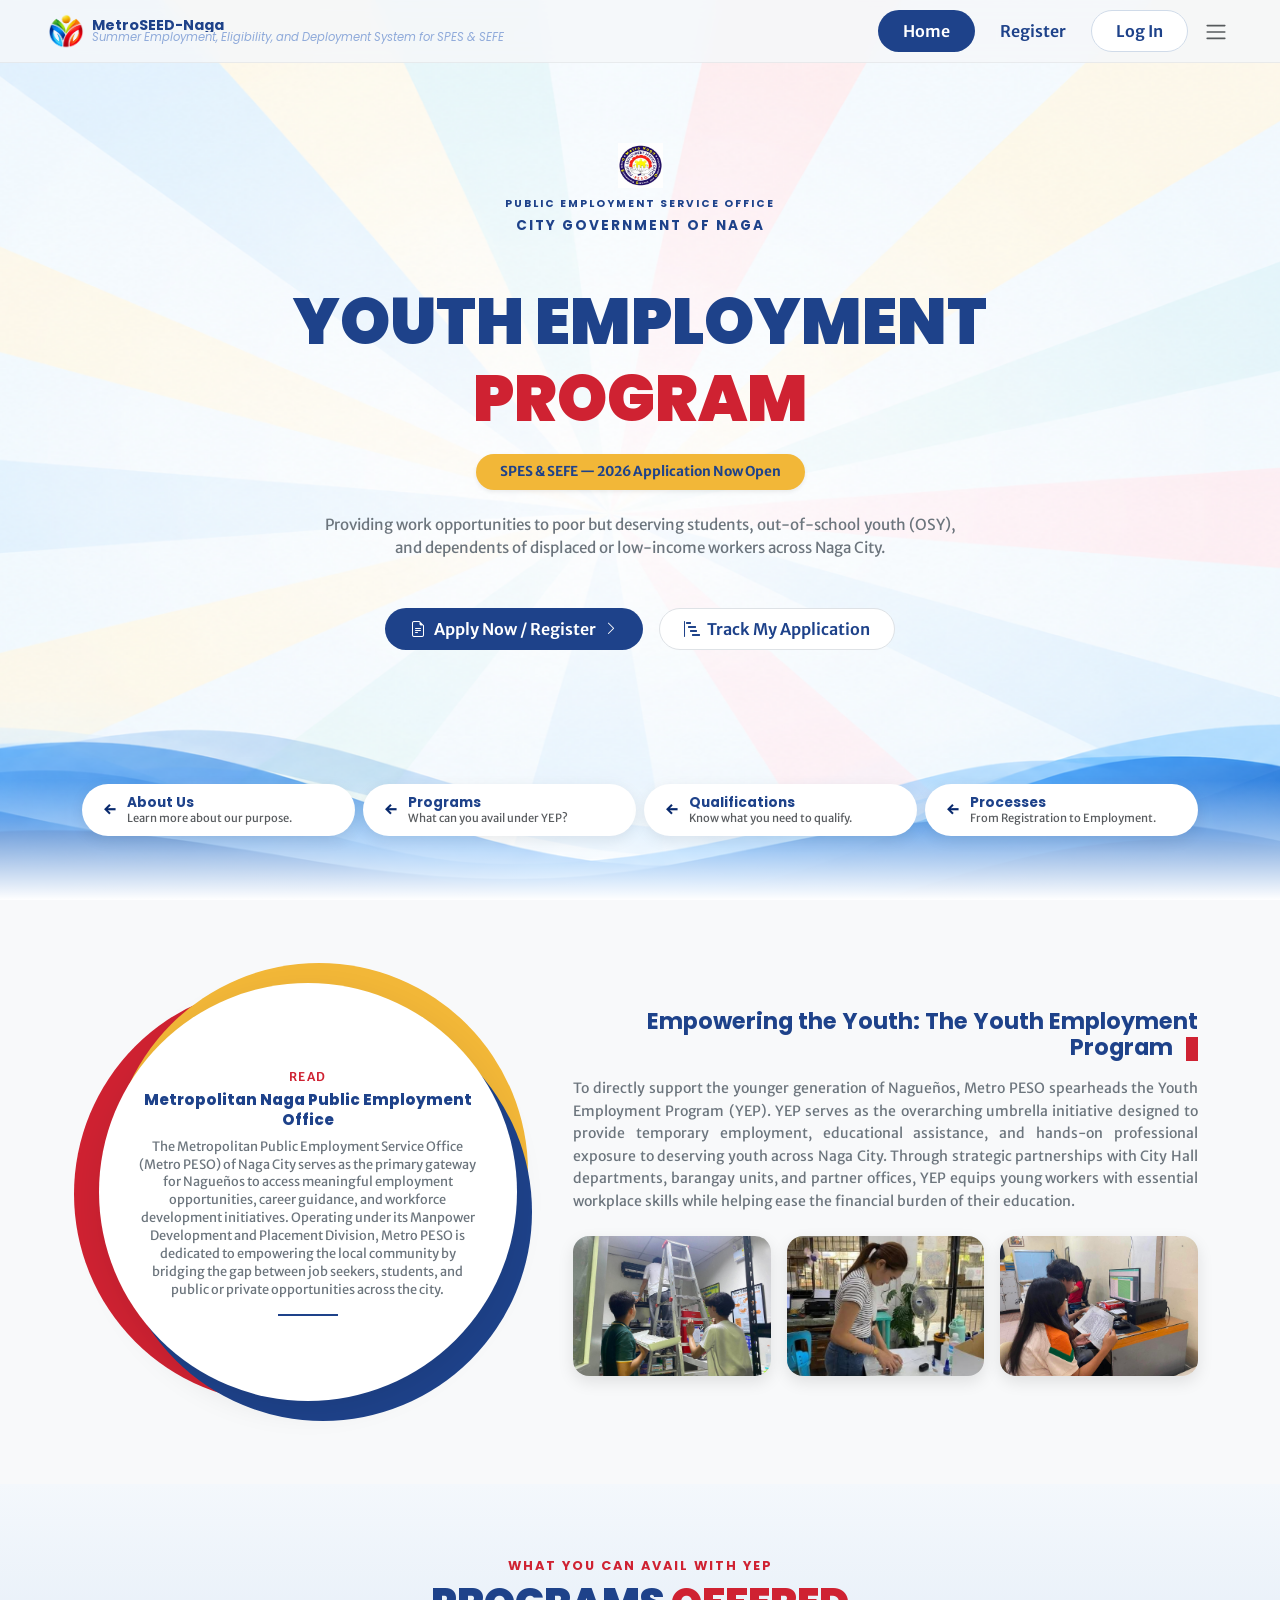
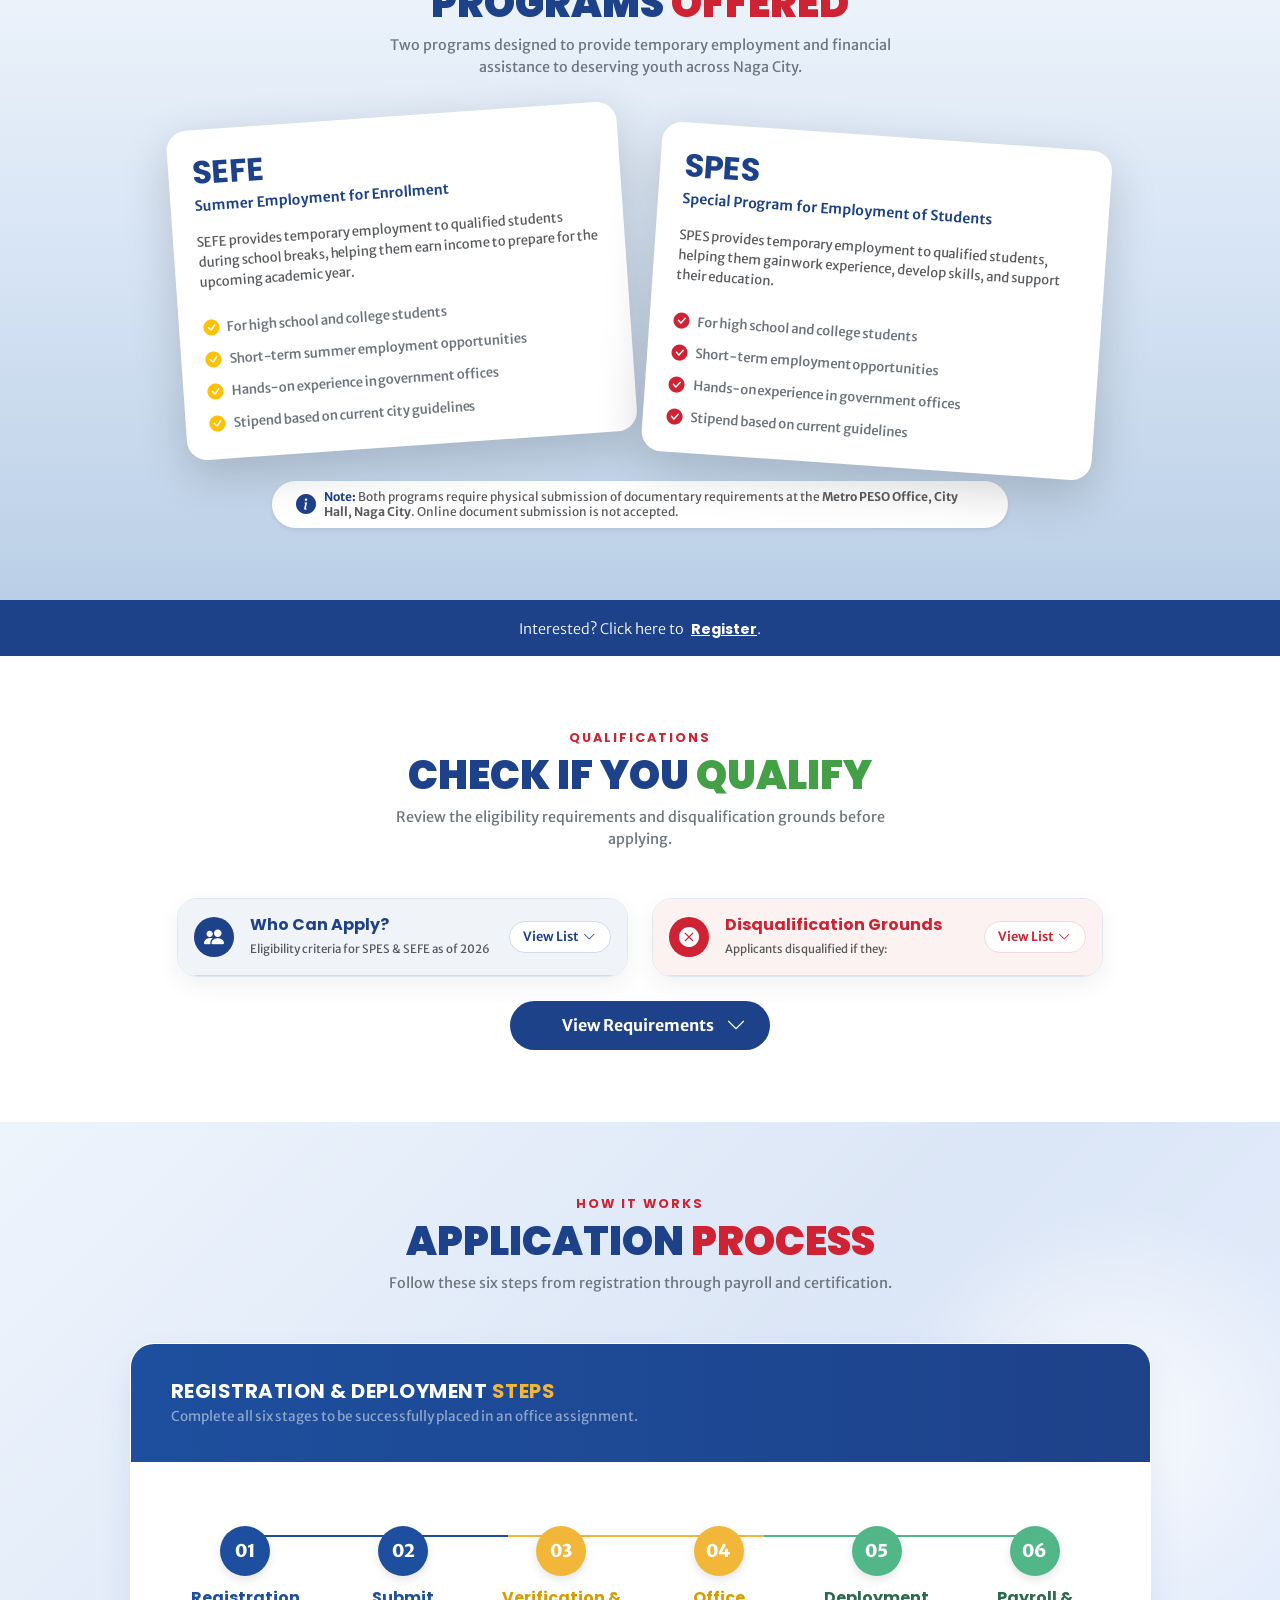
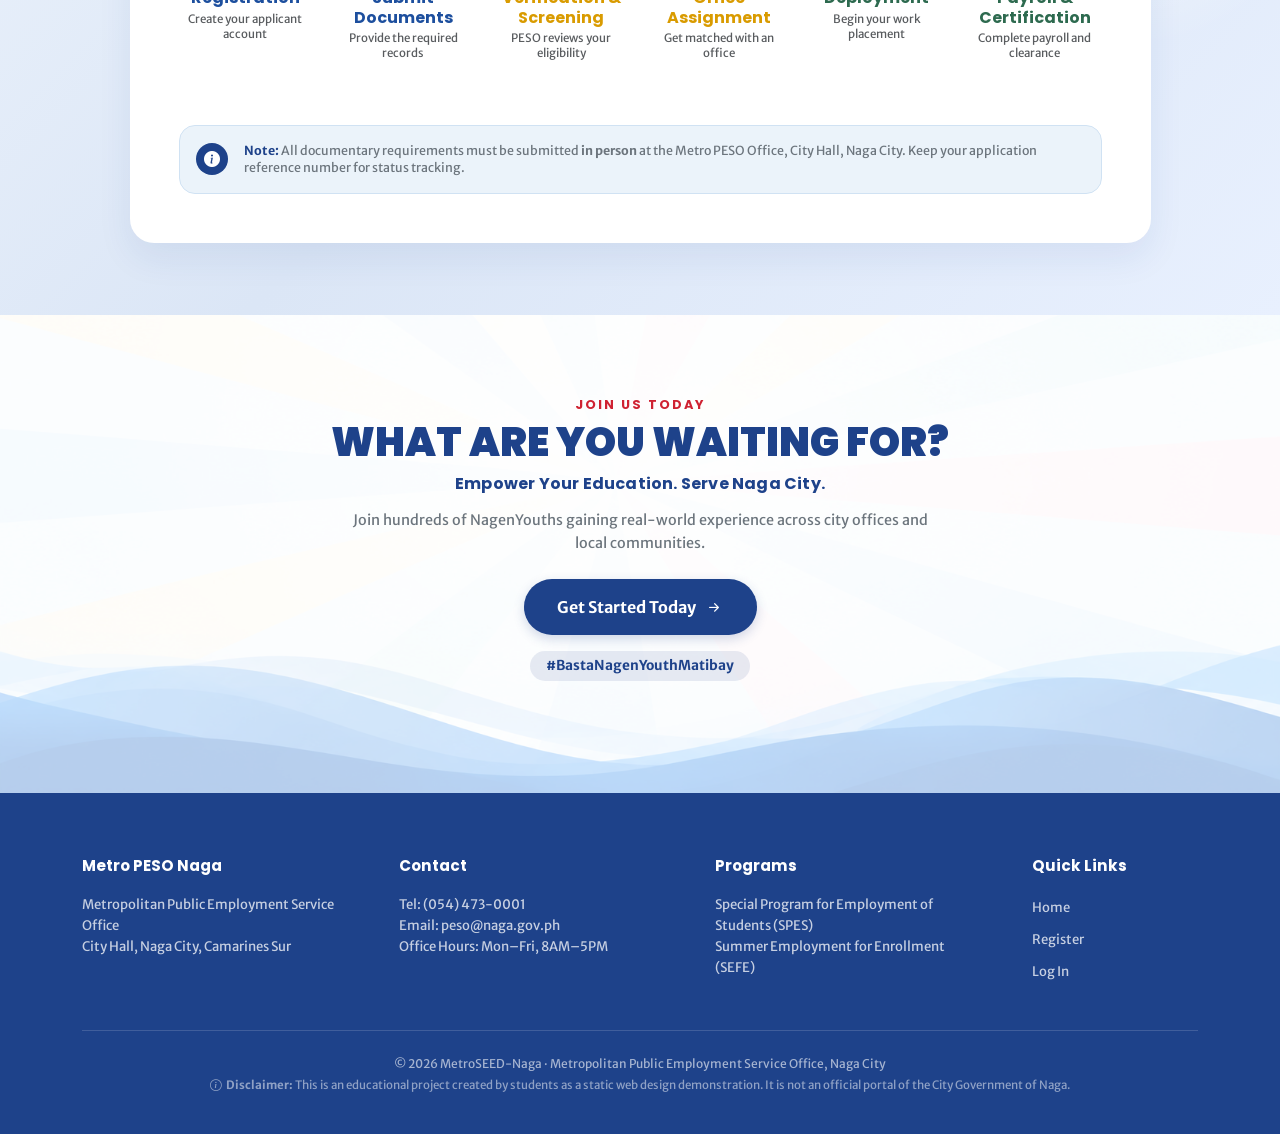
==== commit 8589a710: "Fonts modification" ====
--- a/index.html
+++ b/index.html
@@ -4,11 +4,13 @@
   <meta charset="UTF-8">
   <meta name="viewport" content="width=device-width, initial-scale=1.0"/>
   <title>Youth Employment Program - Naga City</title>
+  <link rel="preconnect" href="https://fonts.googleapis.com">
+  <link rel="preconnect" href="https://fonts.gstatic.com" crossorigin>
+  <link href="https://fonts.googleapis.com/css2?family=Merriweather+Sans:ital,wght@0,300..800;1,300..800&family=Poppins:wght@300;400;500;600;700;800;900&display=swap" rel="stylesheet">
   <link rel="stylesheet" href="bootstrap.min.css"> 
   <link rel="stylesheet" href="https://cdn.jsdelivr.net/npm/bootstrap-icons@1.11.1/font/bootstrap-icons.css" />
   <link rel="stylesheet" href="stylesheet.css" />  
   <link rel="icon" type="image/png" href="photos/fav icon/fav-icon.png"/>
-
 </head>
 <body>
   <section class="hero-section d-flex flex-column justify-content-between pb-4">
--- a/stylesheet.css
+++ b/stylesheet.css
@@ -1,5 +1,23 @@
 html {
   scroll-behavior: smooth;
+}
+
+body {
+  font-family: 'Merriweather Sans', -apple-system, BlinkMacSystemFont, "Segoe UI", Roboto, "Helvetica Neue", Arial, sans-serif;
+  -webkit-font-smoothing: antialiased;
+  -moz-osx-font-smoothing: grayscale;
+}
+
+/* Apply Poppins to all headers and titles */
+h1, h2, h3, h4, h5, h6, 
+.navbar-brand span, 
+.display-3, 
+.display-5, 
+.display-6, 
+.fw-bold, 
+.fw-extrabold, 
+.fw-black {
+  font-family: 'Poppins', sans-serif !important;
 }
 
 .hero-section {
@@ -428,7 +446,7 @@
   align-items: center;
   gap: 0.5rem;
   text-decoration: none;
-  transition: all 0.25 ease;
+  transition: all 0.25s ease;
   box-shadow: 0 4px 12px rgba(30, 66, 138, 0.2);
 }
 
@@ -511,1069 +529,4 @@
 .requirements-pill-btn:focus {
   background-color: #16326c;
   color: #ffffff;
-}
-
-.text-navy { color: #1e428a; }
-.text-red { color: #cf2232; }
-
-.fixed-navbar-transparent {
-  position: fixed;
-  top: 0;
-  left: 0;
-  width: 100%;
-  z-index: 1030;
-  background-color: transparent !important;
-  border: none !important;
-}
-
-.btn-back-home {
-  border: 1px solid #e0e0e0;
-  color: #cf2232;
-  font-weight: 700;
-  font-size: 0.85rem;
-  padding: 0.5rem 1.4rem;
-  border-radius: 50rem;
-  background-color: rgba(255, 255, 255, 0.9);
-  transition: all 0.2s ease;
-  box-shadow: 0 2px 8px rgba(0, 0, 0, 0.04);
-}
-
-.btn-back-home:hover {
-  background-color: #fdf2f2;
-  color: #a81927;
-  border-color: #cf2232;
-}
-
-.status-details-section {
-  background-color: #f4f7fb;
-  padding-top: 0.75rem !important;
-  padding-bottom: 2.5rem;
-}
-
-.status-details-section .container {
-  margin-top: 0 !important;
-  padding-top: 0 !important;
-}
-
-.progress-main-card {
-  margin-top: 0 !important;
-}
-
-.progress-banner, .requirements-banner {
-  background: linear-gradient(90deg, #1d4f9e 0%, #1e428a 100%);
-}
-
-.stepper-wrapper {
-  position: relative;
-  display: flex;
-  justify-content: space-between;
-  align-items: flex-start;
-  z-index: 1;
-}
-
-.step-item {
-  display: flex;
-  flex-direction: column;
-  align-items: center;
-  text-align: center;
-  width: 20%;
-}
-
-.step-completed .step-icon {
-  background-color: #1e428a;
-  color: #ffffff;
-}
-
-.step-active .step-icon {
-  background-color: #f2b738;
-  color: #1e428a;
-}
-
-.step-upcoming .step-title {
-  color: #a0aec0;
-}
-
-.step-completed .step-status { color: #1e428a; }
-.step-active .step-status { color: #d99b00; font-weight: 600; }
-
-.alert-warning-custom {
-  background-color: #fffdf5;
-  border: 1px solid #fce8b2;
-}
-
-.alert-icon-circle {
-  width: 28px;
-  height: 28px;
-  border-radius: 50%;
-  background-color: #f2b738;
-  color: #1e428a;
-  display: flex;
-  align-items: center;
-  justify-content: center;
-  font-size: 0.8rem;
-}
-
-.alert-yellow-subtle {
-  background-color: #fffdf5;
-  border: 1px solid #fce8b2;
-}
-
-.yellow-icon-badge {
-  width: 28px;
-  height: 28px;
-  border-radius: 6px;
-  background-color: #f2b738;
-  color: #1e428a;
-  display: flex;
-  align-items: center;
-  justify-content: center;
-  font-size: 0.85rem;
-}
-
-.alert-blue-subtle {
-  background-color: #eef4fc;
-  border: 1px solid #dbe6f6;
-}
-
-.status-pill {
-  font-size: 0.72rem;
-  font-weight: 700;
-  padding: 0.3rem 0.85rem;
-  border-radius: 50rem;
-  white-space: nowrap;
-}
-
-.status-submitted {
-  background-color: #ebf3fa;
-  color: #1e428a;
-}
-
-.status-verification {
-  background-color: #fffdf5;
-  color: #b08210;
-  border: 1px solid #fce8b2;
-}
-
-.status-not-submitted {
-  background-color: #f7fafc;
-  color: #a0aec0;
-}
-
-.progress-banner, .requirements-banner {
-  background: linear-gradient(90deg, #1d4f9e 0%, #1e428a 100%);
-}
-
-.status-badge-pill-yellow, .pill-count-badge {
-  background-color: #f2b738;
-  color: #1e428a;
-  font-weight: 800;
-  font-size: 0.68rem;
-  padding: 0.25rem 0.65rem;
-}
-
-.stepper-wrapper {
-  position: relative;
-  display: flex;
-  justify-content: space-between;
-  align-items: flex-start;
-  z-index: 1;
-}
-
-.stepper-line {
-  position: absolute;
-  top: 13px;
-  left: 6%;
-  right: 6%;
-  height: 2px;
-  background-color: #e2e8f0;
-  z-index: -1;
-}
-
-.step-item {
-  display: flex;
-  flex-direction: column;
-  align-items: center;
-  text-align: center;
-  width: 20%;
-}
-
-.step-icon {
-  width: 26px;
-  height: 26px;
-  border-radius: 50%;
-  background-color: #e2e8f0;
-  color: #a0aec0;
-  display: flex;
-  align-items: center;
-  justify-content: center;
-  font-size: 0.75rem;
-  font-weight: bold;
-  margin-bottom: 6px;
-  border: 2px solid #ffffff;
-}
-
-.step-completed .step-icon {
-  background-color: #1e428a;
-  color: #ffffff;
-}
-
-.step-active .step-icon {
-  background-color: #f2b738;
-  color: #1e428a;
-}
-
-.step-title {
-  font-size: 0.68rem;
-  font-weight: 700;
-  color: #1e428a;
-  margin-bottom: 1px;
-}
-
-.step-upcoming .step-title { color: #a0aec0; }
-
-.step-status {
-  font-size: 0.6rem;
-  color: #a0aec0;
-}
-
-.step-completed .step-status { color: #1e428a; }
-.step-active .step-status { color: #d99b00; font-weight: 600; }
-
-.alert-warning-custom, .alert-yellow-subtle {
-  background-color: #fffdf5;
-  border: 1px solid #fce8b2;
-}
-
-.alert-icon-circle {
-  width: 22px;
-  height: 22px;
-  border-radius: 50%;
-  background-color: #f2b738;
-  color: #1e428a;
-  display: flex;
-  align-items: center;
-  justify-content: center;
-  font-size: 0.7rem;
-}
-
-.yellow-icon-badge {
-  width: 22px;
-  height: 22px;
-  border-radius: 5px;
-  background-color: #f2b738;
-  color: #1e428a;
-  display: flex;
-  align-items: center;
-  justify-content: center;
-  font-size: 0.75rem;
-}
-
-.alert-blue-subtle {
-  background-color: #eef4fc;
-  border: 1px solid #dbe6f6;
-}
-
-.status-pill {
-  font-size: 0.65rem;
-  font-weight: 700;
-  padding: 0.2rem 0.65rem;
-  border-radius: 50rem;
-  white-space: nowrap;
-}
-
-.status-submitted {
-  background-color: #ebf3fa;
-  color: #1e428a;
-}
-
-.status-verification {
-  background-color: #fffdf5;
-  color: #b08210;
-  border: 1px solid #fce8b2;
-}
-
-.status-not-submitted {
-  background-color: #f7fafc;
-  color: #a0aec0;
-}
-
-.icon-circle-building {
-  width: 48px;
-  height: 48px;
-  border-radius: 50%;
-  background-color: #ebf3fa;
-  color: #1e428a;
-}
-
-.fixed-navbar-blur {
-  position: fixed;
-  top: 0;
-  left: 0;
-  width: 100%;
-  z-index: 1030;
-  background-color: rgba(255, 255, 255, 0.82) !important;
-  backdrop-filter: blur(10px);
-  -webkit-backdrop-filter: blur(10px);
-  border-bottom: 1px solid rgba(0, 0, 0, 0.06) !important;
-}
-
-.btn-back-home {
-  border: 1px solid #e0e0e0;
-  color: #cf2232;
-  font-weight: 700;
-  font-size: clamp(0.72rem, 2vw, 0.85rem);
-  padding: 0.4rem 1rem;
-  border-radius: 50rem;
-  background-color: #ffffff;
-  transition: all 0.2s ease;
-  box-shadow: 0 2px 6px rgba(0, 0, 0, 0.04);
-}
-
-.btn-back-home:hover {
-  background-color: #fdf2f2;
-  color: #a81927;
-  border-color: #cf2232;
-}
-
-.section-divider-bar {
-  display: flex;
-  width: 100%;
-  height: 3px;
-  position: relative;
-  z-index: 10;
-}
-
-.section-divider-bar .divider-red {
-  width: 50%;
-  background-color: #cf2232;
-}
-
-.section-divider-bar .divider-blue {
-  width: 50%;
-  background-color: #1e428a;
-}
-
-.page-title span {
-  color: #cf2232;
-}
-
-.hero-banner {
-  background-image: url('../photos/YEP HOMEPAGE BG.png');
-  background-size: cover;
-  background-position: center;
-  background-repeat: no-repeat;
-  min-height: auto;
-  padding-top: 85px;
-  padding-bottom: 1.25rem;
-  position: relative;
-  overflow: hidden;
-}
-
-.page-subtitle-top {
-  color: #101a76;
-  font-size: 0.68rem;
-  font-weight: 700;
-  letter-spacing: 1.5px;
-  text-transform: uppercase;
-}
-
-.page-title {
-  color: #1e428a;
-  font-weight: 900;
-  font-size: 1.75rem;
-  letter-spacing: 0.5px;
-  text-transform: uppercase;
-}
-
-.page-title span {
-  color: #cf2232;
-}
-
-.page-desc {
-  font-size: 0.78rem;
-  color: #6c757d;
-  white-space: nowrap;
-}
-
-.summary-card {
-  background-color: #ffffff;
-  border-radius: 12px;
-  border: 1px solid #eef2f7;
-  padding: 0.85rem 1rem;
-  box-shadow: 0 4px 15px rgba(0, 0, 0, 0.03);
-}
-
-.summary-col {
-  padding-left: 0.5rem;
-  padding-right: 0.5rem;
-}
-
-.summary-col.border-end {
-  border-right: 1px solid #edf2f7 !important;
-}
-
-@media (min-width: 768px) {
-  .border-end-md {
-    border-right: 1px solid #edf2f7 !important;
-  }
-}
-
-.summary-label {
-  font-size: 0.62rem;
-  font-weight: 700;
-  letter-spacing: 0.5px;
-  color: #8faada;
-  text-transform: uppercase;
-  margin-bottom: 2px;
-}
-
-.summary-value {
-  font-size: 0.82rem;
-  font-weight: 800;
-  color: #1e428a;
-}
-
-.status-bottom-bars {
-  position: absolute;
-  bottom: 0;
-  left: 0;
-  width: 100%;
-  height: 4px;
-  z-index: 5;
-  background:  #1e428a 100%;
-}
-
-.status-bottom-bars .bar-blue {
-  width: 100%;
-  background-color: #1e428a;
-}
-
-:root {
-  --brand-blue: #1b4b9b;
-  --brand-dark: #143b78;
-  --brand-red: #d32f2f;
-  --bg-light: #fafbfd;
-  --input-bg: #f8f9fa;
-  --border-color: #e5e8eb;
-}
-
-.text-navy { color: #1e428a !important; }
-.text-red { color: #cf2232 !important; }
-.bg-navy { background-color: #1e428a !important; }
-
-html {
-  scroll-behavior: smooth;
-}
-
-body {
-  background-color: var(--bg-light);
-  font-family: -apple-system, BlinkMacSystemFont, "Segoe UI", Roboto, "Helvetica Neue", Arial, sans-serif;
-  position: relative;
-  min-height: 100vh;
-}
-
-.fixed-navbar {
-  position: fixed;
-  top: 0;
-  left: 0;
-  width: 100%;
-  z-index: 1030;
-  background-color: rgba(245, 247, 250, 0.85);
-  backdrop-filter: blur(8px);
-  border-bottom: 1px solid rgba(0, 0, 0, 0.05);
-}
-
-.custom-dropdown-menu {
-  border-radius: 16px;
-  border: none;
-  box-shadow: 0 10px 25px rgba(0, 0, 0, 0.12);
-  min-width: 220px;
-}
-
-.bg-decoration {
-  position: fixed;
-  bottom: 0;
-  left: 0;
-  width: 100%;
-  height: 35vh;
-  background-color: var(--brand-blue);
-  border-bottom: 15px solid var(--brand-red);
-  z-index: -1;
-}
-
-.main-container {
-  max-width: 900px;
-  margin-top: 2.5rem;
-  margin-bottom: 4rem;
-}
-.form-card {
-  border-radius: 12px;
-  overflow: hidden;
-}
-.card-top-line {
-  height: 4px;
-  width: 100%;
-  background: var(--brand-blue) 100%;
-}
-
-.step-container {
-  padding: 0 10%;
-}
-
-.step-line {
-  position: absolute;
-  top: 15px;
-  left: 12%;
-  right: 12%;
-  height: 1px;
-  background-color: var(--border-color);
-  z-index: 0;
-}
-.step {
-  width: 120px;
-  background: #fff;
-}
-.step-circle {
-  width: 32px;
-  height: 32px;
-  border-radius: 50%;
-  background-color: #eef1f6;
-  color: #6c757d;
-  display: flex;
-  align-items: center;
-  justify-content: center;
-  margin: 0 auto 10px auto;
-  font-size: 0.85rem;
-  font-weight: bold;
-}
-.step-circle.active {
-  background-color: var(--brand-blue);
-  color: white;
-}
-.step-text {
-  font-size: 0.75rem;
-  color: #8c98a4;
-  font-weight: 500;
-}
-.step-text.active {
-  color: var(--brand-blue);
-  font-weight: bold;
-}
-
-.section-header {
-  background-color: #f6f8fb;
-  border: 1px solid var(--border-color);
-}
-.section-number {
-  width: 38px;
-  height: 38px;
-  font-size: 0.9rem;
-  font-weight: bold;
-}
-
-.ultra-thick-text {
-  font-weight: 500 !important;
-  -webkit-text-stroke: 1.5px currentColor;
-  text-shadow: 0px 0px 1px currentColor;
-}
-
-.custom-input {
-  background-color: var(--input-bg);
-  border: 1px solid var(--border-color);
-  border-radius: 8px;
-  padding: 0.65rem 0.85rem;
-  font-size: 0.9rem;
-  color: #495057;
-  transition: all 0.2s ease-in-out;
-}
-.custom-input::placeholder {
-  color: #adb5bd;
-}
-.custom-input:focus {
-  background-color: #fff;
-  border-color: var(--brand-blue);
-  box-shadow: 0 0 0 0.25rem rgba(27, 75, 155, 0.15);
-}
-.form-label {
-  margin-bottom: 0.35rem;
-  color: #343a40;
-}
-
-.btn-primary {
-  background-color: var(--brand-blue);
-  border-color: var(--brand-blue);
-}
-.btn-primary:hover {
-  background-color: var(--brand-dark);
-}
-.btn-outline-secondary {
-  border-color: #d1d6dc;
-  color: #495057;
-}
-
-body {
-  font-family: 'Montserrat', -apple-system, BlinkMacSystemFont, "Segoe UI", Roboto, "Helvetica Neue", Arial, sans-serif;
-}
-
-.track-status-body {
-  background-color: #f4f6f9;
-  min-height: 100vh;
-  display: flex;
-  flex-direction: column;
-  padding-top: 70px;
-}
-
-.track-bg-wrapper {
-  flex-grow: 1;
-  position: relative;
-  width: 100%;
-}
-
-.track-bg-blue-pane {
-  position: absolute;
-  bottom: 0;
-  left: 0;
-  width: 100%;
-  height: 45%;
-  background-color: #2759a7;
-  z-index: 1;
-}
-
-.track-bg-pink-line {
-  position: absolute;
-  bottom: 20px;
-  left: 0;
-  width: 100%;
-  height: 4px;
-  background-color: #eab4b8;
-  z-index: 2;
-}
-
-.track-card {
-  width: 100%;
-  max-width: 480px;
-  border-radius: 12px;
-  border-top: 4px solid var(--brand-blue, #1e428a) !important;
-  border-bottom: 4px solid var(--brand-blue, #1e428a) !important;
-  box-shadow: 0 15px 45px rgba(0, 0, 0, 0.08);
-}
-
-.bg-light-gray {
-  background-color: #f9fbfc !important;
-}
-
-.custom-input-group .input-group-text,
-.custom-input-group .form-control {
-  border: 1px solid #e1e5eb;
-  transition: all 0.2s ease;
-}
-
-.custom-input-group .form-control {
-  font-size: 0.85rem;
-  color: #495057;
-}
-
-.custom-input-group .form-control::placeholder {
-  color: #a0aab5;
-}
-
-.custom-input-group:focus-within .input-group-text,
-.custom-input-group:focus-within .form-control {
-  background-color: #ffffff !important;
-  border-color: var(--brand-blue, #1e428a);
-  box-shadow: none;
-}
-.custom-input-group .form-control:focus {
-  box-shadow: none;
-}
-
-.custom-btn-hover:hover {
-  background-color: #16326c !important;
-  transform: translateY(-1px);
-  transition: all 0.2s ease;
-}
-
-.login-body {
-  background-color: #f8f9fc; 
-  min-height: 100vh;
-  display: flex;
-  flex-direction: column;
-  padding-top: 70px;
-  position: relative;
-}
-
-.login-bg-blue-pane {
-  position: absolute;
-  bottom: 0;
-  left: 0;
-  width: 100%;
-  height: 35vh;
-  background-color: #2758a7;
-  z-index: 1;
-}
-
-.login-bg-red-line {
-  position: absolute;
-  bottom: 25px;
-  left: 0;
-  width: 100%;
-  height: 6px;
-  background-color: #cf2232;
-  z-index: 2;
-}
-
-.login-container {
-  flex-grow: 1;
-  padding-top: 2rem;
-  padding-bottom: 2rem;
-}
-
-.login-card {
-  max-width: 1000px;
-  border-radius: 16px;
-  overflow: hidden;
-}
-
-.login-left-pane {
-  background-color: #ffffff;
-  overflow: hidden;
-}
-@media (min-width: 992px) {
-  .login-left-pane {
-    border-right: 1px solid #edf1f5;
-  }
-}
-
-.login-right-pane {
-  background-color: #ffffff;
-}
-
-.login-shape {
-  position: absolute;
-  z-index: 1;
-  opacity: 0.8;
-}
-.login-shape-blue {
-  bottom: -20px;
-  left: -20px;
-  width: 120px;
-  height: 140px;
-  background-color: #f0f4fb;
-  border-radius: 60px;
-}
-.login-shape-gray {
-  bottom: 10px;
-  right: 25%;
-  width: 100px;
-  height: 90px;
-  background-color: #f4f6f9;
-  border-radius: 45px;
-}
-.login-shape-yellow {
-  bottom: -30px;
-  right: -10px;
-  width: 90px;
-  height: 160px;
-  background-color: #fdfaf0;
-  border-radius: 30px;
-}
-
-.role-item {
-  padding-left: 1rem;
-  padding-bottom: 0.5rem;
-  border-bottom: 1px solid transparent;
-}
-.role-item-blue {
-  border-left: 3px solid #007bff;
-}
-.role-item-yellow {
-  border-left: 3px solid #ffc107;
-}
-.role-item-red {
-  border-left: 3px solid #dc3545;
-}
-
-.demo-divider {
-  display: flex;
-  align-items: center;
-  text-align: center;
-}
-.demo-divider::before,
-.demo-divider::after {
-  content: '';
-  flex: 1;
-  border-bottom: 1px solid #e1e5eb;
-}
-
-.demo-btn {
-  background-color: #f4f7fb;
-  border: 1px solid #e2e8f0;
-  color: #1e428a;
-  font-size: 0.75rem;
-  font-weight: 600;
-  padding: 0.5rem 0.2rem;
-  border-radius: 8px;
-  transition: all 0.2s ease;
-}
-.demo-btn:hover {
-  background-color: #e2e8f0;
-  color: #16326c;
-}
-
-.dashboard-body {
-  background-color: #f5f7fa;
-  min-height: 100vh;
-  padding-top: 0;
-  display: flex;
-}
-
-.dash-sidebar {
-  position: fixed;
-  top: 0;
-  left: 0;
-  width: 265px;
-  height: 100vh;
-  z-index: 1050;
-}
-
-.custom-scrollbar::-webkit-scrollbar {
-  width: 4px;
-}
-.custom-scrollbar::-webkit-scrollbar-track {
-  background: transparent;
-}
-.custom-scrollbar::-webkit-scrollbar-thumb {
-  background: rgba(255,255,255,0.2);
-  border-radius: 4px;
-}
-.custom-scrollbar:hover::-webkit-scrollbar-thumb {
-  background: rgba(255,255,255,0.4);
-}
-
-.sidebar-nav .nav-section-title {
-  font-size: 0.65rem;
-  font-weight: 700;
-  color: #8faada;
-  letter-spacing: 1px;
-  margin-bottom: 0.5rem;
-  margin-top: 1.5rem;
-  padding-left: 1rem;
-}
-
-.sidebar-nav .nav-link {
-  color: rgba(255,255,255,0.7);
-  font-size: 0.82rem;
-  padding: 0.6rem 1rem;
-  margin-bottom: 0.15rem;
-  border-radius: 8px;
-  display: flex;
-  align-items: center;
-  gap: 0.75rem;
-  transition: all 0.2s ease;
-}
-
-.sidebar-nav .nav-link:hover {
-  color: #ffffff;
-  background-color: rgba(255,255,255,0.1);
-}
-
-.sidebar-nav .nav-link.active {
-  background-color: #ffffff;
-  color: var(--brand-blue, #1e428a);
-  font-weight: 600;
-}
-
-.sidebar-footer .nav-link {
-  color: rgba(255,255,255,0.7);
-  font-size: 0.8rem;
-  display: flex;
-  align-items: center;
-  gap: 0.75rem;
-}
-.text-danger-hover:hover {
-  color: #ff6b6b !important;
-}
-
-.dash-main-content {
-  margin-left: 265px;
-  width: calc(100% - 265px);
-  min-height: 100vh;
-  display: flex;
-  flex-direction: column;
-}
-
-.dash-top-navbar {
-  position: sticky;
-  top: 0;
-  height: 70px;
-  z-index: 1040;
-}
-.cursor-pointer { cursor: pointer; }
-
-.bg-light-blue { background-color: #e8f0fe !important; }
-.text-indigo { color: #6610f2 !important; }
-.bg-indigo-subtle { background-color: #e0d4fc !important; }
-.bg-indigo { background-color: #6610f2 !important; }
-.text-warning-dark { color: #b27a00 !important; }
-
-.welcome-banner {
-  background: linear-gradient(120deg, #fdfbf7 0%, #eef4fc 50%, #eaf5f0 100%);
-  border: 1px solid #e1e8f0;
-}
-.banner-bg-shape {
-  position: absolute;
-  opacity: 0.4;
-  z-index: 1;
-}
-.shape-1 {
-  width: 300px;
-  height: 300px;
-  background: radial-gradient(circle, #ffeeba 0%, transparent 70%);
-  top: -100px;
-  right: 20%;
-}
-.shape-2 {
-  width: 400px;
-  height: 400px;
-  background: radial-gradient(circle, #d0e6fb 0%, transparent 70%);
-  bottom: -150px;
-  left: 10%;
-}
-
-.quick-action-card {
-  transition: transform 0.2s ease, box-shadow 0.2s ease;
-  cursor: pointer;
-}
-.quick-action-card:hover {
-  transform: translateY(-2px);
-  box-shadow: 0 6px 15px rgba(0,0,0,0.07) !important;
-}
-
-.stat-card {
-  transition: transform 0.2s ease, box-shadow 0.2s ease;
-}
-.stat-card:hover {
-  transform: translateY(-3px);
-  box-shadow: 0 8px 25px rgba(0,0,0,0.06) !important;
-}
-.stat-icon {
-  width: 36px;
-  height: 36px;
-  border-radius: 10px;
-  display: flex;
-  align-items: center;
-  justify-content: center;
-  font-size: 1.1rem;
-}
-.stat-trend {
-  font-size: 0.7rem;
-  font-weight: 600;
-}
-
-.dash-progress {
-  height: 6px;
-  border-radius: 5px;
-  background-color: #edf1f5;
-}
-
-.fs-sm { font-size: 0.82rem; }
-.dash-table th {
-  font-weight: 600;
-  letter-spacing: 0.5px;
-  border-bottom: 2px solid #edf1f5;
-  padding-bottom: 0.75rem;
-}
-.dash-table td {
-  padding-top: 1rem;
-  padding-bottom: 1rem;
-  border-bottom: 1px solid #f0f2f5;
-}
-
-.dash-timeline {
-  position: relative;
-  padding-left: 1rem;
-}
-.timeline-item {
-  position: relative;
-  padding-left: 1.5rem;
-  border-left: 2px solid #edf1f5;
-}
-.timeline-marker {
-  position: absolute;
-  left: -6px;
-  top: 4px;
-  width: 11px;
-  height: 11px;
-  border-radius: 50%;
-  border: 2px solid #ffffff;
-  box-shadow: 0 0 0 1px #edf1f5;
-}
-.timeline-content {
-  margin-top: -4px;
-}
-
-.dash-sidebar, .dash-main-content {
-  transition: all 0.3s cubic-bezier(0.25, 0.8, 0.25, 1);
-}
-
-@media (min-width: 992px) {
-  body.sidebar-collapsed .dash-sidebar {
-    width: 80px;
-  }
-  body.sidebar-collapsed .dash-main-content {
-    margin-left: 80px;
-    width: calc(100% - 80px);
-  }
-  body.sidebar-collapsed .sidebar-text,
-  body.sidebar-collapsed .nav-section-title {
-    display: none !important;
-  }
-  body.sidebar-collapsed .sidebar-brand {
-    padding-left: 0 !important;
-    padding-right: 0 !important;
-    justify-content: center !important;
-  }
-  body.sidebar-collapsed .sidebar-user-wrapper {
-    padding-left: 0.5rem !important;
-    padding-right: 0.5rem !important;
-  }
-  body.sidebar-collapsed .sidebar-user-card {
-    justify-content: center !important;
-    padding-left: 0 !important;
-    padding-right: 0 !important;
-    background-color: transparent !important;
-    border-color: transparent !important;
-  }
-  body.sidebar-collapsed .sidebar-nav {
-    padding-left: 0.5rem !important;
-    padding-right: 0.5rem !important;
-    margin-top: 1rem;
-  }
-  body.sidebar-collapsed .nav-link {
-    justify-content: center;
-    padding-left: 0;
-    padding-right: 0;
-  }
-  body.sidebar-collapsed .nav-link i {
-    margin-right: 0 !important;
-    font-size: 1.25rem;
-  }
-}
-
-@media (max-width: 991.98px) {
-  .dash-sidebar { 
-    transform: translateX(-100%);
-    position: fixed;
-    z-index: 1060;
-  }
-  
-  .dash-main-content { 
-    margin-left: 0; 
-    width: 100%; 
-  }
-  
-  body.sidebar-mobile-show .dash-sidebar {
-    transform: translateX(0);
-    box-shadow: 10px 0 30px rgba(0,0,0,0.3) !important;
-  }
 }
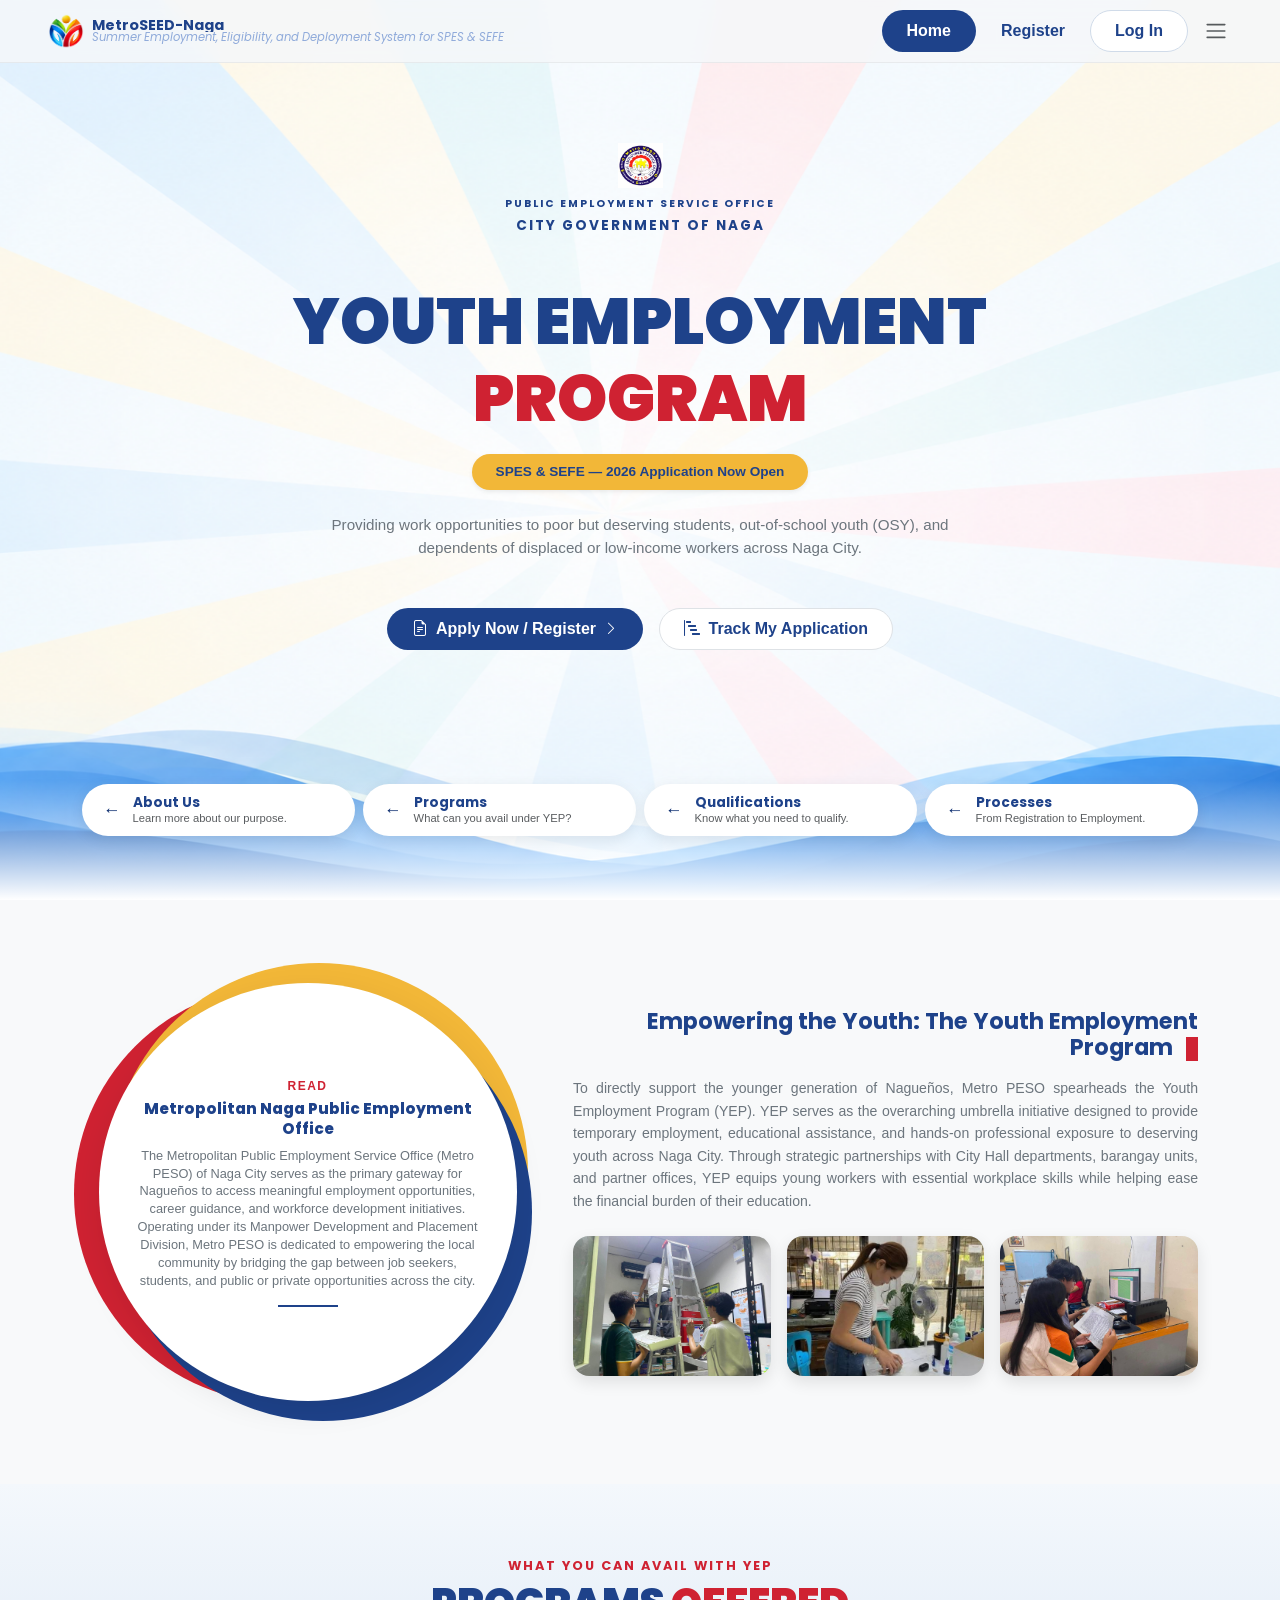
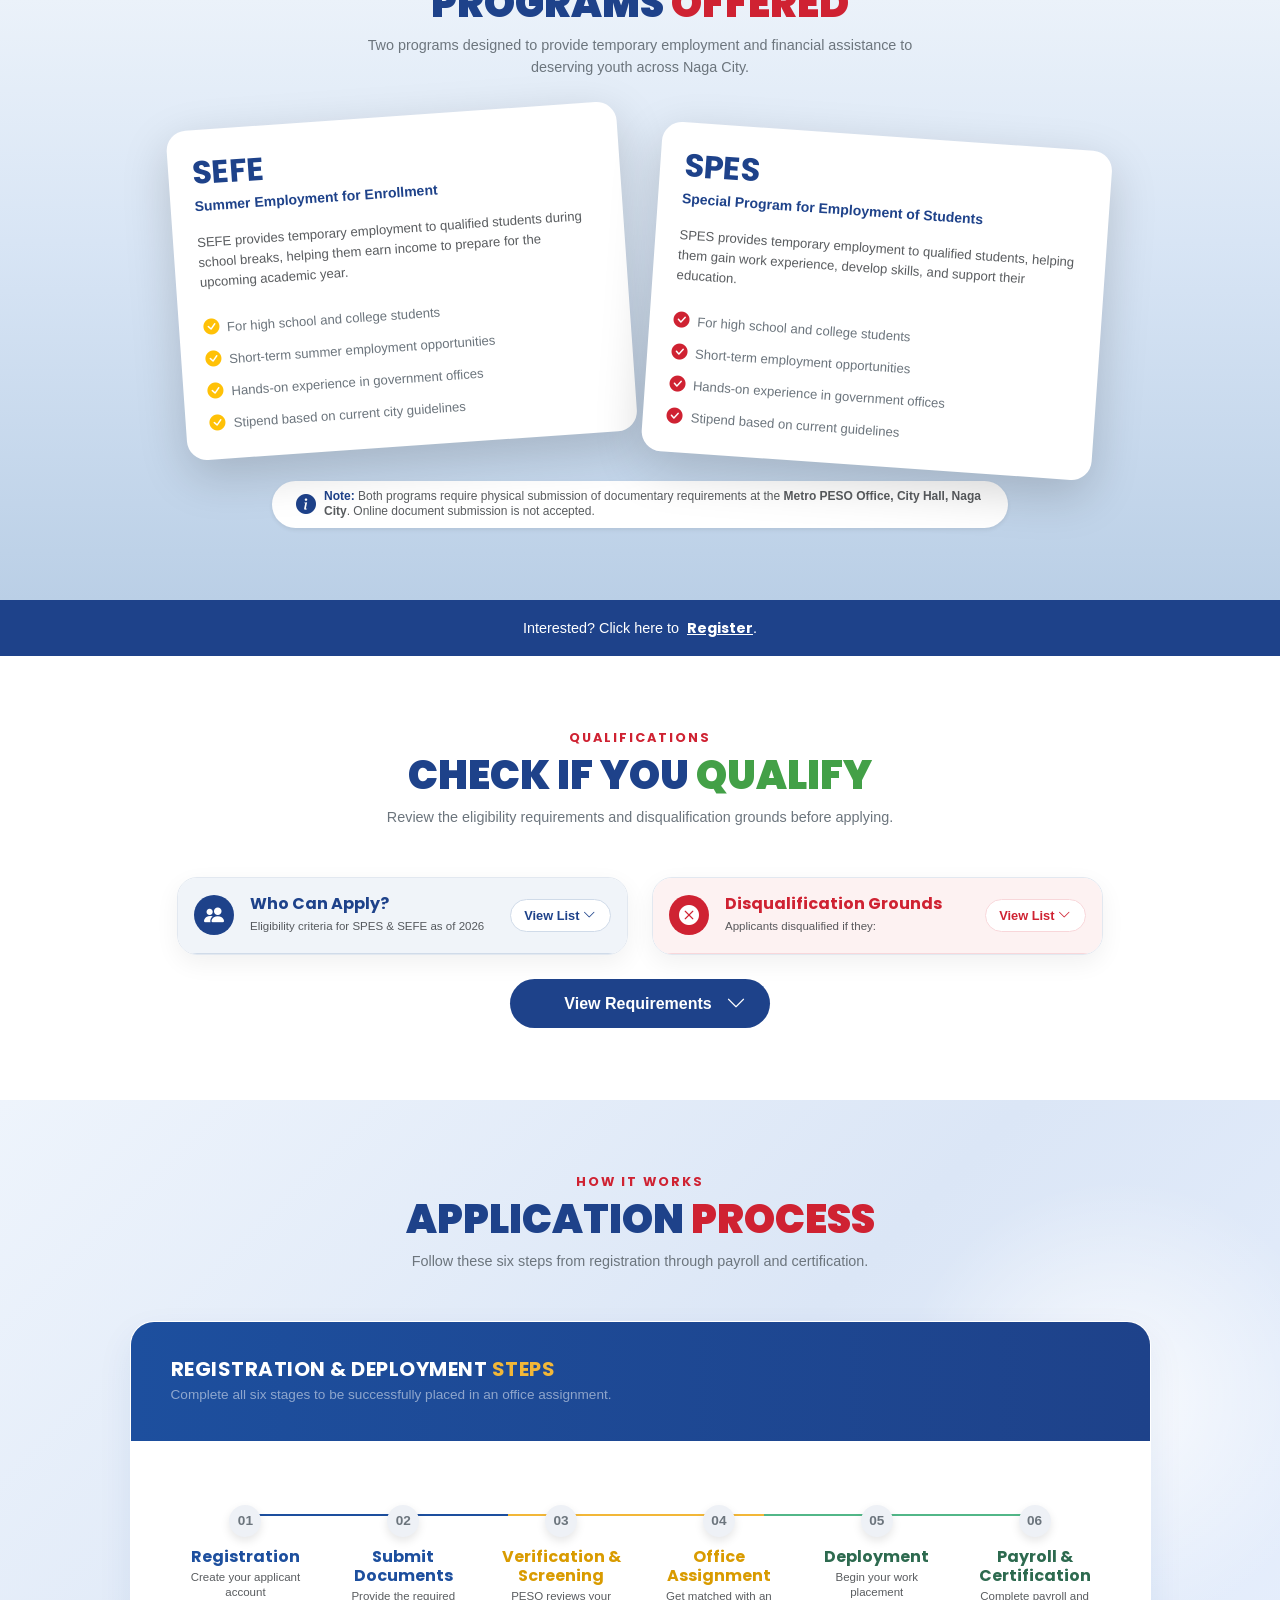
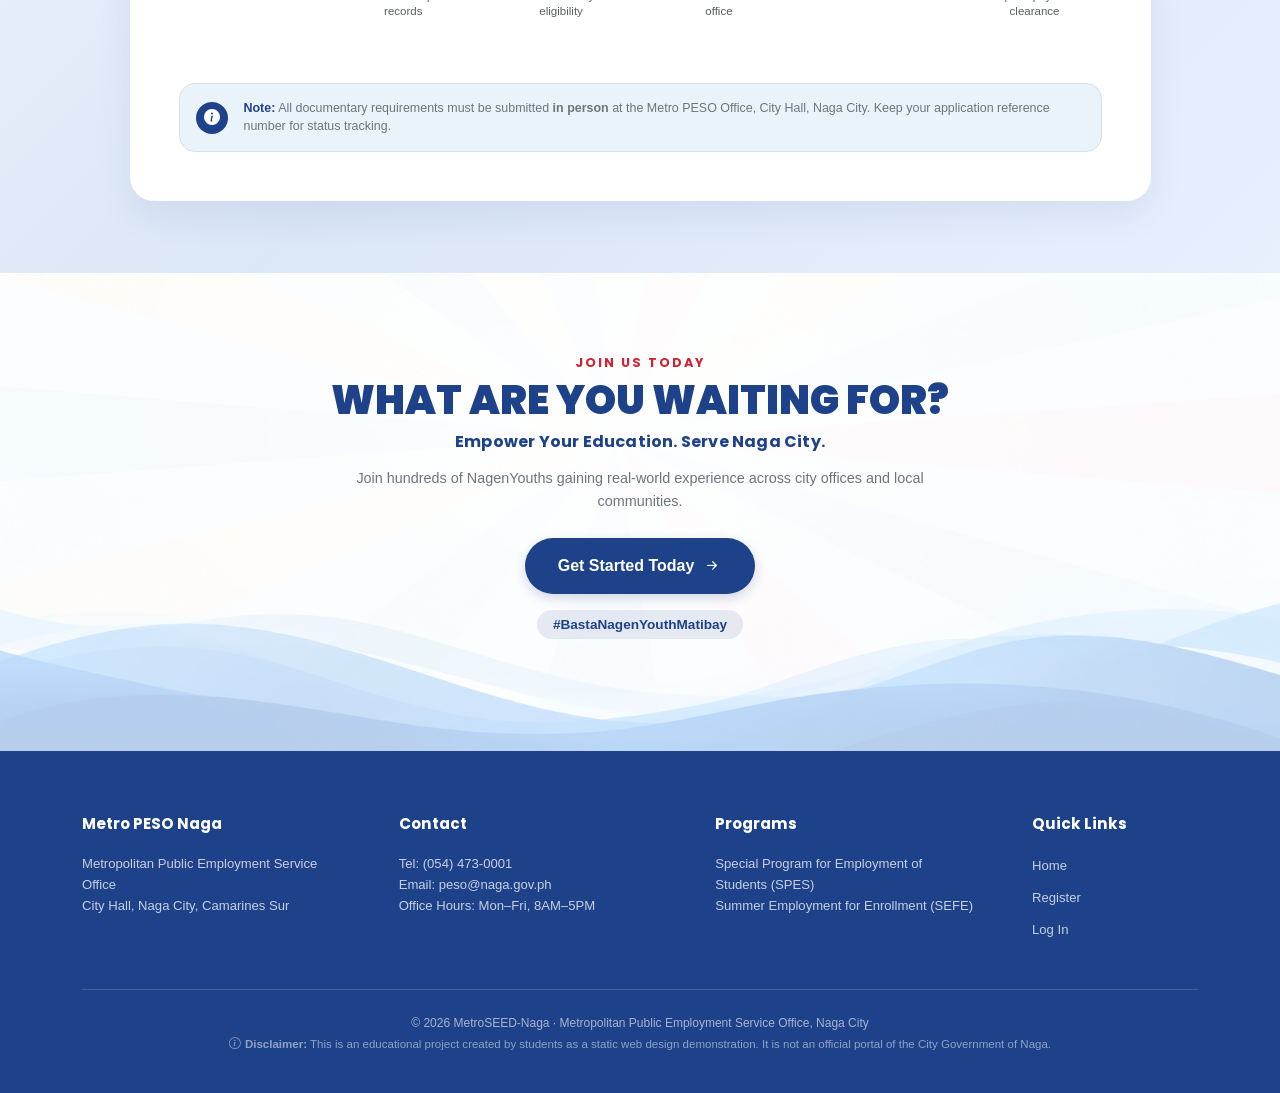
==== commit 443e161c: "favicon" ====
--- a/index.html
+++ b/index.html
@@ -10,7 +10,7 @@
   <link rel="stylesheet" href="bootstrap.min.css"> 
   <link rel="stylesheet" href="https://cdn.jsdelivr.net/npm/bootstrap-icons@1.11.1/font/bootstrap-icons.css" />
   <link rel="stylesheet" href="stylesheet.css" />  
-  <link rel="icon" type="image/png" href="photos/fav icon/fav-icon.png"/>
+  <link rel="icon" type="image/png" href="photos/favicon/fav-icon.png"/>
 </head>
 <body>
   <section class="hero-section d-flex flex-column justify-content-between pb-4">
--- a/stylesheet.css
+++ b/stylesheet.css
@@ -1,23 +1,5 @@
 html {
   scroll-behavior: smooth;
-}
-
-body {
-  font-family: 'Merriweather Sans', -apple-system, BlinkMacSystemFont, "Segoe UI", Roboto, "Helvetica Neue", Arial, sans-serif;
-  -webkit-font-smoothing: antialiased;
-  -moz-osx-font-smoothing: grayscale;
-}
-
-/* Apply Poppins to all headers and titles */
-h1, h2, h3, h4, h5, h6, 
-.navbar-brand span, 
-.display-3, 
-.display-5, 
-.display-6, 
-.fw-bold, 
-.fw-extrabold, 
-.fw-black {
-  font-family: 'Poppins', sans-serif !important;
 }
 
 .hero-section {
@@ -53,6 +35,11 @@
   gap: 0.75rem;
   width: 100%;
   border: 1px solid rgba(255, 255, 255, 0.8);
+}
+
+.btn-navy {
+  background-color: #1e428a
+
 }
 
 .fixed-navbar {
@@ -446,7 +433,7 @@
   align-items: center;
   gap: 0.5rem;
   text-decoration: none;
-  transition: all 0.25s ease;
+  transition: all 0.25 ease;
   box-shadow: 0 4px 12px rgba(30, 66, 138, 0.2);
 }
 
@@ -529,4 +516,1085 @@
 .requirements-pill-btn:focus {
   background-color: #16326c;
   color: #ffffff;
-}+}
+
+.text-navy { color: #1e428a; }
+.text-red { color: #cf2232; }
+
+.fixed-navbar-transparent {
+  position: fixed;
+  top: 0;
+  left: 0;
+  width: 100%;
+  z-index: 1030;
+  background-color: transparent !important;
+  border: none !important;
+}
+
+.btn-back-home {
+  border: 1px solid #e0e0e0;
+  color: #cf2232;
+  font-weight: 700;
+  font-size: 0.85rem;
+  padding: 0.5rem 1.4rem;
+  border-radius: 50rem;
+  background-color: rgba(255, 255, 255, 0.9);
+  transition: all 0.2s ease;
+  box-shadow: 0 2px 8px rgba(0, 0, 0, 0.04);
+}
+
+.btn-back-home:hover {
+  background-color: #fdf2f2;
+  color: #a81927;
+  border-color: #cf2232;
+}
+
+.status-details-section {
+  background-color: #f4f7fb;
+  padding-top: 0.75rem !important;
+  padding-bottom: 2.5rem;
+}
+
+.status-details-section .container {
+  margin-top: 0 !important;
+  padding-top: 0 !important;
+}
+
+.progress-main-card {
+  margin-top: 0 !important;
+}
+
+.progress-banner, .requirements-banner {
+  background: linear-gradient(90deg, #1d4f9e 0%, #1e428a 100%);
+}
+
+.stepper-wrapper {
+  position: relative;
+  display: flex;
+  justify-content: space-between;
+  align-items: flex-start;
+  z-index: 1;
+}
+
+.step-item {
+  display: flex;
+  flex-direction: column;
+  align-items: center;
+  text-align: center;
+  width: 20%;
+}
+
+.step-completed .step-icon {
+  background-color: #1e428a;
+  color: #ffffff;
+}
+
+.step-active .step-icon {
+  background-color: #f2b738;
+  color: #1e428a;
+}
+
+.step-upcoming .step-title {
+  color: #a0aec0;
+}
+
+.step-completed .step-status { color: #1e428a; }
+.step-active .step-status { color: #d99b00; font-weight: 600; }
+
+.alert-warning-custom {
+  background-color: #fffdf5;
+  border: 1px solid #fce8b2;
+}
+
+.alert-icon-circle {
+  width: 28px;
+  height: 28px;
+  border-radius: 50%;
+  background-color: #f2b738;
+  color: #1e428a;
+  display: flex;
+  align-items: center;
+  justify-content: center;
+  font-size: 0.8rem;
+}
+
+.alert-yellow-subtle {
+  background-color: #fffdf5;
+  border: 1px solid #fce8b2;
+}
+
+.yellow-icon-badge {
+  width: 28px;
+  height: 28px;
+  border-radius: 6px;
+  background-color: #f2b738;
+  color: #1e428a;
+  display: flex;
+  align-items: center;
+  justify-content: center;
+  font-size: 0.85rem;
+}
+
+.alert-blue-subtle {
+  background-color: #eef4fc;
+  border: 1px solid #dbe6f6;
+}
+
+.status-pill {
+  font-size: 0.72rem;
+  font-weight: 700;
+  padding: 0.3rem 0.85rem;
+  border-radius: 50rem;
+  white-space: nowrap;
+}
+
+.status-submitted {
+  background-color: #ebf3fa;
+  color: #1e428a;
+}
+
+.status-verification {
+  background-color: #fffdf5;
+  color: #b08210;
+  border: 1px solid #fce8b2;
+}
+
+.status-not-submitted {
+  background-color: #f7fafc;
+  color: #a0aec0;
+}
+
+.progress-banner, .requirements-banner {
+  background: linear-gradient(90deg, #1d4f9e 0%, #1e428a 100%);
+}
+
+.status-badge-pill-yellow, .pill-count-badge {
+  background-color: #f2b738;
+  color: #1e428a;
+  font-weight: 800;
+  font-size: 0.68rem;
+  padding: 0.25rem 0.65rem;
+}
+
+.stepper-wrapper {
+  position: relative;
+  display: flex;
+  justify-content: space-between;
+  align-items: flex-start;
+  z-index: 1;
+}
+
+.stepper-line {
+  position: absolute;
+  top: 13px;
+  left: 6%;
+  right: 6%;
+  height: 2px;
+  background-color: #e2e8f0;
+  z-index: -1;
+}
+
+.step-item {
+  display: flex;
+  flex-direction: column;
+  align-items: center;
+  text-align: center;
+  width: 20%;
+}
+
+.step-icon {
+  width: 26px;
+  height: 26px;
+  border-radius: 50%;
+  background-color: #e2e8f0;
+  color: #a0aec0;
+  display: flex;
+  align-items: center;
+  justify-content: center;
+  font-size: 0.75rem;
+  font-weight: bold;
+  margin-bottom: 6px;
+  border: 2px solid #ffffff;
+}
+
+.step-completed .step-icon {
+  background-color: #1e428a;
+  color: #ffffff;
+}
+
+.step-active .step-icon {
+  background-color: #f2b738;
+  color: #1e428a;
+}
+
+.step-title {
+  font-size: 0.68rem;
+  font-weight: 700;
+  color: #1e428a;
+  margin-bottom: 1px;
+}
+
+.step-upcoming .step-title { color: #a0aec0; }
+
+.step-status {
+  font-size: 0.6rem;
+  color: #a0aec0;
+}
+
+.step-completed .step-status { color: #1e428a; }
+.step-active .step-status { color: #d99b00; font-weight: 600; }
+
+.alert-warning-custom, .alert-yellow-subtle {
+  background-color: #fffdf5;
+  border: 1px solid #fce8b2;
+}
+
+.alert-icon-circle {
+  width: 22px;
+  height: 22px;
+  border-radius: 50%;
+  background-color: #f2b738;
+  color: #1e428a;
+  display: flex;
+  align-items: center;
+  justify-content: center;
+  font-size: 0.7rem;
+}
+
+.yellow-icon-badge {
+  width: 22px;
+  height: 22px;
+  border-radius: 5px;
+  background-color: #f2b738;
+  color: #1e428a;
+  display: flex;
+  align-items: center;
+  justify-content: center;
+  font-size: 0.75rem;
+}
+
+.alert-blue-subtle {
+  background-color: #eef4fc;
+  border: 1px solid #dbe6f6;
+}
+
+.status-pill {
+  font-size: 0.65rem;
+  font-weight: 700;
+  padding: 0.2rem 0.65rem;
+  border-radius: 50rem;
+  white-space: nowrap;
+}
+
+.status-submitted {
+  background-color: #ebf3fa;
+  color: #1e428a;
+}
+
+.status-verification {
+  background-color: #fffdf5;
+  color: #b08210;
+  border: 1px solid #fce8b2;
+}
+
+.status-not-submitted {
+  background-color: #f7fafc;
+  color: #a0aec0;
+}
+
+.icon-circle-building {
+  width: 48px;
+  height: 48px;
+  border-radius: 50%;
+  background-color: #ebf3fa;
+  color: #1e428a;
+}
+
+.fixed-navbar-blur {
+  position: fixed;
+  top: 0;
+  left: 0;
+  width: 100%;
+  z-index: 1030;
+  background-color: rgba(255, 255, 255, 0.82) !important;
+  backdrop-filter: blur(10px);
+  -webkit-backdrop-filter: blur(10px);
+  border-bottom: 1px solid rgba(0, 0, 0, 0.06) !important;
+}
+
+.btn-back-home {
+  border: 1px solid #e0e0e0;
+  color: #cf2232;
+  font-weight: 700;
+  font-size: clamp(0.72rem, 2vw, 0.85rem);
+  padding: 0.4rem 1rem;
+  border-radius: 50rem;
+  background-color: #ffffff;
+  transition: all 0.2s ease;
+  box-shadow: 0 2px 6px rgba(0, 0, 0, 0.04);
+}
+
+.btn-back-home:hover {
+  background-color: #fdf2f2;
+  color: #a81927;
+  border-color: #cf2232;
+}
+
+.section-divider-bar {
+  display: flex;
+  width: 100%;
+  height: 3px;
+  position: relative;
+  z-index: 10;
+}
+
+.section-divider-bar .divider-red {
+  width: 50%;
+  background-color: #cf2232;
+}
+
+.section-divider-bar .divider-blue {
+  width: 50%;
+  background-color: #1e428a;
+}
+
+.page-title span {
+  color: #cf2232;
+}
+
+.hero-banner {
+  background-image: url('../photos/YEP HOMEPAGE BG.png');
+  background-size: cover;
+  background-position: center;
+  background-repeat: no-repeat;
+  min-height: auto;
+  padding-top: 85px;
+  padding-bottom: 1.25rem;
+  position: relative;
+  overflow: hidden;
+}
+
+.page-subtitle-top {
+  color: #101a76;
+  font-size: 0.68rem;
+  font-weight: 700;
+  letter-spacing: 1.5px;
+  text-transform: uppercase;
+}
+
+.page-title {
+  color: #1e428a;
+  font-weight: 900;
+  font-size: 1.75rem;
+  letter-spacing: 0.5px;
+  text-transform: uppercase;
+}
+
+.page-title span {
+  color: #cf2232;
+}
+
+.page-desc {
+  font-size: 0.78rem;
+  color: #6c757d;
+  white-space: nowrap;
+}
+
+.summary-card {
+  background-color: #ffffff;
+  border-radius: 12px;
+  border: 1px solid #eef2f7;
+  padding: 0.85rem 1rem;
+  box-shadow: 0 4px 15px rgba(0, 0, 0, 0.03);
+}
+
+.summary-col {
+  padding-left: 0.5rem;
+  padding-right: 0.5rem;
+}
+
+.summary-col.border-end {
+  border-right: 1px solid #edf2f7 !important;
+}
+
+@media (min-width: 768px) {
+  .border-end-md {
+    border-right: 1px solid #edf2f7 !important;
+  }
+}
+
+.summary-label {
+  font-size: 0.62rem;
+  font-weight: 700;
+  letter-spacing: 0.5px;
+  color: #8faada;
+  text-transform: uppercase;
+  margin-bottom: 2px;
+}
+
+.summary-value {
+  font-size: 0.82rem;
+  font-weight: 800;
+  color: #1e428a;
+}
+
+.status-bottom-bars {
+  position: absolute;
+  bottom: 0;
+  left: 0;
+  width: 100%;
+  height: 4px;
+  z-index: 5;
+  background:  #1e428a 100%;
+}
+
+.status-bottom-bars .bar-blue {
+  width: 100%;
+  background-color: #1e428a;
+}
+
+:root {
+  --brand-blue: #1b4b9b;
+  --brand-dark: #143b78;
+  --brand-red: #d32f2f;
+  --bg-light: #fafbfd;
+  --input-bg: #f8f9fa;
+  --border-color: #e5e8eb;
+}
+
+.text-navy { color: #1e428a !important; }
+.text-red { color: #cf2232 !important; }
+.bg-navy { background-color: #1e428a !important; }
+
+html {
+  scroll-behavior: smooth;
+}
+
+body {
+  background-color: var(--bg-light);
+  font-family: -apple-system, BlinkMacSystemFont, "Segoe UI", Roboto, "Helvetica Neue", Arial, sans-serif;
+  position: relative;
+  min-height: 100vh;
+  font-family: 'Merriweather Sans', -apple-system, BlinkMacSystemFont, "Segoe UI", Roboto, "Helvetica Neue", Arial, sans-serif;
+  -webkit-font-smoothing: antialiased;
+  -moz-osx-font-smoothing: grayscale;
+}
+
+h1, h2, h3, h4, h5, h6, 
+.navbar-brand span, 
+.display-3, 
+.display-5, 
+.display-6, 
+.fw-bold, 
+.fw-extrabold, 
+.fw-black {
+  font-family: 'Poppins', sans-serif !important;
+}
+
+
+.fixed-navbar {
+  position: fixed;
+  top: 0;
+  left: 0;
+  width: 100%;
+  z-index: 1030;
+  background-color: rgba(245, 247, 250, 0.85);
+  backdrop-filter: blur(8px);
+  border-bottom: 1px solid rgba(0, 0, 0, 0.05);
+}
+
+.custom-dropdown-menu {
+  border-radius: 16px;
+  border: none;
+  box-shadow: 0 10px 25px rgba(0, 0, 0, 0.12);
+  min-width: 220px;
+}
+
+.bg-decoration {
+  position: fixed;
+  bottom: 0;
+  left: 0;
+  width: 100%;
+  height: 35vh;
+  background-color: var(--brand-blue);
+  border-bottom: 15px solid var(--brand-red);
+  z-index: -1;
+}
+
+.main-container {
+  max-width: 900px;
+  margin-top: 2.5rem;
+  margin-bottom: 4rem;
+}
+.form-card {
+  border-radius: 12px;
+  overflow: hidden;
+}
+.card-top-line {
+  height: 4px;
+  width: 100%;
+  background: var(--brand-blue) 100%;
+}
+
+.step-container {
+  padding: 0 10%;
+}
+
+.step-line {
+  position: absolute;
+  top: 15px;
+  left: 12%;
+  right: 12%;
+  height: 1px;
+  background-color: var(--border-color);
+  z-index: 0;
+}
+.step {
+  width: 120px;
+  background: #fff;
+}
+.step-circle {
+  width: 32px;
+  height: 32px;
+  border-radius: 50%;
+  background-color: #eef1f6;
+  color: #6c757d;
+  display: flex;
+  align-items: center;
+  justify-content: center;
+  margin: 0 auto 10px auto;
+  font-size: 0.85rem;
+  font-weight: bold;
+}
+.step-circle.active {
+  background-color: var(--brand-blue);
+  color: white;
+}
+.step-text {
+  font-size: 0.75rem;
+  color: #8c98a4;
+  font-weight: 500;
+}
+.step-text.active {
+  color: var(--brand-blue);
+  font-weight: bold;
+}
+
+.section-header {
+  background-color: #f6f8fb;
+  border: 1px solid var(--border-color);
+}
+.section-number {
+  width: 38px;
+  height: 38px;
+  font-size: 0.9rem;
+  font-weight: bold;
+}
+
+.ultra-thick-text {
+  font-weight: 500 !important;
+  -webkit-text-stroke: 1.5px currentColor;
+  text-shadow: 0px 0px 1px currentColor;
+}
+
+.custom-input {
+  background-color: var(--input-bg);
+  border: 1px solid var(--border-color);
+  border-radius: 8px;
+  padding: 0.65rem 0.85rem;
+  font-size: 0.9rem;
+  color: #495057;
+  transition: all 0.2s ease-in-out;
+}
+.custom-input::placeholder {
+  color: #adb5bd;
+}
+.custom-input:focus {
+  background-color: #fff;
+  border-color: var(--brand-blue);
+  box-shadow: 0 0 0 0.25rem rgba(27, 75, 155, 0.15);
+}
+.form-label {
+  margin-bottom: 0.35rem;
+  color: #343a40;
+}
+
+.btn-primary {
+  background-color: var(--brand-blue);
+  border-color: var(--brand-blue);
+}
+.btn-primary:hover {
+  background-color: var(--brand-dark);
+}
+.btn-outline-secondary {
+  border-color: #d1d6dc;
+  color: #495057;
+}
+
+body {
+  font-family: 'Montserrat', -apple-system, BlinkMacSystemFont, "Segoe UI", Roboto, "Helvetica Neue", Arial, sans-serif;
+}
+
+.track-status-body {
+  background-color: #f4f6f9;
+  min-height: 100vh;
+  display: flex;
+  flex-direction: column;
+  padding-top: 70px;
+}
+
+.track-bg-wrapper {
+  flex-grow: 1;
+  position: relative;
+  width: 100%;
+}
+
+.track-bg-blue-pane {
+  position: absolute;
+  bottom: 0;
+  left: 0;
+  width: 100%;
+  height: 45%;
+  background-color: #2759a7;
+  z-index: 1;
+}
+
+.track-bg-pink-line {
+  position: absolute;
+  bottom: 20px;
+  left: 0;
+  width: 100%;
+  height: 4px;
+  background-color: #eab4b8;
+  z-index: 2;
+}
+
+.track-card {
+  width: 100%;
+  max-width: 480px;
+  border-radius: 12px;
+  border-top: 4px solid var(--brand-blue, #1e428a) !important;
+  border-bottom: 4px solid var(--brand-blue, #1e428a) !important;
+  box-shadow: 0 15px 45px rgba(0, 0, 0, 0.08);
+}
+
+.bg-light-gray {
+  background-color: #f9fbfc !important;
+}
+
+.custom-input-group .input-group-text,
+.custom-input-group .form-control {
+  border: 1px solid #e1e5eb;
+  transition: all 0.2s ease;
+}
+
+.custom-input-group .form-control {
+  font-size: 0.85rem;
+  color: #495057;
+}
+
+.custom-input-group .form-control::placeholder {
+  color: #a0aab5;
+}
+
+.custom-input-group:focus-within .input-group-text,
+.custom-input-group:focus-within .form-control {
+  background-color: #ffffff !important;
+  border-color: var(--brand-blue, #1e428a);
+  box-shadow: none;
+}
+.custom-input-group .form-control:focus {
+  box-shadow: none;
+}
+
+.custom-btn-hover:hover {
+  background-color: #16326c !important;
+  transform: translateY(-1px);
+  transition: all 0.2s ease;
+}
+
+.login-body {
+  background-color: #f8f9fc; 
+  min-height: 100vh;
+  display: flex;
+  flex-direction: column;
+  padding-top: 70px;
+  position: relative;
+}
+
+.login-bg-blue-pane {
+  position: absolute;
+  bottom: 0;
+  left: 0;
+  width: 100%;
+  height: 35vh;
+  background-color: #2758a7;
+  z-index: 1;
+}
+
+.login-bg-red-line {
+  position: absolute;
+  bottom: 25px;
+  left: 0;
+  width: 100%;
+  height: 6px;
+  background-color: #cf2232;
+  z-index: 2;
+}
+
+.login-container {
+  flex-grow: 1;
+  padding-top: 2rem;
+  padding-bottom: 2rem;
+}
+
+.login-card {
+  max-width: 1000px;
+  border-radius: 16px;
+  overflow: hidden;
+}
+
+.login-left-pane {
+  background-color: #ffffff;
+  overflow: hidden;
+}
+@media (min-width: 992px) {
+  .login-left-pane {
+    border-right: 1px solid #edf1f5;
+  }
+}
+
+.login-right-pane {
+  background-color: #ffffff;
+}
+
+.login-shape {
+  position: absolute;
+  z-index: 1;
+  opacity: 0.8;
+}
+.login-shape-blue {
+  bottom: -20px;
+  left: -20px;
+  width: 120px;
+  height: 140px;
+  background-color: #f0f4fb;
+  border-radius: 60px;
+}
+.login-shape-gray {
+  bottom: 10px;
+  right: 25%;
+  width: 100px;
+  height: 90px;
+  background-color: #f4f6f9;
+  border-radius: 45px;
+}
+.login-shape-yellow {
+  bottom: -30px;
+  right: -10px;
+  width: 90px;
+  height: 160px;
+  background-color: #fdfaf0;
+  border-radius: 30px;
+}
+
+.role-item {
+  padding-left: 1rem;
+  padding-bottom: 0.5rem;
+  border-bottom: 1px solid transparent;
+}
+.role-item-blue {
+  border-left: 3px solid #007bff;
+}
+.role-item-yellow {
+  border-left: 3px solid #ffc107;
+}
+.role-item-red {
+  border-left: 3px solid #dc3545;
+}
+
+.demo-divider {
+  display: flex;
+  align-items: center;
+  text-align: center;
+}
+.demo-divider::before,
+.demo-divider::after {
+  content: '';
+  flex: 1;
+  border-bottom: 1px solid #e1e5eb;
+}
+
+.demo-btn {
+  background-color: #f4f7fb;
+  border: 1px solid #e2e8f0;
+  color: #1e428a;
+  font-size: 0.75rem;
+  font-weight: 600;
+  padding: 0.5rem 0.2rem;
+  border-radius: 8px;
+  transition: all 0.2s ease;
+}
+.demo-btn:hover {
+  background-color: #e2e8f0;
+  color: #16326c;
+}
+
+.dashboard-body {
+  background-color: #f5f7fa;
+  min-height: 100vh;
+  padding-top: 0;
+  display: flex;
+}
+
+.dash-sidebar {
+  position: fixed;
+  top: 0;
+  left: 0;
+  width: 265px;
+  height: 100vh;
+  z-index: 1050;
+}
+
+.custom-scrollbar::-webkit-scrollbar {
+  width: 4px;
+}
+.custom-scrollbar::-webkit-scrollbar-track {
+  background: transparent;
+}
+.custom-scrollbar::-webkit-scrollbar-thumb {
+  background: rgba(255,255,255,0.2);
+  border-radius: 4px;
+}
+.custom-scrollbar:hover::-webkit-scrollbar-thumb {
+  background: rgba(255,255,255,0.4);
+}
+
+.sidebar-nav .nav-section-title {
+  font-size: 0.65rem;
+  font-weight: 700;
+  color: #8faada;
+  letter-spacing: 1px;
+  margin-bottom: 0.5rem;
+  margin-top: 1.5rem;
+  padding-left: 1rem;
+}
+
+.sidebar-nav .nav-link {
+  color: rgba(255,255,255,0.7);
+  font-size: 0.82rem;
+  padding: 0.6rem 1rem;
+  margin-bottom: 0.15rem;
+  border-radius: 8px;
+  display: flex;
+  align-items: center;
+  gap: 0.75rem;
+  transition: all 0.2s ease;
+}
+
+.sidebar-nav .nav-link:hover {
+  color: #ffffff;
+  background-color: rgba(255,255,255,0.1);
+}
+
+.sidebar-nav .nav-link.active {
+  background-color: #ffffff;
+  color: var(--brand-blue, #1e428a);
+  font-weight: 600;
+}
+
+.sidebar-footer .nav-link {
+  color: rgba(255,255,255,0.7);
+  font-size: 0.8rem;
+  display: flex;
+  align-items: center;
+  gap: 0.75rem;
+}
+.text-danger-hover:hover {
+  color: #ff6b6b !important;
+}
+
+.dash-main-content {
+  margin-left: 265px;
+  width: calc(100% - 265px);
+  min-height: 100vh;
+  display: flex;
+  flex-direction: column;
+}
+
+.dash-top-navbar {
+  position: sticky;
+  top: 0;
+  height: 70px;
+  z-index: 1040;
+}
+.cursor-pointer { cursor: pointer; }
+
+.bg-light-blue { background-color: #e8f0fe !important; }
+.text-indigo { color: #6610f2 !important; }
+.bg-indigo-subtle { background-color: #e0d4fc !important; }
+.bg-indigo { background-color: #6610f2 !important; }
+.text-warning-dark { color: #b27a00 !important; }
+
+.welcome-banner {
+  background: linear-gradient(120deg, #fdfbf7 0%, #eef4fc 50%, #eaf5f0 100%);
+  border: 1px solid #e1e8f0;
+}
+.banner-bg-shape {
+  position: absolute;
+  opacity: 0.4;
+  z-index: 1;
+}
+.shape-1 {
+  width: 300px;
+  height: 300px;
+  background: radial-gradient(circle, #ffeeba 0%, transparent 70%);
+  top: -100px;
+  right: 20%;
+}
+.shape-2 {
+  width: 400px;
+  height: 400px;
+  background: radial-gradient(circle, #d0e6fb 0%, transparent 70%);
+  bottom: -150px;
+  left: 10%;
+}
+
+.quick-action-card {
+  transition: transform 0.2s ease, box-shadow 0.2s ease;
+  cursor: pointer;
+}
+.quick-action-card:hover {
+  transform: translateY(-2px);
+  box-shadow: 0 6px 15px rgba(0,0,0,0.07) !important;
+}
+
+.stat-card {
+  transition: transform 0.2s ease, box-shadow 0.2s ease;
+}
+.stat-card:hover {
+  transform: translateY(-3px);
+  box-shadow: 0 8px 25px rgba(0,0,0,0.06) !important;
+}
+.stat-icon {
+  width: 36px;
+  height: 36px;
+  border-radius: 10px;
+  display: flex;
+  align-items: center;
+  justify-content: center;
+  font-size: 1.1rem;
+}
+.stat-trend {
+  font-size: 0.7rem;
+  font-weight: 600;
+}
+
+.dash-progress {
+  height: 6px;
+  border-radius: 5px;
+  background-color: #edf1f5;
+}
+
+.fs-sm { font-size: 0.82rem; }
+.dash-table th {
+  font-weight: 600;
+  letter-spacing: 0.5px;
+  border-bottom: 2px solid #edf1f5;
+  padding-bottom: 0.75rem;
+}
+.dash-table td {
+  padding-top: 1rem;
+  padding-bottom: 1rem;
+  border-bottom: 1px solid #f0f2f5;
+}
+
+.dash-timeline {
+  position: relative;
+  padding-left: 1rem;
+}
+.timeline-item {
+  position: relative;
+  padding-left: 1.5rem;
+  border-left: 2px solid #edf1f5;
+}
+.timeline-marker {
+  position: absolute;
+  left: -6px;
+  top: 4px;
+  width: 11px;
+  height: 11px;
+  border-radius: 50%;
+  border: 2px solid #ffffff;
+  box-shadow: 0 0 0 1px #edf1f5;
+}
+.timeline-content {
+  margin-top: -4px;
+}
+
+.dash-sidebar, .dash-main-content {
+  transition: all 0.3s cubic-bezier(0.25, 0.8, 0.25, 1);
+}
+
+@media (min-width: 992px) {
+  body.sidebar-collapsed .dash-sidebar {
+    width: 80px;
+  }
+  body.sidebar-collapsed .dash-main-content {
+    margin-left: 80px;
+    width: calc(100% - 80px);
+  }
+  body.sidebar-collapsed .sidebar-text,
+  body.sidebar-collapsed .nav-section-title {
+    display: none !important;
+  }
+  body.sidebar-collapsed .sidebar-brand {
+    padding-left: 0 !important;
+    padding-right: 0 !important;
+    justify-content: center !important;
+  }
+  body.sidebar-collapsed .sidebar-user-wrapper {
+    padding-left: 0.5rem !important;
+    padding-right: 0.5rem !important;
+  }
+  body.sidebar-collapsed .sidebar-user-card {
+    justify-content: center !important;
+    padding-left: 0 !important;
+    padding-right: 0 !important;
+    background-color: transparent !important;
+    border-color: transparent !important;
+  }
+  body.sidebar-collapsed .sidebar-nav {
+    padding-left: 0.5rem !important;
+    padding-right: 0.5rem !important;
+    margin-top: 1rem;
+  }
+  body.sidebar-collapsed .nav-link {
+    justify-content: center;
+    padding-left: 0;
+    padding-right: 0;
+  }
+  body.sidebar-collapsed .nav-link i {
+    margin-right: 0 !important;
+    font-size: 1.25rem;
+  }
+}
+
+@media (max-width: 991.98px) {
+  .dash-sidebar { 
+    transform: translateX(-100%);
+    position: fixed;
+    z-index: 1060;
+  }
+  
+  .dash-main-content { 
+    margin-left: 0; 
+    width: 100%; 
+  }
+  
+  body.sidebar-mobile-show .dash-sidebar {
+    transform: translateX(0);
+    box-shadow: 10px 0 30px rgba(0,0,0,0.3) !important;
+  }
+}
+
